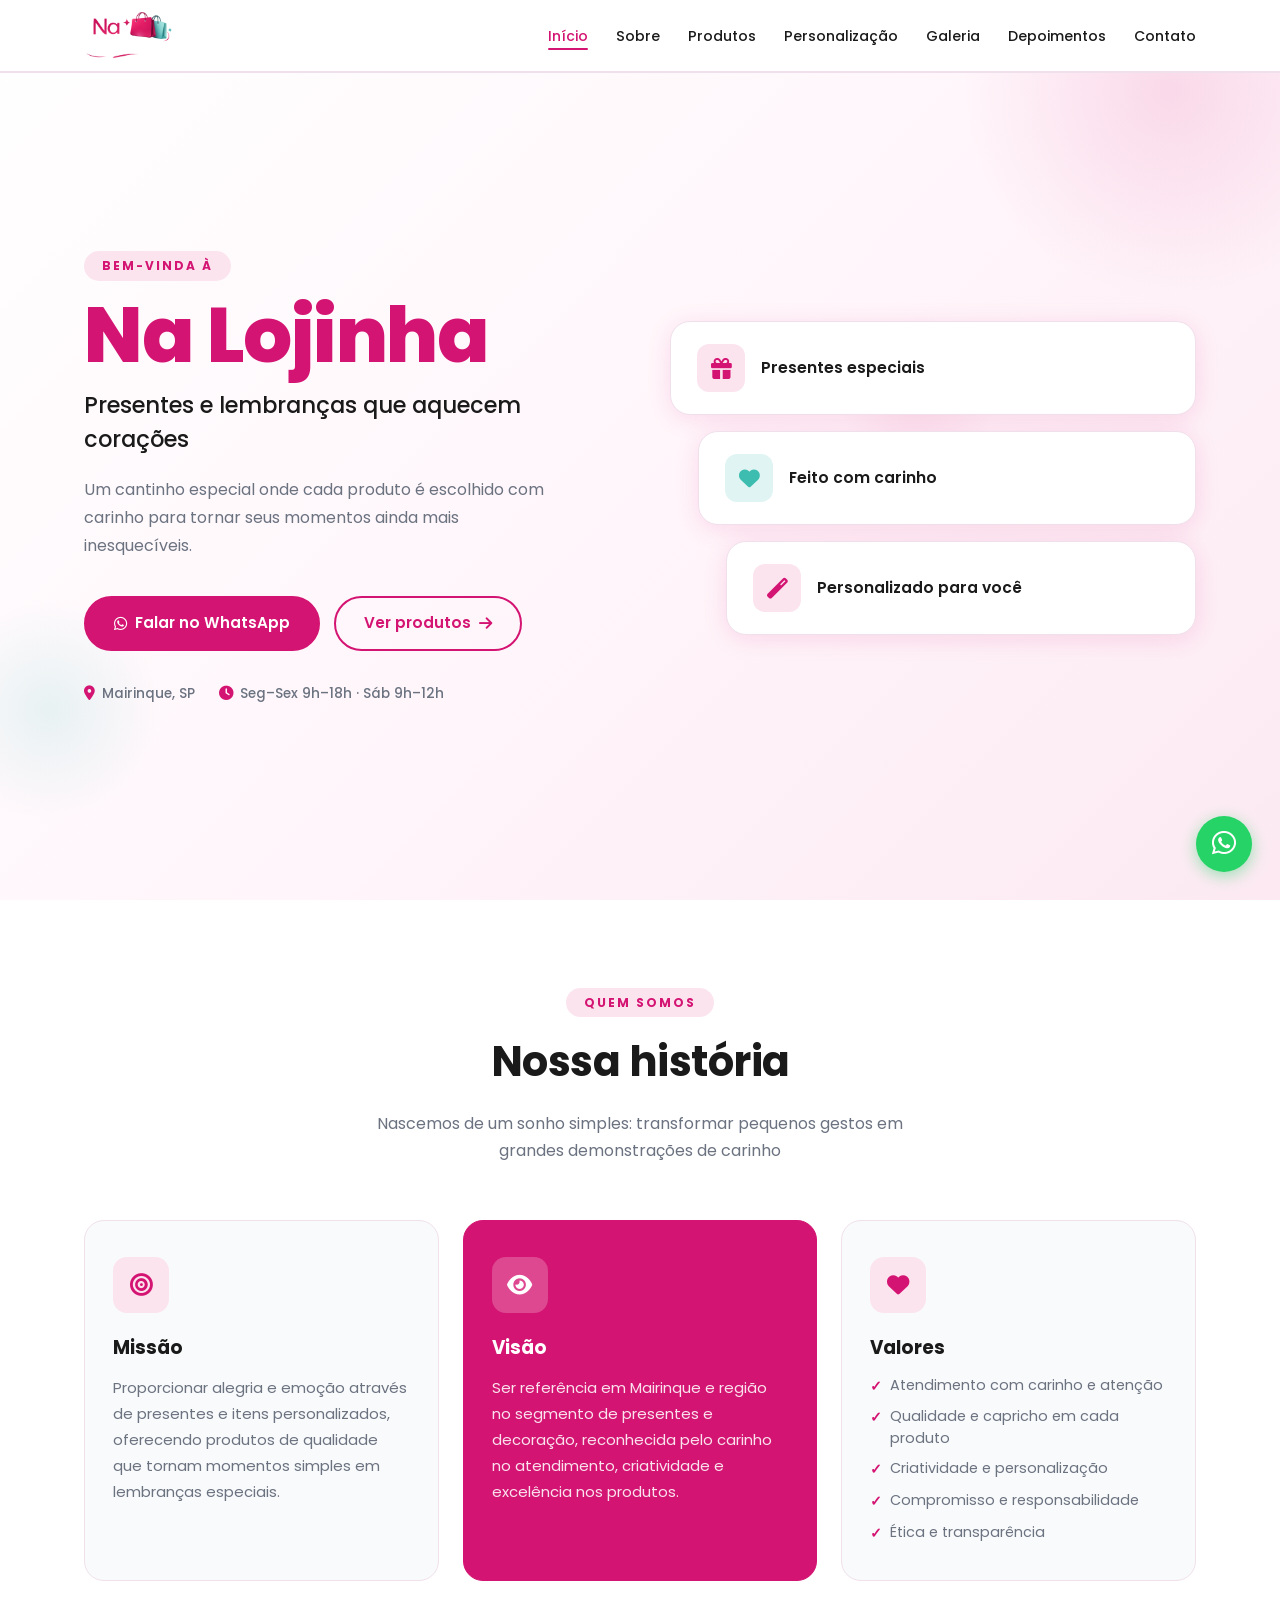
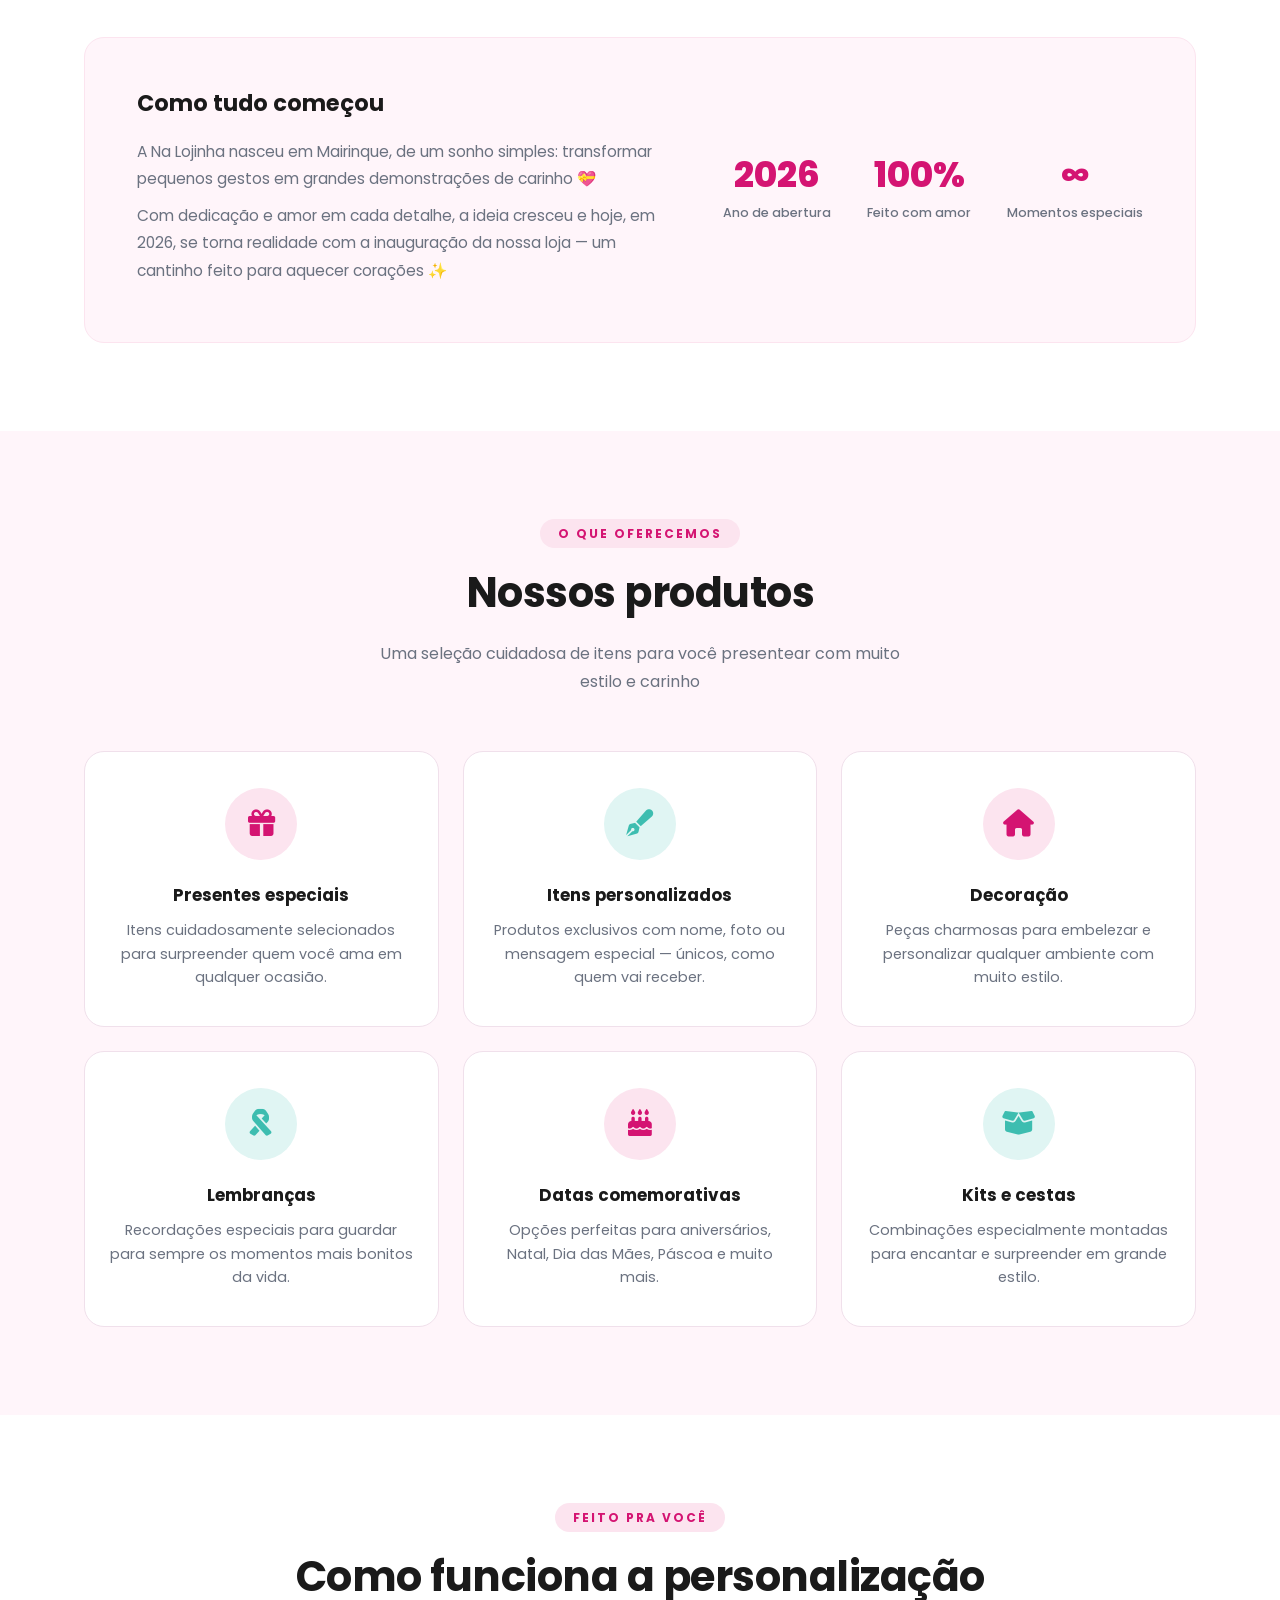
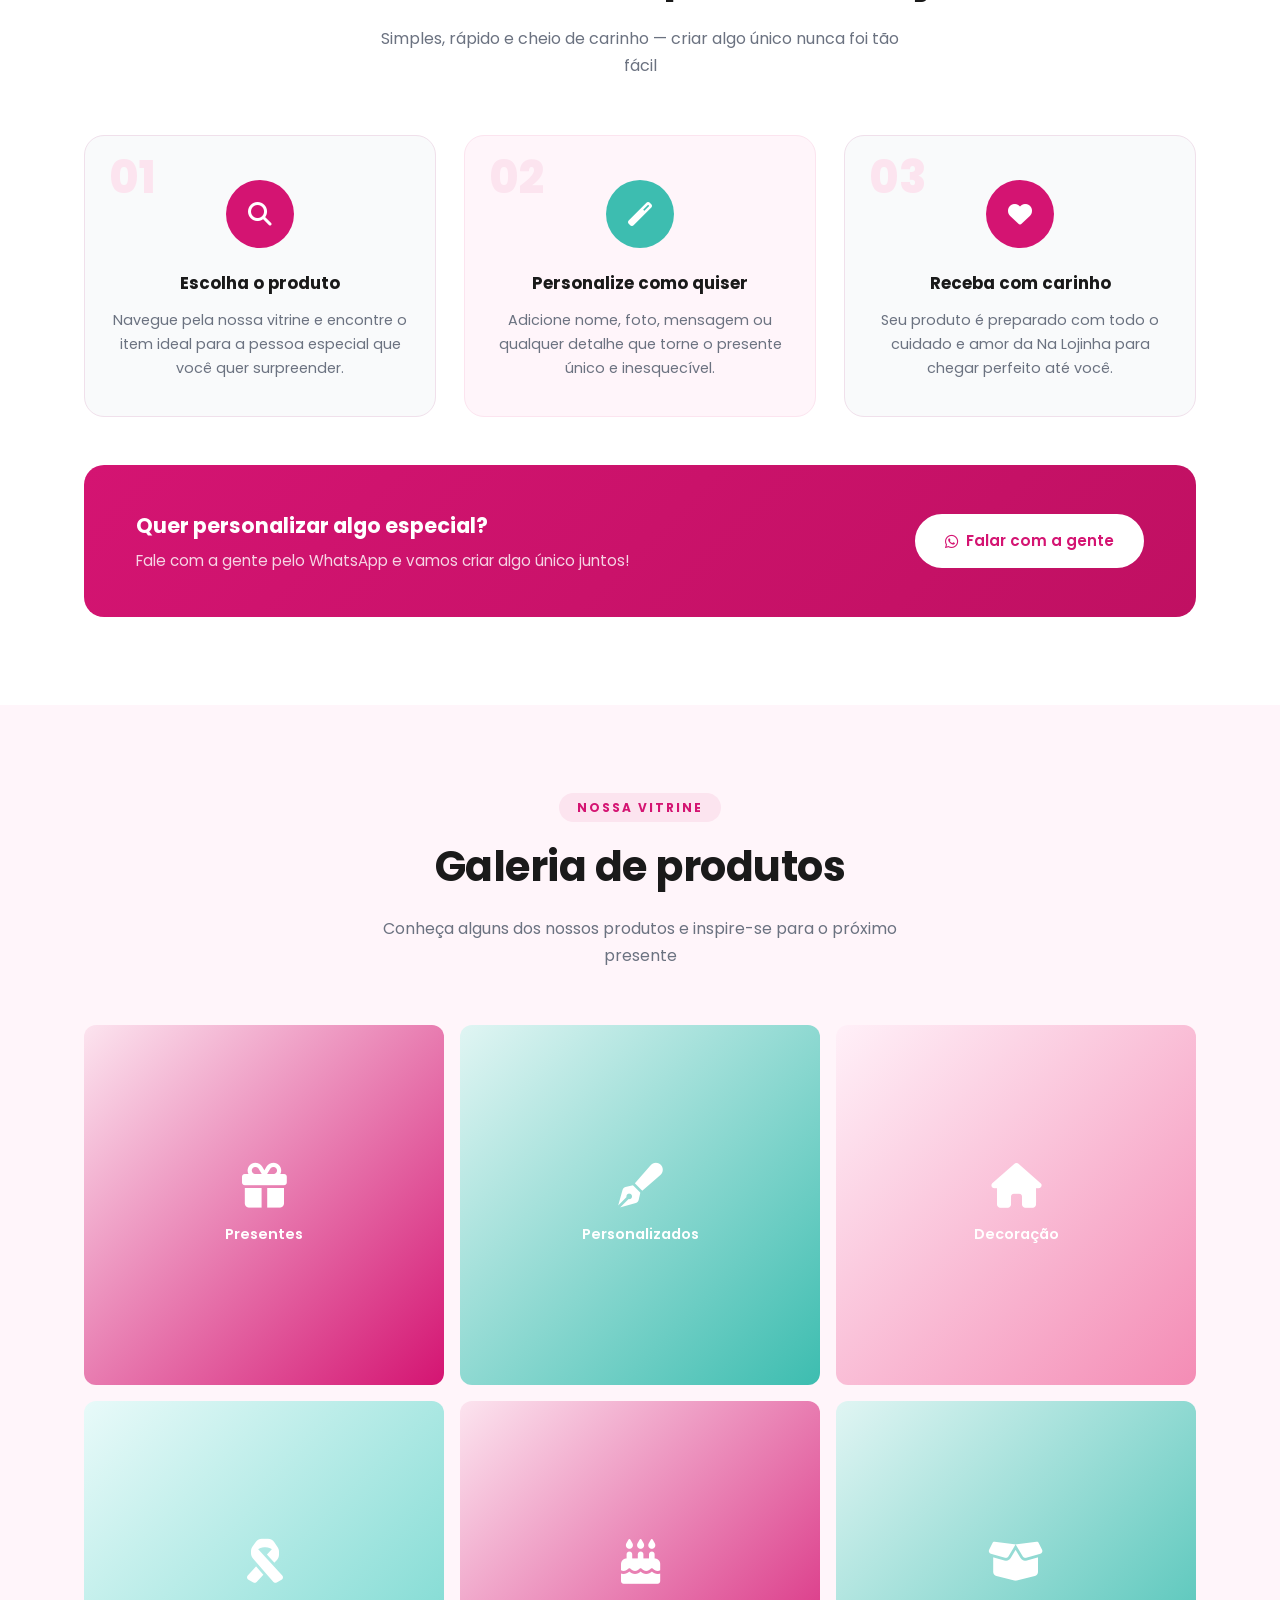
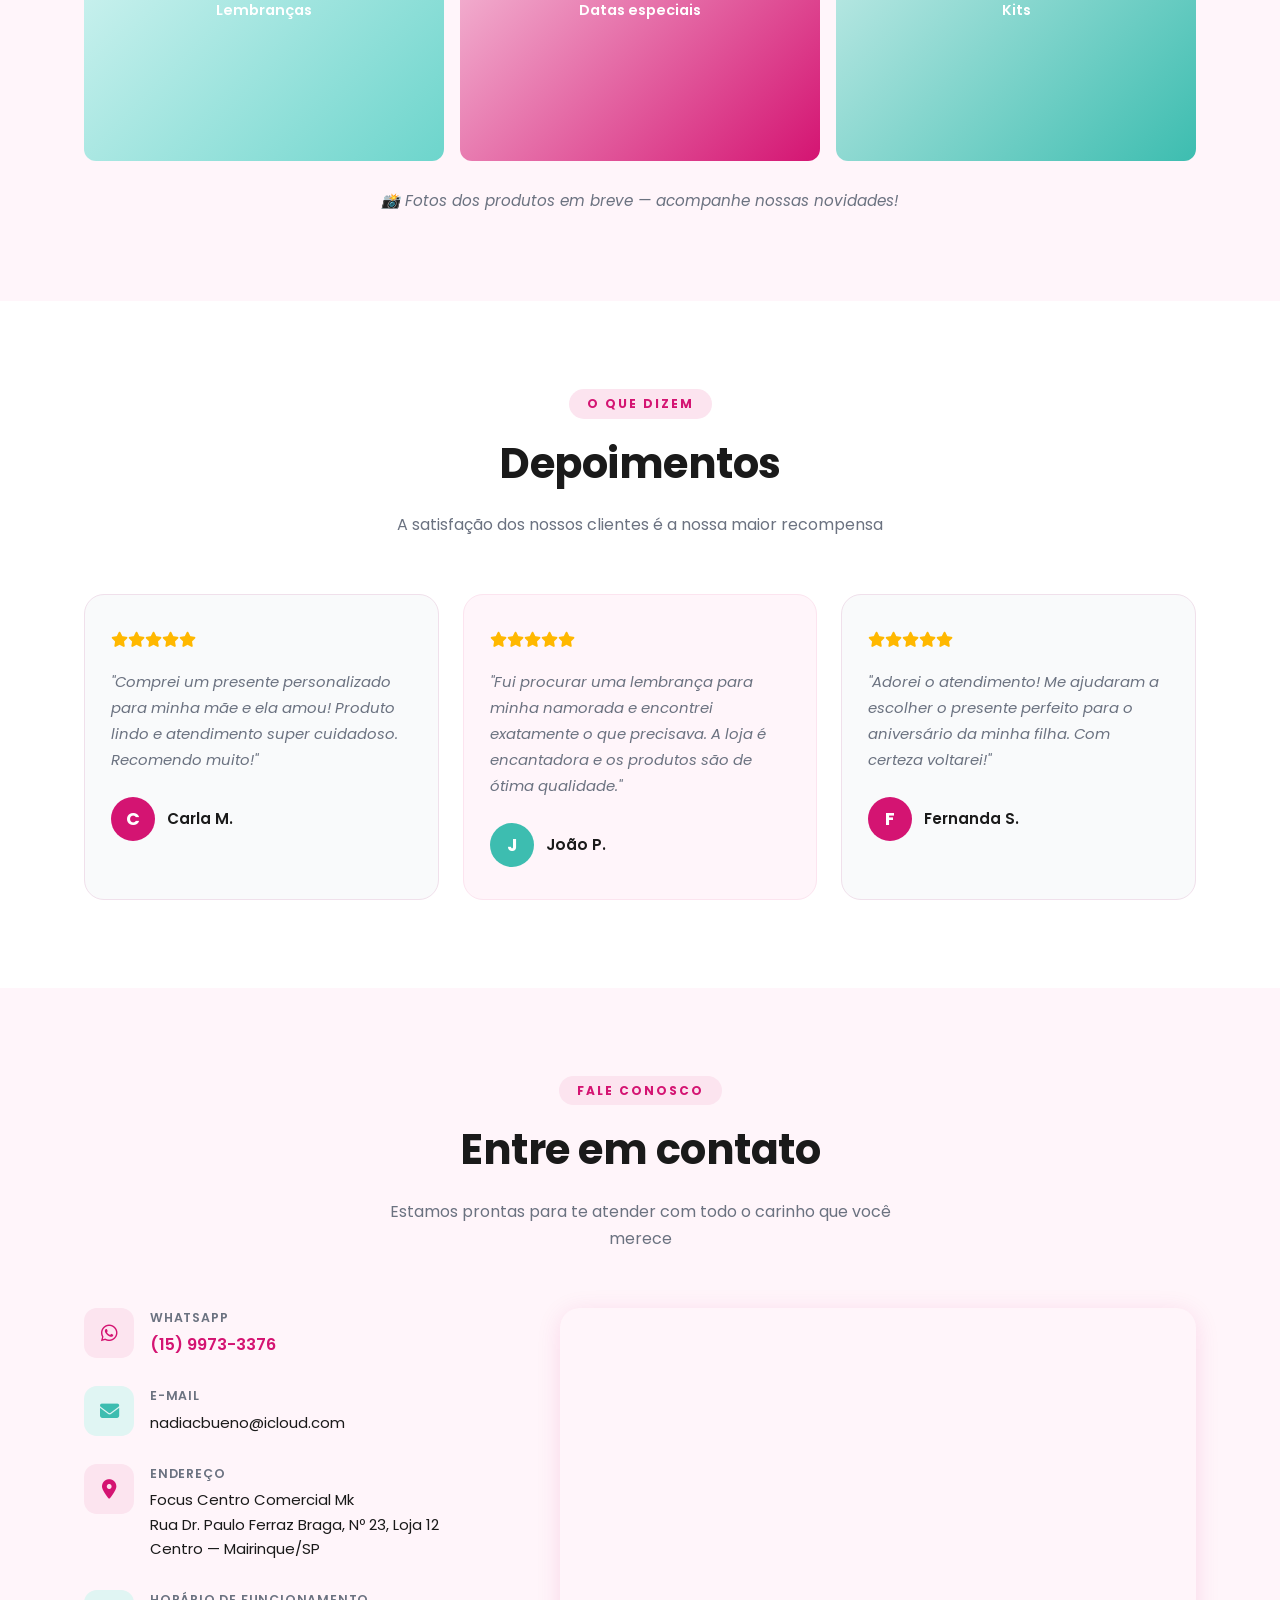
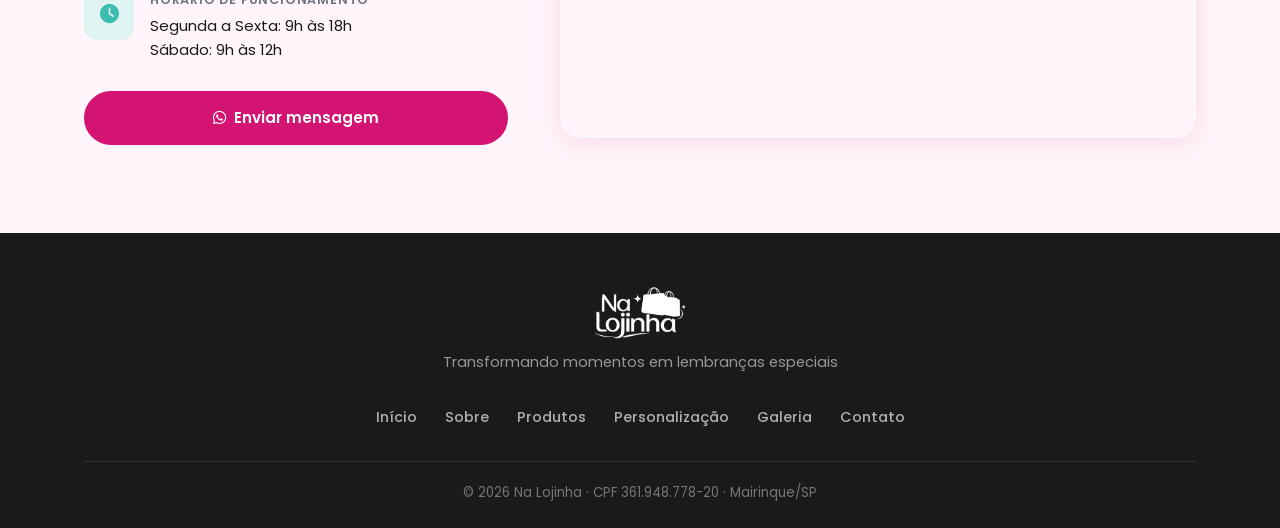
==== index.html @ 04437aa8 "feat: site Na Lojinha — presentes e itens personalizados, Mairinque/SP" ====
<!DOCTYPE html>
<html lang="pt-BR">
<head>
  <meta charset="UTF-8">
  <meta name="viewport" content="width=device-width, initial-scale=1.0">
  <meta name="description" content="Na Lojinha — presentes e itens personalizados em Mairinque/SP. Transformamos pequenos gestos em grandes lembranças com carinho e qualidade.">
  <meta name="keywords" content="presentes personalizados, lembranças, decoração, Na Lojinha, Mairinque, SP">
  <meta name="author" content="Na Lojinha">
  <meta name="robots" content="index, follow">
  <meta name="language" content="pt-BR">
  <meta name="theme-color" content="#D41472">

  <!-- Open Graph -->
  <meta property="og:title" content="Na Lojinha — Presentes e Itens Personalizados">
  <meta property="og:description" content="Transformamos pequenos gestos em grandes lembranças. Presentes e itens personalizados em Mairinque/SP.">
  <meta property="og:type" content="website">
  <meta property="og:url" content="https://nalojinha.com.br/">
  <meta property="og:image" content="https://nalojinha.com.br/images/og-image.png">
  <meta property="og:locale" content="pt_BR">

  <!-- Twitter Card -->
  <meta name="twitter:card" content="summary_large_image">
  <meta name="twitter:title" content="Na Lojinha — Presentes e Itens Personalizados">
  <meta name="twitter:description" content="Transformamos pequenos gestos em grandes lembranças. Presentes e itens personalizados em Mairinque/SP.">
  <meta name="twitter:image" content="https://nalojinha.com.br/images/og-image.png">

  <!-- Favicon -->
  <link rel="icon" type="image/png" href="images/logo.png">
  <link rel="apple-touch-icon" href="images/logo.png">

  <!-- Google Fonts -->
  <link rel="preconnect" href="https://fonts.googleapis.com">
  <link rel="preconnect" href="https://fonts.gstatic.com" crossorigin>
  <link href="https://fonts.googleapis.com/css2?family=Poppins:wght@300;400;500;600;700;800&display=swap" rel="stylesheet">

  <!-- Font Awesome -->
  <link rel="stylesheet" href="https://cdnjs.cloudflare.com/ajax/libs/font-awesome/6.5.0/css/all.min.css">

  <link rel="stylesheet" href="style.css?v=1">
  <title>Na Lojinha</title>
</head>
<body>

  <!-- ===== HEADER ===== -->
  <header id="header">
    <div class="container header-inner">
      <a href="#inicio" class="logo-link" aria-label="Na Lojinha — Página inicial">
        <img src="images/logo.png" alt="Na Lojinha" class="logo"
          onerror="this.style.display='none';document.getElementById('logoTexto').style.display='block'">
        <span class="logo-texto" id="logoTexto" style="display:none">Na Lojinha</span>
      </a>

      <nav class="desktop-nav" aria-label="Navegação principal">
        <ul>
          <li><a href="#inicio">Início</a></li>
          <li><a href="#sobre">Sobre</a></li>
          <li><a href="#produtos">Produtos</a></li>
          <li><a href="#personalizacao">Personalização</a></li>
          <li><a href="#galeria">Galeria</a></li>
          <li><a href="#depoimentos">Depoimentos</a></li>
          <li><a href="#contato">Contato</a></li>
        </ul>
      </nav>

      <button class="hamburger" id="hamburger" aria-label="Abrir menu" aria-expanded="false">
        <span></span>
        <span></span>
        <span></span>
      </button>
    </div>
  </header>

  <!-- ===== MENU MOBILE (irmão do header) ===== -->
  <nav class="mobile-nav" id="mobileNav" aria-label="Menu mobile" aria-hidden="true">
    <ul>
      <li><a href="#inicio" class="nav-link">Início</a></li>
      <li><a href="#sobre" class="nav-link">Sobre</a></li>
      <li><a href="#produtos" class="nav-link">Produtos</a></li>
      <li><a href="#personalizacao" class="nav-link">Personalização</a></li>
      <li><a href="#galeria" class="nav-link">Galeria</a></li>
      <li><a href="#depoimentos" class="nav-link">Depoimentos</a></li>
      <li><a href="#contato" class="nav-link">Contato</a></li>
    </ul>
  </nav>

  <!-- ===== HERO ===== -->
  <section id="inicio" class="hero">
    <div class="hero-shapes" aria-hidden="true">
      <div class="shape shape-1"></div>
      <div class="shape shape-2"></div>
      <div class="shape shape-3"></div>
    </div>
    <div class="container hero-inner">
      <div class="hero-content">
        <span class="section-tag hero-tag">Bem-vinda à</span>
        <h1>Na Lojinha</h1>
        <h2>Presentes e lembranças que aquecem corações</h2>
        <p class="hero-desc">Um cantinho especial onde cada produto é escolhido com carinho para tornar seus momentos ainda mais inesquecíveis.</p>
        <div class="hero-btns">
          <a href="https://wa.me/5515997333376" class="btn btn-rosa" aria-label="Falar no WhatsApp">
            <i class="fab fa-whatsapp"></i> Falar no WhatsApp
          </a>
          <a href="#produtos" class="btn btn-outline">
            Ver produtos <i class="fas fa-arrow-right"></i>
          </a>
        </div>
        <div class="hero-info">
          <span><i class="fas fa-map-marker-alt"></i> Mairinque, SP</span>
          <span><i class="fas fa-clock"></i> Seg–Sex 9h–18h · Sáb 9h–12h</span>
        </div>
      </div>
      <div class="hero-visual" aria-hidden="true">
        <div class="hero-card">
          <div class="hero-card-icon"><i class="fas fa-gift"></i></div>
          <span>Presentes especiais</span>
        </div>
        <div class="hero-card hero-card-2">
          <div class="hero-card-icon hero-card-icon-teal"><i class="fas fa-heart"></i></div>
          <span>Feito com carinho</span>
        </div>
        <div class="hero-card hero-card-3">
          <div class="hero-card-icon"><i class="fas fa-magic"></i></div>
          <span>Personalizado para você</span>
        </div>
      </div>
    </div>
  </section>

  <!-- ===== SOBRE ===== -->
  <section id="sobre" class="section sobre-section">
    <div class="container">
      <div class="section-header">
        <span class="section-tag">Quem somos</span>
        <h2>Nossa história</h2>
        <p>Nascemos de um sonho simples: transformar pequenos gestos em grandes demonstrações de carinho</p>
      </div>

      <div class="mvv-grid">
        <div class="mvv-card">
          <div class="mvv-icon"><i class="fas fa-bullseye"></i></div>
          <h3>Missão</h3>
          <p>Proporcionar alegria e emoção através de presentes e itens personalizados, oferecendo produtos de qualidade que tornam momentos simples em lembranças especiais.</p>
        </div>
        <div class="mvv-card mvv-destaque">
          <div class="mvv-icon"><i class="fas fa-eye"></i></div>
          <h3>Visão</h3>
          <p>Ser referência em Mairinque e região no segmento de presentes e decoração, reconhecida pelo carinho no atendimento, criatividade e excelência nos produtos.</p>
        </div>
        <div class="mvv-card">
          <div class="mvv-icon"><i class="fas fa-heart"></i></div>
          <h3>Valores</h3>
          <ul class="valores-list">
            <li>Atendimento com carinho e atenção</li>
            <li>Qualidade e capricho em cada produto</li>
            <li>Criatividade e personalização</li>
            <li>Compromisso e responsabilidade</li>
            <li>Ética e transparência</li>
          </ul>
        </div>
      </div>

      <div class="historia-block">
        <div class="historia-texto">
          <h3>Como tudo começou</h3>
          <p>A Na Lojinha nasceu em Mairinque, de um sonho simples: transformar pequenos gestos em grandes demonstrações de carinho 💝</p>
          <p>Com dedicação e amor em cada detalhe, a ideia cresceu e hoje, em 2026, se torna realidade com a inauguração da nossa loja — um cantinho feito para aquecer corações ✨</p>
        </div>
        <div class="historia-numeros">
          <div class="numero-card">
            <span class="numero">2026</span>
            <span class="numero-label">Ano de abertura</span>
          </div>
          <div class="numero-card">
            <span class="numero">100%</span>
            <span class="numero-label">Feito com amor</span>
          </div>
          <div class="numero-card">
            <span class="numero">∞</span>
            <span class="numero-label">Momentos especiais</span>
          </div>
        </div>
      </div>
    </div>
  </section>

  <!-- ===== PRODUTOS ===== -->
  <section id="produtos" class="section produtos-section">
    <div class="container">
      <div class="section-header">
        <span class="section-tag">O que oferecemos</span>
        <h2>Nossos produtos</h2>
        <p>Uma seleção cuidadosa de itens para você presentear com muito estilo e carinho</p>
      </div>

      <div class="produtos-grid">
        <div class="produto-card">
          <div class="produto-icon"><i class="fas fa-gift"></i></div>
          <h3>Presentes especiais</h3>
          <p>Itens cuidadosamente selecionados para surpreender quem você ama em qualquer ocasião.</p>
        </div>
        <div class="produto-card">
          <div class="produto-icon produto-icon-teal"><i class="fas fa-pen-fancy"></i></div>
          <h3>Itens personalizados</h3>
          <p>Produtos exclusivos com nome, foto ou mensagem especial — únicos, como quem vai receber.</p>
        </div>
        <div class="produto-card">
          <div class="produto-icon"><i class="fas fa-home"></i></div>
          <h3>Decoração</h3>
          <p>Peças charmosas para embelezar e personalizar qualquer ambiente com muito estilo.</p>
        </div>
        <div class="produto-card">
          <div class="produto-icon produto-icon-teal"><i class="fas fa-ribbon"></i></div>
          <h3>Lembranças</h3>
          <p>Recordações especiais para guardar para sempre os momentos mais bonitos da vida.</p>
        </div>
        <div class="produto-card">
          <div class="produto-icon"><i class="fas fa-birthday-cake"></i></div>
          <h3>Datas comemorativas</h3>
          <p>Opções perfeitas para aniversários, Natal, Dia das Mães, Páscoa e muito mais.</p>
        </div>
        <div class="produto-card">
          <div class="produto-icon produto-icon-teal"><i class="fas fa-box-open"></i></div>
          <h3>Kits e cestas</h3>
          <p>Combinações especialmente montadas para encantar e surpreender em grande estilo.</p>
        </div>
      </div>
    </div>
  </section>

  <!-- ===== PERSONALIZAÇÃO ===== -->
  <section id="personalizacao" class="section personalizacao-section">
    <div class="container">
      <div class="section-header">
        <span class="section-tag">Feito pra você</span>
        <h2>Como funciona a personalização</h2>
        <p>Simples, rápido e cheio de carinho — criar algo único nunca foi tão fácil</p>
      </div>

      <div class="steps-grid">
        <div class="step-card">
          <div class="step-numero">01</div>
          <div class="step-icon"><i class="fas fa-search"></i></div>
          <h3>Escolha o produto</h3>
          <p>Navegue pela nossa vitrine e encontre o item ideal para a pessoa especial que você quer surpreender.</p>
        </div>
        <div class="step-card step-card-destaque">
          <div class="step-numero">02</div>
          <div class="step-icon step-icon-teal"><i class="fas fa-magic"></i></div>
          <h3>Personalize como quiser</h3>
          <p>Adicione nome, foto, mensagem ou qualquer detalhe que torne o presente único e inesquecível.</p>
        </div>
        <div class="step-card">
          <div class="step-numero">03</div>
          <div class="step-icon"><i class="fas fa-heart"></i></div>
          <h3>Receba com carinho</h3>
          <p>Seu produto é preparado com todo o cuidado e amor da Na Lojinha para chegar perfeito até você.</p>
        </div>
      </div>

      <div class="personalizacao-cta">
        <div class="personalizacao-cta-inner">
          <div>
            <h3>Quer personalizar algo especial?</h3>
            <p>Fale com a gente pelo WhatsApp e vamos criar algo único juntos!</p>
          </div>
          <a href="https://wa.me/5515997333376?text=Olá!%20Quero%20personalizar%20um%20produto%20da%20Na%20Lojinha%20🎁" class="btn btn-rosa">
            <i class="fab fa-whatsapp"></i> Falar com a gente
          </a>
        </div>
      </div>
    </div>
  </section>

  <!-- ===== GALERIA ===== -->
  <section id="galeria" class="section galeria-section">
    <div class="container">
      <div class="section-header">
        <span class="section-tag">Nossa vitrine</span>
        <h2>Galeria de produtos</h2>
        <p>Conheça alguns dos nossos produtos e inspire-se para o próximo presente</p>
      </div>

      <div class="galeria-grid">
        <div class="galeria-item gi-rosa">
          <i class="fas fa-gift"></i>
          <span>Presentes</span>
        </div>
        <div class="galeria-item gi-teal">
          <i class="fas fa-pen-fancy"></i>
          <span>Personalizados</span>
        </div>
        <div class="galeria-item gi-rosa-claro">
          <i class="fas fa-home"></i>
          <span>Decoração</span>
        </div>
        <div class="galeria-item gi-teal-claro">
          <i class="fas fa-ribbon"></i>
          <span>Lembranças</span>
        </div>
        <div class="galeria-item gi-rosa">
          <i class="fas fa-birthday-cake"></i>
          <span>Datas especiais</span>
        </div>
        <div class="galeria-item gi-teal">
          <i class="fas fa-box-open"></i>
          <span>Kits</span>
        </div>
      </div>

      <p class="galeria-nota">📸 Fotos dos produtos em breve — acompanhe nossas novidades!</p>
    </div>
  </section>

  <!-- ===== DEPOIMENTOS ===== -->
  <section id="depoimentos" class="section depoimentos-section">
    <div class="container">
      <div class="section-header">
        <span class="section-tag">O que dizem</span>
        <h2>Depoimentos</h2>
        <p>A satisfação dos nossos clientes é a nossa maior recompensa</p>
      </div>

      <div class="depoimentos-grid">
        <div class="depoimento-card">
          <div class="depoimento-stars">
            <i class="fas fa-star"></i><i class="fas fa-star"></i><i class="fas fa-star"></i><i class="fas fa-star"></i><i class="fas fa-star"></i>
          </div>
          <p>"Comprei um presente personalizado para minha mãe e ela amou! Produto lindo e atendimento super cuidadoso. Recomendo muito!"</p>
          <div class="depoimento-autor">
            <div class="autor-avatar">C</div>
            <span>Carla M.</span>
          </div>
        </div>
        <div class="depoimento-card depoimento-destaque">
          <div class="depoimento-stars">
            <i class="fas fa-star"></i><i class="fas fa-star"></i><i class="fas fa-star"></i><i class="fas fa-star"></i><i class="fas fa-star"></i>
          </div>
          <p>"Fui procurar uma lembrança para minha namorada e encontrei exatamente o que precisava. A loja é encantadora e os produtos são de ótima qualidade."</p>
          <div class="depoimento-autor">
            <div class="autor-avatar autor-teal">J</div>
            <span>João P.</span>
          </div>
        </div>
        <div class="depoimento-card">
          <div class="depoimento-stars">
            <i class="fas fa-star"></i><i class="fas fa-star"></i><i class="fas fa-star"></i><i class="fas fa-star"></i><i class="fas fa-star"></i>
          </div>
          <p>"Adorei o atendimento! Me ajudaram a escolher o presente perfeito para o aniversário da minha filha. Com certeza voltarei!"</p>
          <div class="depoimento-autor">
            <div class="autor-avatar">F</div>
            <span>Fernanda S.</span>
          </div>
        </div>
      </div>
    </div>
  </section>

  <!-- ===== CONTATO ===== -->
  <section id="contato" class="section contato-section">
    <div class="container">
      <div class="section-header">
        <span class="section-tag">Fale conosco</span>
        <h2>Entre em contato</h2>
        <p>Estamos prontas para te atender com todo o carinho que você merece</p>
      </div>

      <div class="contato-grid">
        <div class="contato-info">
          <div class="info-item">
            <div class="info-icon info-icon-rosa"><i class="fab fa-whatsapp"></i></div>
            <div>
              <h3>WhatsApp</h3>
              <a href="https://wa.me/5515997333376">(15) 9973-3376</a>
            </div>
          </div>
          <div class="info-item">
            <div class="info-icon info-icon-teal"><i class="fas fa-envelope"></i></div>
            <div>
              <h3>E-mail</h3>
              <span>nadiacbueno@icloud.com</span>
            </div>
          </div>
          <div class="info-item">
            <div class="info-icon info-icon-rosa"><i class="fas fa-map-marker-alt"></i></div>
            <div>
              <h3>Endereço</h3>
              <p>Focus Centro Comercial Mk<br>
              Rua Dr. Paulo Ferraz Braga, Nº 23, Loja 12<br>
              Centro — Mairinque/SP</p>
            </div>
          </div>
          <div class="info-item">
            <div class="info-icon info-icon-teal"><i class="fas fa-clock"></i></div>
            <div>
              <h3>Horário de funcionamento</h3>
              <p>Segunda a Sexta: 9h às 18h<br>Sábado: 9h às 12h</p>
            </div>
          </div>

          <a href="https://wa.me/5515997333376?text=Olá!%20Gostaria%20de%20saber%20mais%20sobre%20os%20produtos%20da%20Na%20Lojinha%20🎁" class="btn btn-rosa btn-full">
            <i class="fab fa-whatsapp"></i> Enviar mensagem
          </a>
        </div>

        <div class="contato-mapa">
          <iframe
            src="https://maps.google.com/maps?q=Rua+Dr+Paulo+Ferraz+Braga+23+Centro+Mairinque+SP&output=embed"
            width="100%"
            height="420"
            style="border:0;"
            allowfullscreen=""
            loading="lazy"
            referrerpolicy="no-referrer-when-downgrade"
            title="Localização Na Lojinha — Mairinque/SP">
          </iframe>
        </div>
      </div>
    </div>
  </section>

  <!-- ===== FOOTER ===== -->
  <footer class="footer">
    <div class="container footer-inner">
      <div class="footer-logo">
        <img src="images/logo.png" alt="Na Lojinha" class="footer-logo-img"
          onerror="this.style.display='none';document.getElementById('footerLogoTexto').style.display='block'">
        <span class="logo-texto footer-logo-texto" id="footerLogoTexto" style="display:none">Na Lojinha</span>
        <p>Transformando momentos em lembranças especiais</p>
      </div>
      <nav class="footer-links" aria-label="Links do rodapé">
        <a href="#inicio">Início</a>
        <a href="#sobre">Sobre</a>
        <a href="#produtos">Produtos</a>
        <a href="#personalizacao">Personalização</a>
        <a href="#galeria">Galeria</a>
        <a href="#contato">Contato</a>
      </nav>
      <div class="footer-bottom">
        <p>© 2026 Na Lojinha · CPF 361.948.778-20 · Mairinque/SP</p>
      </div>
    </div>
  </footer>

  <!-- ===== RODAPÉ MONTESITE ===== -->
  <div id="montesite-footer-badge"></div>
  <script src="https://vaabpicspdbolvutnscp.supabase.co/functions/v1/get-footer-iframe"></script>

  <!-- ===== WHATSAPP FLUTUANTE ===== -->
  <a href="https://wa.me/5515997333376"
     class="whatsapp-float"
     aria-label="Falar no WhatsApp"
     target="_blank"
     rel="noopener noreferrer">
    <i class="fab fa-whatsapp"></i>
  </a>

  <script src="script.js?v=1"></script>
</body>
</html>
---- style.css ----
/* ============================================================
   NA LOJINHA — STYLE.CSS
   Paleta: Rosa #D41472 + Teal #3DBDB0 + Branco
   Font: Poppins
   ============================================================ */

/* ===== RESET & VARIÁVEIS ===== */
*, *::before, *::after {
  margin: 0;
  padding: 0;
  box-sizing: border-box;
}

:root {
  --rosa:        #D41472;
  --rosa-escuro: #AA0E5B;
  --rosa-claro:  #FCE4EF;
  --rosa-fundo:  #FFF5FA;
  --teal:        #3DBDB0;
  --teal-escuro: #2E9C91;
  --teal-claro:  #E0F5F3;
  --branco:      #FFFFFF;
  --texto:       #1A1A1A;
  --texto-sec:   #6B7280;
  --cinza-claro: #F9FAFB;
  --borda:       #F0E0EB;
  --sombra:      0 4px 24px rgba(212, 20, 114, 0.12);
  --sombra-hover:0 8px 40px rgba(212, 20, 114, 0.25);
  --sombra-teal: 0 4px 24px rgba(61, 189, 176, 0.2);
  --radius:      12px;
  --radius-lg:   20px;
  --transicao:   0.3s ease;
  --font:        'Poppins', sans-serif;
  --header-height: 72px;
  --container:   1200px;
}

html {
  scroll-behavior: smooth;
  overflow-x: hidden;
}

body {
  font-family: var(--font);
  color: var(--texto);
  background: var(--branco);
  line-height: 1.6;
  overflow-x: hidden;
}

img { max-width: 100%; display: block; }
ul  { list-style: none; }
a   { text-decoration: none; }

/* ===== CONTAINER ===== */
.container {
  max-width: var(--container);
  margin: 0 auto;
  padding: 0 24px;
}

/* ===== SECTION ===== */
.section { padding: 88px 0; }

/* ===== SECTION TAG ===== */
.section-tag {
  display: block;
  width: fit-content;
  margin: 0 auto 12px;
  background: var(--rosa-claro);
  color: var(--rosa);
  font-size: 0.75rem;
  font-weight: 700;
  text-transform: uppercase;
  letter-spacing: 2px;
  padding: 5px 18px;
  border-radius: 50px;
}

/* ===== SECTION HEADER ===== */
.section-header {
  text-align: center;
  margin-bottom: 56px;
}

.section-header h2 {
  font-size: clamp(1.8rem, 3.5vw, 2.6rem);
  font-weight: 700;
  color: var(--texto);
  margin-bottom: 14px;
  letter-spacing: -0.5px;
}

.section-header p {
  font-size: 1rem;
  color: var(--texto-sec);
  max-width: 540px;
  margin: 0 auto;
  line-height: 1.7;
}

/* ===== BOTÕES ===== */
.btn {
  display: inline-flex;
  align-items: center;
  gap: 8px;
  padding: 13px 28px;
  border-radius: 50px;
  font-family: var(--font);
  font-size: 0.95rem;
  font-weight: 600;
  cursor: pointer;
  transition: all var(--transicao);
  border: 2px solid transparent;
  white-space: nowrap;
}

.btn-rosa {
  background: var(--rosa);
  color: var(--branco);
  border-color: var(--rosa);
}

.btn-rosa:hover {
  background: var(--rosa-escuro);
  border-color: var(--rosa-escuro);
  transform: translateY(-2px);
  box-shadow: var(--sombra-hover);
}

.btn-outline {
  background: transparent;
  color: var(--rosa);
  border-color: var(--rosa);
}

.btn-outline:hover {
  background: var(--rosa);
  color: var(--branco);
  transform: translateY(-2px);
}

.btn-full {
  width: 100%;
  justify-content: center;
}

/* ===== HEADER ===== */
header {
  position: fixed;
  top: 0;
  left: 0;
  right: 0;
  height: var(--header-height);
  background: var(--branco);
  z-index: 1000;
  border-bottom: 1px solid var(--borda);
  transition: box-shadow var(--transicao);
}

header.scrolled {
  box-shadow: 0 4px 20px rgba(212, 20, 114, 0.1);
}

.header-inner {
  display: flex;
  align-items: center;
  justify-content: space-between;
  height: 100%;
  gap: 24px;
}

.logo-link {
  display: flex;
  align-items: center;
  flex-shrink: 0;
}

.logo {
  height: 52px;
  width: auto;
  object-fit: contain;
}

.logo-texto {
  font-size: 1.5rem;
  font-weight: 800;
  color: var(--rosa);
  letter-spacing: -0.5px;
}

/* ===== DESKTOP NAV ===== */
.desktop-nav ul {
  display: flex;
  gap: 28px;
}

.desktop-nav a {
  font-size: 0.88rem;
  font-weight: 500;
  color: var(--texto);
  transition: color var(--transicao);
  position: relative;
  padding-bottom: 2px;
}

.desktop-nav a::after {
  content: '';
  position: absolute;
  bottom: -2px;
  left: 0;
  width: 0;
  height: 2px;
  background: var(--rosa);
  border-radius: 2px;
  transition: width var(--transicao);
}

.desktop-nav a:hover,
.desktop-nav a.ativo {
  color: var(--rosa);
}

.desktop-nav a:hover::after,
.desktop-nav a.ativo::after {
  width: 100%;
}

/* ===== HAMBURGER ===== */
.hamburger {
  display: none;
  flex-direction: column;
  justify-content: center;
  align-items: center;
  gap: 5px;
  width: 40px;
  height: 40px;
  background: none;
  border: none;
  cursor: pointer;
  flex-shrink: 0;
}

.hamburger span {
  display: block;
  width: 24px;
  height: 2px;
  background: var(--texto);
  border-radius: 2px;
  transition: all var(--transicao);
}

.hamburger.active span:nth-child(1) { transform: translateY(7px) rotate(45deg); }
.hamburger.active span:nth-child(2) { opacity: 0; }
.hamburger.active span:nth-child(3) { transform: translateY(-7px) rotate(-45deg); }

/* ===== MOBILE NAV ===== */
.mobile-nav {
  position: fixed;
  top: var(--header-height);
  left: 0;
  right: 0;
  background: var(--branco);
  border-bottom: 1px solid var(--borda);
  max-height: 0;
  overflow: hidden;
  transition: max-height 0.4s ease, padding 0.3s ease;
  z-index: 999;
}

.mobile-nav.active {
  max-height: 520px;
  padding: 8px 0 20px;
}

.mobile-nav ul { padding: 0 24px; }

.mobile-nav li { border-bottom: 1px solid var(--borda); }

.mobile-nav a {
  display: block;
  padding: 14px 0;
  font-size: 1rem;
  font-weight: 500;
  color: var(--texto);
  transition: color var(--transicao);
}

.mobile-nav a:hover { color: var(--rosa); }

/* ===== HERO ===== */
.hero {
  padding-top: calc(var(--header-height) + 72px);
  padding-bottom: 88px;
  background: linear-gradient(135deg, var(--branco) 0%, var(--rosa-fundo) 55%, #FCE9F2 100%);
  min-height: 100vh;
  display: flex;
  align-items: center;
  position: relative;
}

.hero-shapes {
  position: absolute;
  inset: 0;
  pointer-events: none;
}

.shape {
  position: absolute;
  border-radius: 50%;
}

.shape-1 {
  width: 420px;
  height: 420px;
  top: -120px;
  right: -100px;
  background: radial-gradient(circle, rgba(212,20,114,0.12) 0%, transparent 70%);
}

.shape-2 {
  width: 220px;
  height: 220px;
  bottom: 80px;
  left: -60px;
  background: radial-gradient(circle, rgba(61,189,176,0.12) 0%, transparent 70%);
}

.shape-3 {
  width: 160px;
  height: 160px;
  top: 35%;
  right: 22%;
  background: radial-gradient(circle, rgba(212,20,114,0.07) 0%, transparent 70%);
}

.hero-inner {
  display: grid;
  grid-template-columns: 1fr 1fr;
  gap: 60px;
  align-items: center;
  position: relative;
  z-index: 1;
}

.hero-tag {
  margin: 0 0 14px;
}

.hero h1 {
  font-size: clamp(3rem, 6vw, 4.8rem);
  font-weight: 800;
  color: var(--rosa);
  line-height: 1.05;
  margin-bottom: 14px;
  letter-spacing: -1.5px;
}

.hero h2 {
  font-size: clamp(1.1rem, 2.2vw, 1.4rem);
  font-weight: 500;
  color: var(--texto);
  margin-bottom: 20px;
  line-height: 1.5;
}

.hero-desc {
  font-size: 1rem;
  color: var(--texto-sec);
  margin-bottom: 36px;
  max-width: 460px;
  line-height: 1.75;
}

.hero-btns {
  display: flex;
  gap: 14px;
  flex-wrap: wrap;
  margin-bottom: 32px;
}

.hero-info {
  display: flex;
  gap: 24px;
  flex-wrap: wrap;
}

.hero-info span {
  display: flex;
  align-items: center;
  gap: 7px;
  font-size: 0.85rem;
  color: var(--texto-sec);
  font-weight: 500;
}

.hero-info i { color: var(--rosa); font-size: 0.9rem; }

/* Hero visual */
.hero-visual {
  display: flex;
  flex-direction: column;
  gap: 16px;
}

.hero-card {
  background: var(--branco);
  border: 1px solid var(--borda);
  border-radius: var(--radius-lg);
  padding: 22px 26px;
  display: flex;
  align-items: center;
  gap: 16px;
  box-shadow: var(--sombra);
  transition: transform var(--transicao), box-shadow var(--transicao);
}

.hero-card:hover {
  transform: translateX(8px);
  box-shadow: var(--sombra-hover);
}

.hero-card-2 { margin-left: 28px; }
.hero-card-3 { margin-left: 56px; }

.hero-card-icon {
  width: 48px;
  height: 48px;
  min-width: 48px;
  background: var(--rosa-claro);
  border-radius: 12px;
  display: flex;
  align-items: center;
  justify-content: center;
}

.hero-card-icon i {
  font-size: 1.3rem;
  color: var(--rosa);
}

.hero-card-icon-teal {
  background: var(--teal-claro);
}

.hero-card-icon-teal i { color: var(--teal); }

.hero-card span {
  font-weight: 600;
  color: var(--texto);
  font-size: 0.97rem;
}

/* ===== SOBRE ===== */
.sobre-section { background: var(--branco); }

.mvv-grid {
  display: grid;
  grid-template-columns: repeat(3, 1fr);
  gap: 24px;
  margin-bottom: 56px;
}

.mvv-card {
  background: var(--cinza-claro);
  border-radius: var(--radius-lg);
  padding: 36px 28px;
  border: 1px solid var(--borda);
  transition: transform var(--transicao), box-shadow var(--transicao);
}

.mvv-card:hover {
  transform: translateY(-4px);
  box-shadow: var(--sombra);
}

.mvv-destaque {
  background: var(--rosa);
  border-color: var(--rosa);
}

.mvv-icon {
  width: 56px;
  height: 56px;
  background: var(--rosa-claro);
  border-radius: 14px;
  display: flex;
  align-items: center;
  justify-content: center;
  margin-bottom: 20px;
}

.mvv-icon i { font-size: 1.4rem; color: var(--rosa); }

.mvv-destaque .mvv-icon {
  background: rgba(255,255,255,0.22);
}

.mvv-destaque .mvv-icon i { color: var(--branco); }

.mvv-card h3 {
  font-size: 1.15rem;
  font-weight: 700;
  color: var(--texto);
  margin-bottom: 12px;
}

.mvv-destaque h3 { color: var(--branco); }

.mvv-card p {
  font-size: 0.93rem;
  color: var(--texto-sec);
  line-height: 1.75;
}

.mvv-destaque p { color: rgba(255,255,255,0.88); }

.valores-list {
  display: flex;
  flex-direction: column;
  gap: 9px;
}

.valores-list li {
  font-size: 0.9rem;
  color: var(--texto-sec);
  display: flex;
  align-items: flex-start;
  gap: 8px;
  line-height: 1.5;
}

.valores-list li::before {
  content: '✓';
  color: var(--rosa);
  font-weight: 700;
  flex-shrink: 0;
  margin-top: 1px;
}

.mvv-destaque .valores-list li { color: rgba(255,255,255,0.88); }
.mvv-destaque .valores-list li::before { color: var(--branco); }

/* Historia block */
.historia-block {
  display: grid;
  grid-template-columns: 1fr auto;
  gap: 56px;
  align-items: center;
  background: var(--rosa-fundo);
  border-radius: var(--radius-lg);
  padding: 48px 52px;
  border: 1px solid var(--rosa-claro);
}

.historia-texto h3 {
  font-size: 1.4rem;
  font-weight: 700;
  color: var(--texto);
  margin-bottom: 16px;
}

.historia-texto p {
  color: var(--texto-sec);
  line-height: 1.75;
  margin-bottom: 10px;
  font-size: 0.97rem;
}

.historia-numeros {
  display: flex;
  gap: 36px;
  flex-shrink: 0;
}

.numero-card { text-align: center; }

.numero {
  display: block;
  font-size: 2.2rem;
  font-weight: 800;
  color: var(--rosa);
  line-height: 1.1;
  margin-bottom: 4px;
}

.numero-label {
  font-size: 0.78rem;
  color: var(--texto-sec);
  font-weight: 500;
  white-space: nowrap;
}

/* ===== PRODUTOS ===== */
.produtos-section { background: var(--rosa-fundo); }

.produtos-grid {
  display: grid;
  grid-template-columns: repeat(3, 1fr);
  gap: 24px;
}

.produto-card {
  background: var(--branco);
  border-radius: var(--radius-lg);
  padding: 36px 24px;
  text-align: center;
  border: 1px solid var(--borda);
  transition: transform var(--transicao), box-shadow var(--transicao);
}

.produto-card:hover {
  transform: translateY(-6px);
  box-shadow: var(--sombra-hover);
}

.produto-icon {
  width: 72px;
  height: 72px;
  background: var(--rosa-claro);
  border-radius: 50%;
  display: flex;
  align-items: center;
  justify-content: center;
  margin: 0 auto 22px;
  transition: background var(--transicao);
}

.produto-icon i {
  font-size: 1.7rem;
  color: var(--rosa);
  transition: color var(--transicao);
}

.produto-card:hover .produto-icon {
  background: var(--rosa);
}

.produto-card:hover .produto-icon i { color: var(--branco); }

.produto-icon-teal {
  background: var(--teal-claro);
}

.produto-icon-teal i { color: var(--teal); }

.produto-card:hover .produto-icon-teal {
  background: var(--teal);
}

.produto-card h3 {
  font-size: 1.05rem;
  font-weight: 700;
  color: var(--texto);
  margin-bottom: 10px;
}

.produto-card p {
  font-size: 0.9rem;
  color: var(--texto-sec);
  line-height: 1.65;
}

/* ===== PERSONALIZAÇÃO ===== */
.personalizacao-section { background: var(--branco); }

.steps-grid {
  display: grid;
  grid-template-columns: repeat(3, 1fr);
  gap: 28px;
  margin-bottom: 48px;
}

.step-card {
  text-align: center;
  padding: 44px 24px 36px;
  background: var(--cinza-claro);
  border-radius: var(--radius-lg);
  border: 1px solid var(--borda);
  position: relative;
  transition: transform var(--transicao), box-shadow var(--transicao);
}

.step-card:hover {
  transform: translateY(-4px);
  box-shadow: var(--sombra);
}

.step-card-destaque {
  background: var(--rosa-fundo);
  border-color: var(--rosa-claro);
}

.step-numero {
  position: absolute;
  top: 20px;
  left: 24px;
  font-size: 2.8rem;
  font-weight: 800;
  color: var(--rosa-claro);
  line-height: 1;
  font-family: var(--font);
}

.step-icon {
  width: 68px;
  height: 68px;
  background: var(--rosa);
  border-radius: 50%;
  display: flex;
  align-items: center;
  justify-content: center;
  margin: 0 auto 22px;
}

.step-icon i { font-size: 1.5rem; color: var(--branco); }

.step-icon-teal { background: var(--teal); }

.step-card h3 {
  font-size: 1.05rem;
  font-weight: 700;
  color: var(--texto);
  margin-bottom: 12px;
}

.step-card p {
  font-size: 0.9rem;
  color: var(--texto-sec);
  line-height: 1.65;
}

.personalizacao-cta {
  background: linear-gradient(135deg, var(--rosa) 0%, #C01062 100%);
  border-radius: var(--radius-lg);
  padding: 44px 52px;
}

.personalizacao-cta-inner {
  display: flex;
  align-items: center;
  justify-content: space-between;
  gap: 32px;
}

.personalizacao-cta h3 {
  font-size: 1.3rem;
  font-weight: 700;
  color: var(--branco);
  margin-bottom: 6px;
}

.personalizacao-cta p {
  font-size: 0.95rem;
  color: rgba(255,255,255,0.82);
}

.personalizacao-cta .btn-rosa {
  background: var(--branco);
  color: var(--rosa);
  border-color: var(--branco);
  flex-shrink: 0;
}

.personalizacao-cta .btn-rosa:hover {
  background: var(--rosa-claro);
  border-color: var(--rosa-claro);
  transform: translateY(-2px);
  box-shadow: 0 8px 24px rgba(0,0,0,0.15);
}

/* ===== GALERIA ===== */
.galeria-section { background: var(--rosa-fundo); }

.galeria-grid {
  display: grid;
  grid-template-columns: repeat(3, 1fr);
  gap: 16px;
  margin-bottom: 28px;
}

.galeria-item {
  border-radius: var(--radius);
  aspect-ratio: 1;
  display: flex;
  flex-direction: column;
  align-items: center;
  justify-content: center;
  gap: 14px;
  color: var(--branco);
  cursor: pointer;
  transition: transform var(--transicao), opacity var(--transicao);
}

.galeria-item:hover { transform: scale(1.03); opacity: 0.92; }

.galeria-item i { font-size: 2.8rem; }

.galeria-item span {
  font-size: 0.9rem;
  font-weight: 600;
}

.gi-rosa         { background: linear-gradient(135deg, var(--rosa-claro) 0%, var(--rosa) 100%); }
.gi-teal         { background: linear-gradient(135deg, var(--teal-claro) 0%, var(--teal) 100%); }
.gi-rosa-claro   { background: linear-gradient(135deg, #FFF0F8 0%, #F48CB5 100%); }
.gi-teal-claro   { background: linear-gradient(135deg, #E8FAF9 0%, #6DD5CC 100%); }

.galeria-nota {
  text-align: center;
  font-size: 0.95rem;
  color: var(--texto-sec);
  font-style: italic;
}

/* ===== DEPOIMENTOS ===== */
.depoimentos-section { background: var(--branco); }

.depoimentos-grid {
  display: grid;
  grid-template-columns: repeat(3, 1fr);
  gap: 24px;
}

.depoimento-card {
  background: var(--cinza-claro);
  border: 1px solid var(--borda);
  border-radius: var(--radius-lg);
  padding: 32px 26px;
  transition: transform var(--transicao), box-shadow var(--transicao);
}

.depoimento-card:hover {
  transform: translateY(-4px);
  box-shadow: var(--sombra);
}

.depoimento-destaque {
  background: var(--rosa-fundo);
  border-color: var(--rosa-claro);
}

.depoimento-stars { margin-bottom: 16px; }

.depoimento-stars i { color: #FFB800; font-size: 0.95rem; }

.depoimento-card p {
  font-size: 0.93rem;
  color: var(--texto-sec);
  line-height: 1.75;
  font-style: italic;
  margin-bottom: 24px;
}

.depoimento-autor {
  display: flex;
  align-items: center;
  gap: 12px;
}

.autor-avatar {
  width: 44px;
  height: 44px;
  background: var(--rosa);
  color: var(--branco);
  border-radius: 50%;
  display: flex;
  align-items: center;
  justify-content: center;
  font-weight: 700;
  font-size: 1.1rem;
  flex-shrink: 0;
}

.autor-teal { background: var(--teal); }

.depoimento-autor span {
  font-weight: 600;
  color: var(--texto);
  font-size: 0.95rem;
}

/* ===== CONTATO ===== */
.contato-section { background: var(--rosa-fundo); }

.contato-grid {
  display: grid;
  grid-template-columns: 1fr 1.5fr;
  gap: 52px;
  align-items: start;
}

.contato-info {
  display: flex;
  flex-direction: column;
  gap: 28px;
}

.info-item {
  display: flex;
  gap: 16px;
  align-items: flex-start;
}

.info-icon {
  width: 50px;
  height: 50px;
  min-width: 50px;
  border-radius: 13px;
  display: flex;
  align-items: center;
  justify-content: center;
}

.info-icon i { font-size: 1.2rem; }

.info-icon-rosa { background: var(--rosa-claro); }
.info-icon-rosa i { color: var(--rosa); }
.info-icon-teal { background: var(--teal-claro); }
.info-icon-teal i { color: var(--teal); }

.info-item h3 {
  font-size: 0.78rem;
  font-weight: 600;
  color: var(--texto-sec);
  text-transform: uppercase;
  letter-spacing: 0.8px;
  margin-bottom: 4px;
}

.info-item a {
  font-size: 1rem;
  color: var(--rosa);
  font-weight: 600;
  transition: opacity var(--transicao);
}

.info-item a:hover { opacity: 0.75; }

.info-item p,
.info-item span {
  font-size: 0.93rem;
  color: var(--texto);
  line-height: 1.65;
}

.contato-mapa iframe {
  width: 100%;
  height: 430px;
  border: 0;
  border-radius: var(--radius-lg);
  box-shadow: var(--sombra);
  display: block;
}

/* ===== FOOTER ===== */
.footer {
  background: var(--texto);
  color: var(--branco);
  padding: 52px 0 24px;
}

.footer-inner {
  display: flex;
  flex-direction: column;
  align-items: center;
  gap: 32px;
  text-align: center;
}

.footer-logo-img {
  height: 56px;
  width: auto;
  margin: 0 auto 10px;
  filter: brightness(0) invert(1);
}

.footer-logo-texto {
  font-size: 1.8rem;
  font-weight: 800;
  color: var(--rosa);
  display: block;
  margin-bottom: 10px;
}

.footer-logo p {
  color: rgba(255,255,255,0.55);
  font-size: 0.9rem;
}

.footer-links {
  display: flex;
  gap: 28px;
  flex-wrap: wrap;
  justify-content: center;
}

.footer-links a {
  color: rgba(255,255,255,0.65);
  font-size: 0.9rem;
  font-weight: 500;
  transition: color var(--transicao);
}

.footer-links a:hover { color: var(--rosa); }

.footer-bottom {
  border-top: 1px solid rgba(255,255,255,0.1);
  padding-top: 20px;
  width: 100%;
  text-align: center;
}

.footer-bottom p {
  color: rgba(255,255,255,0.4);
  font-size: 0.83rem;
}

/* ===== WHATSAPP FLUTUANTE ===== */
.whatsapp-float {
  position: fixed;
  bottom: 28px;
  right: 28px;
  width: 56px;
  height: 56px;
  background: #25D366;
  color: var(--branco);
  border-radius: 50%;
  display: flex;
  align-items: center;
  justify-content: center;
  font-size: 1.7rem;
  z-index: 900;
  box-shadow: 0 4px 16px rgba(37, 211, 102, 0.45);
  transition: background var(--transicao), transform var(--transicao);
}

.whatsapp-float:hover {
  background: #1EBF5A;
  transform: scale(1.08);
}

/* ===== FADE IN ===== */
.fade-in {
  opacity: 0;
  transform: translateY(22px);
  transition: opacity 0.6s ease, transform 0.6s ease;
}

.fade-in.visible {
  opacity: 1;
  transform: translateY(0);
}

/* ============================================================
   RESPONSIVIDADE — 320px → 4K
   ============================================================ */

/* ===== 4K / Widescreen ===== */
@media (min-width: 2560px) {
  :root { --container: 1600px; }
  .section-header h2 { font-size: 3.2rem; }
  .hero h1 { font-size: 5.5rem; }
}

/* ===== Full HD ===== */
@media (min-width: 1920px) and (max-width: 2559px) {
  :root { --container: 1440px; }
}

/* ===== HD / Laptop grande ===== */
@media (min-width: 1280px) and (max-width: 1919px) {
  :root { --container: 1160px; }
}

/* ===== Laptop / Tablet paisagem ===== */
@media (min-width: 1024px) and (max-width: 1279px) {
  :root { --container: 960px; }

  .mvv-grid { gap: 16px; }

  .historia-block {
    padding: 36px 40px;
    gap: 40px;
  }

  .desktop-nav ul { gap: 20px; }

  .personalizacao-cta { padding: 36px 40px; }
}

/* ===== Tablet ===== */
@media (min-width: 768px) and (max-width: 1023px) {
  .hamburger { display: flex; }
  .desktop-nav { display: none; }

  .section { padding: 68px 0; }

  .hero-inner {
    grid-template-columns: 1fr;
    text-align: center;
    gap: 40px;
  }

  .hero-desc { margin: 0 auto 36px; }
  .hero-btns { justify-content: center; }
  .hero-info { justify-content: center; }
  .hero-tag { margin: 0 auto 14px; }

  .hero-card-2, .hero-card-3 { margin-left: 0; }

  .hero-visual {
    flex-direction: row;
    flex-wrap: wrap;
    justify-content: center;
  }

  .hero-card {
    flex: 1;
    min-width: 160px;
    max-width: 220px;
    flex-direction: column;
    text-align: center;
    padding: 20px 16px;
  }

  .mvv-grid { grid-template-columns: 1fr; gap: 16px; }

  .historia-block {
    grid-template-columns: 1fr;
    padding: 36px;
    gap: 28px;
  }

  .historia-numeros { justify-content: center; }

  .produtos-grid { grid-template-columns: repeat(2, 1fr); gap: 16px; }

  .steps-grid { grid-template-columns: 1fr; gap: 16px; }

  .personalizacao-cta { padding: 32px 28px; }
  .personalizacao-cta-inner {
    flex-direction: column;
    text-align: center;
    gap: 24px;
  }

  .galeria-grid { grid-template-columns: repeat(2, 1fr); }

  .depoimentos-grid { grid-template-columns: 1fr; gap: 16px; }

  .contato-grid { grid-template-columns: 1fr; gap: 36px; }

  .contato-mapa iframe { height: 320px; }
}

/* ===== Phablet ===== */
@media (min-width: 600px) and (max-width: 767px) {
  .hamburger { display: flex; }
  .desktop-nav { display: none; }

  .section { padding: 60px 0; }

  .hero-inner {
    grid-template-columns: 1fr;
    text-align: center;
    gap: 36px;
  }

  .hero-desc { margin: 0 auto 32px; }
  .hero-btns { justify-content: center; }
  .hero-info { justify-content: center; }
  .hero-tag { margin: 0 auto 14px; }
  .hero-card-2, .hero-card-3 { margin-left: 0; }

  .mvv-grid { grid-template-columns: 1fr; gap: 16px; }

  .historia-block {
    grid-template-columns: 1fr;
    padding: 28px;
    gap: 24px;
  }

  .historia-numeros { justify-content: center; }

  .produtos-grid { grid-template-columns: repeat(2, 1fr); gap: 14px; }

  .steps-grid { grid-template-columns: 1fr; gap: 16px; }

  .personalizacao-cta { padding: 28px 24px; }
  .personalizacao-cta-inner {
    flex-direction: column;
    text-align: center;
    gap: 20px;
  }

  .galeria-grid { grid-template-columns: repeat(2, 1fr); }

  .depoimentos-grid { grid-template-columns: 1fr; }

  .contato-grid { grid-template-columns: 1fr; gap: 32px; }

  .contato-mapa iframe { height: 280px; }
}

/* ===== Mobile ===== */
@media (max-width: 599px) {
  .hamburger { display: flex; }
  .desktop-nav { display: none; }

  :root { --header-height: 64px; }

  .section { padding: 52px 0; }
  .container { padding: 0 16px; }
  .section-header { margin-bottom: 36px; }

  .logo { height: 44px; }

  .hero {
    padding-top: calc(var(--header-height) + 40px);
    padding-bottom: 60px;
    min-height: auto;
  }

  .hero-inner {
    grid-template-columns: 1fr;
    gap: 28px;
    text-align: center;
  }

  .hero h1 { font-size: 2.6rem; }
  .hero h2 { font-size: 1rem; }
  .hero-desc { margin: 0 auto 28px; font-size: 0.93rem; }

  .hero-btns {
    justify-content: center;
    flex-direction: column;
  }

  .hero-btns .btn {
    width: 100%;
    justify-content: center;
  }

  .hero-info {
    justify-content: center;
    flex-direction: column;
    gap: 8px;
    align-items: center;
  }

  .hero-tag { margin: 0 auto 14px; }
  .hero-visual { display: none; }

  .mvv-grid { grid-template-columns: 1fr; gap: 14px; }

  .historia-block {
    grid-template-columns: 1fr;
    padding: 24px 20px;
    gap: 24px;
  }

  .historia-numeros {
    justify-content: space-around;
    gap: 16px;
  }

  .numero { font-size: 1.8rem; }

  .produtos-grid { grid-template-columns: 1fr; gap: 14px; }

  .steps-grid { grid-template-columns: 1fr; gap: 14px; }

  .personalizacao-cta { padding: 28px 20px; }
  .personalizacao-cta-inner {
    flex-direction: column;
    text-align: center;
    gap: 20px;
  }
  .personalizacao-cta h3 { font-size: 1.1rem; }

  .galeria-grid {
    grid-template-columns: repeat(2, 1fr);
    gap: 10px;
  }

  .depoimentos-grid { grid-template-columns: 1fr; gap: 14px; }

  .contato-grid { grid-template-columns: 1fr; gap: 32px; }

  .contato-mapa iframe { height: 260px; }

  .footer-links { gap: 16px; }

  .whatsapp-float {
    bottom: 20px;
    right: 20px;
    width: 50px;
    height: 50px;
    font-size: 1.5rem;
  }
}

/* ===== Mobile muito pequeno ===== */
@media (max-width: 380px) {
  .hero h1 { font-size: 2.2rem; }
  .historia-numeros { flex-direction: column; align-items: center; }
  .galeria-grid { grid-template-columns: 1fr; }
}
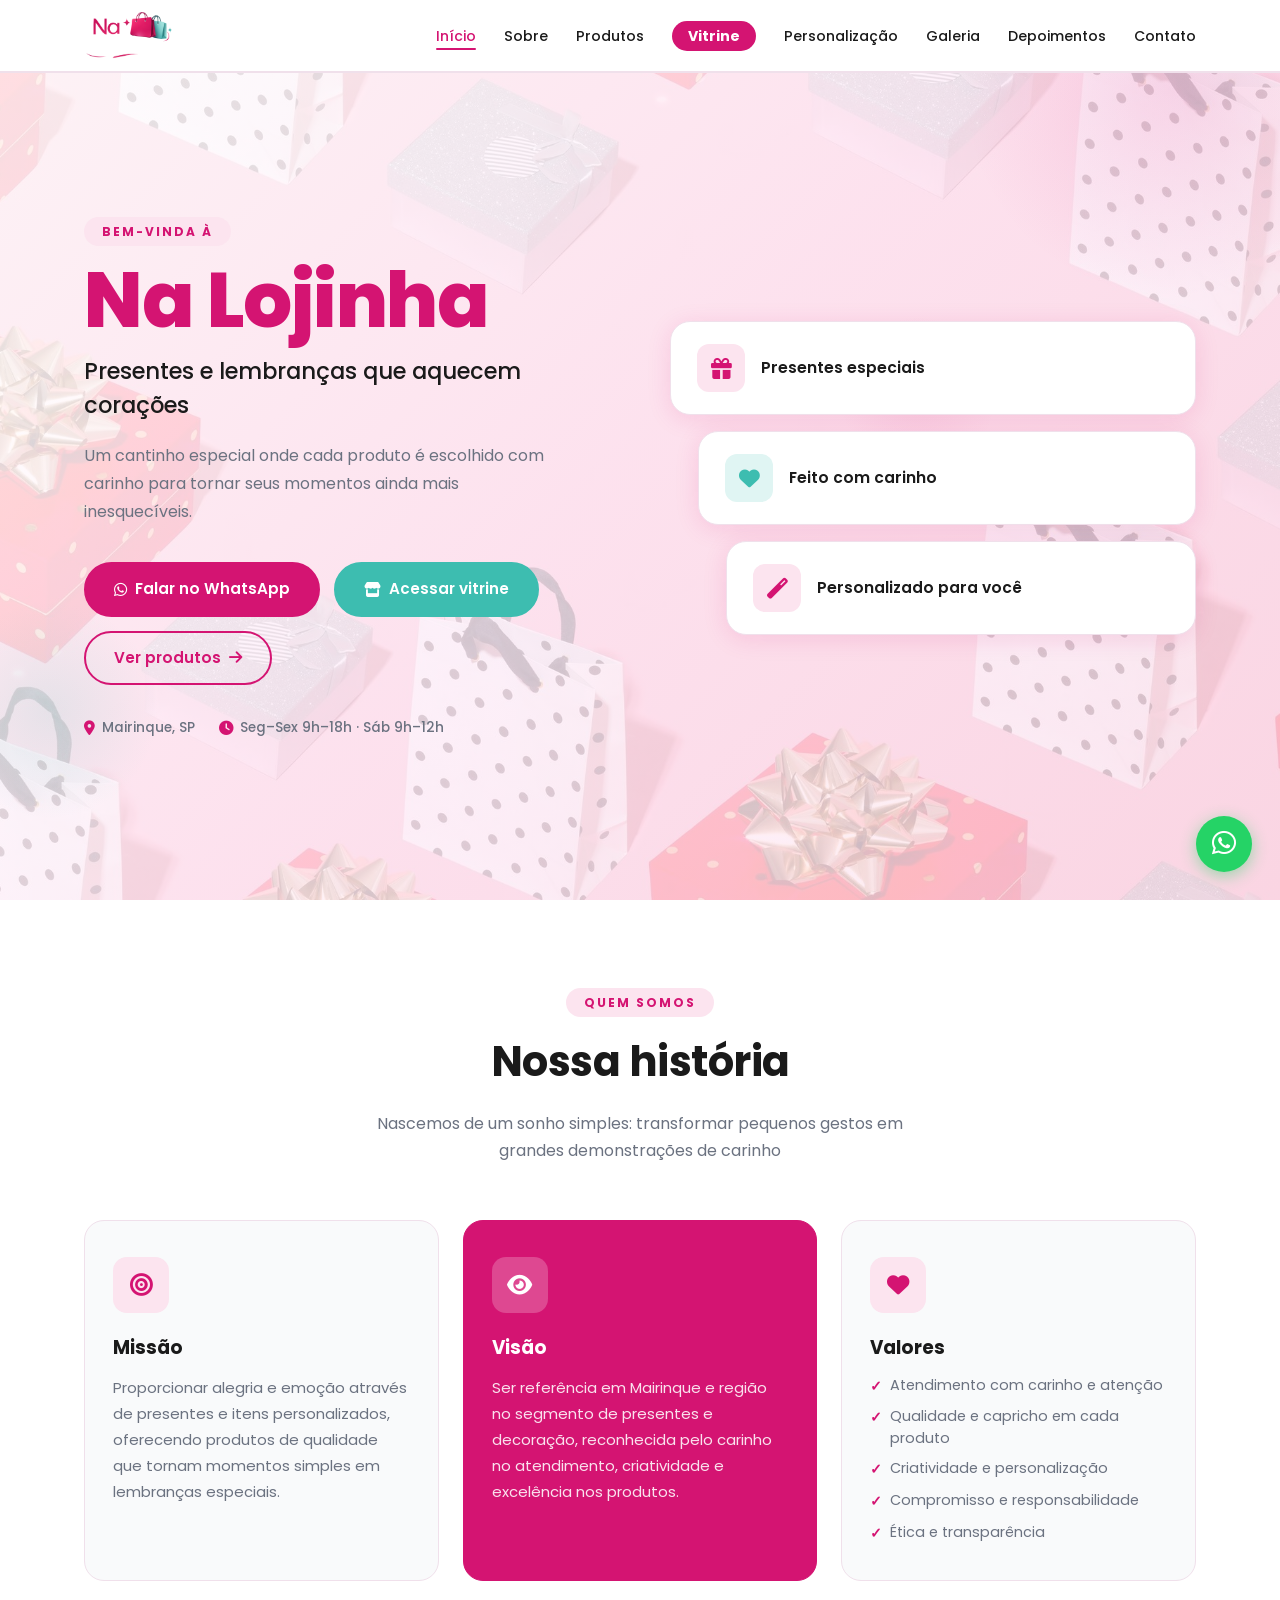
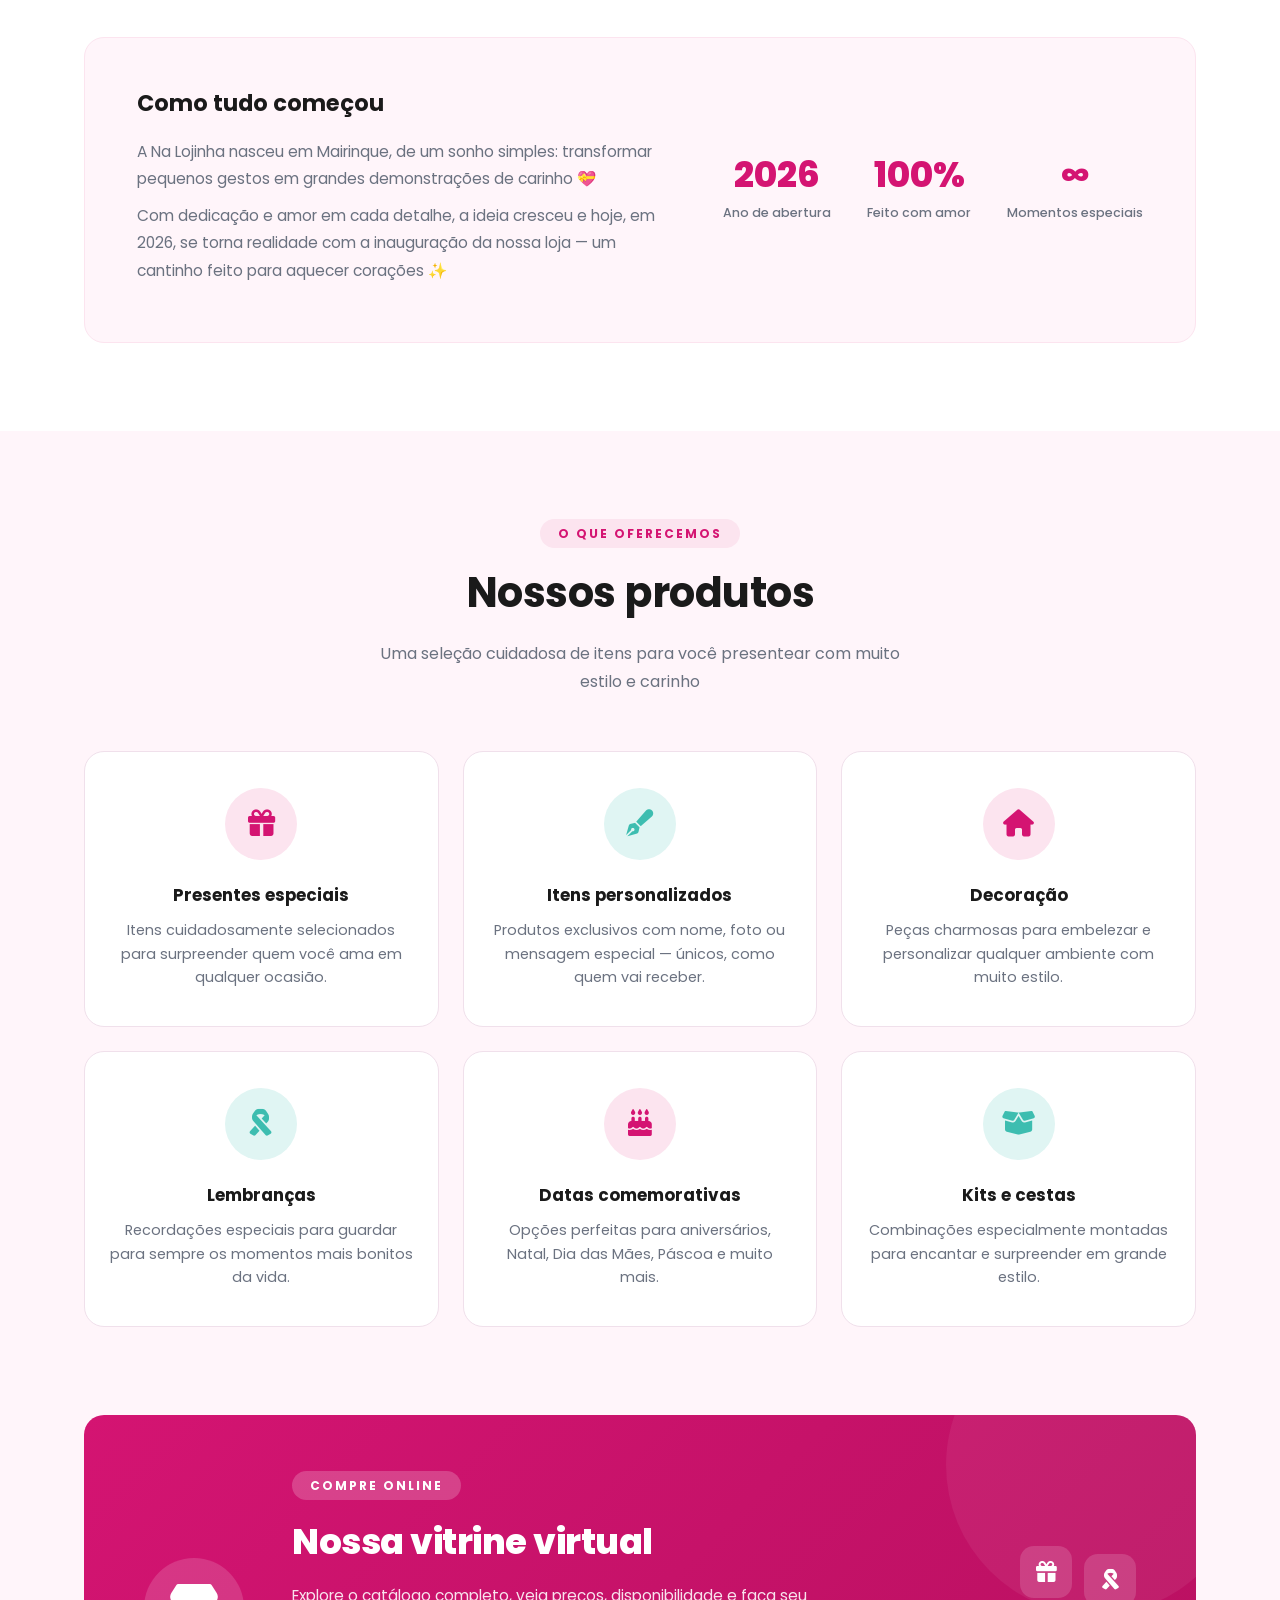
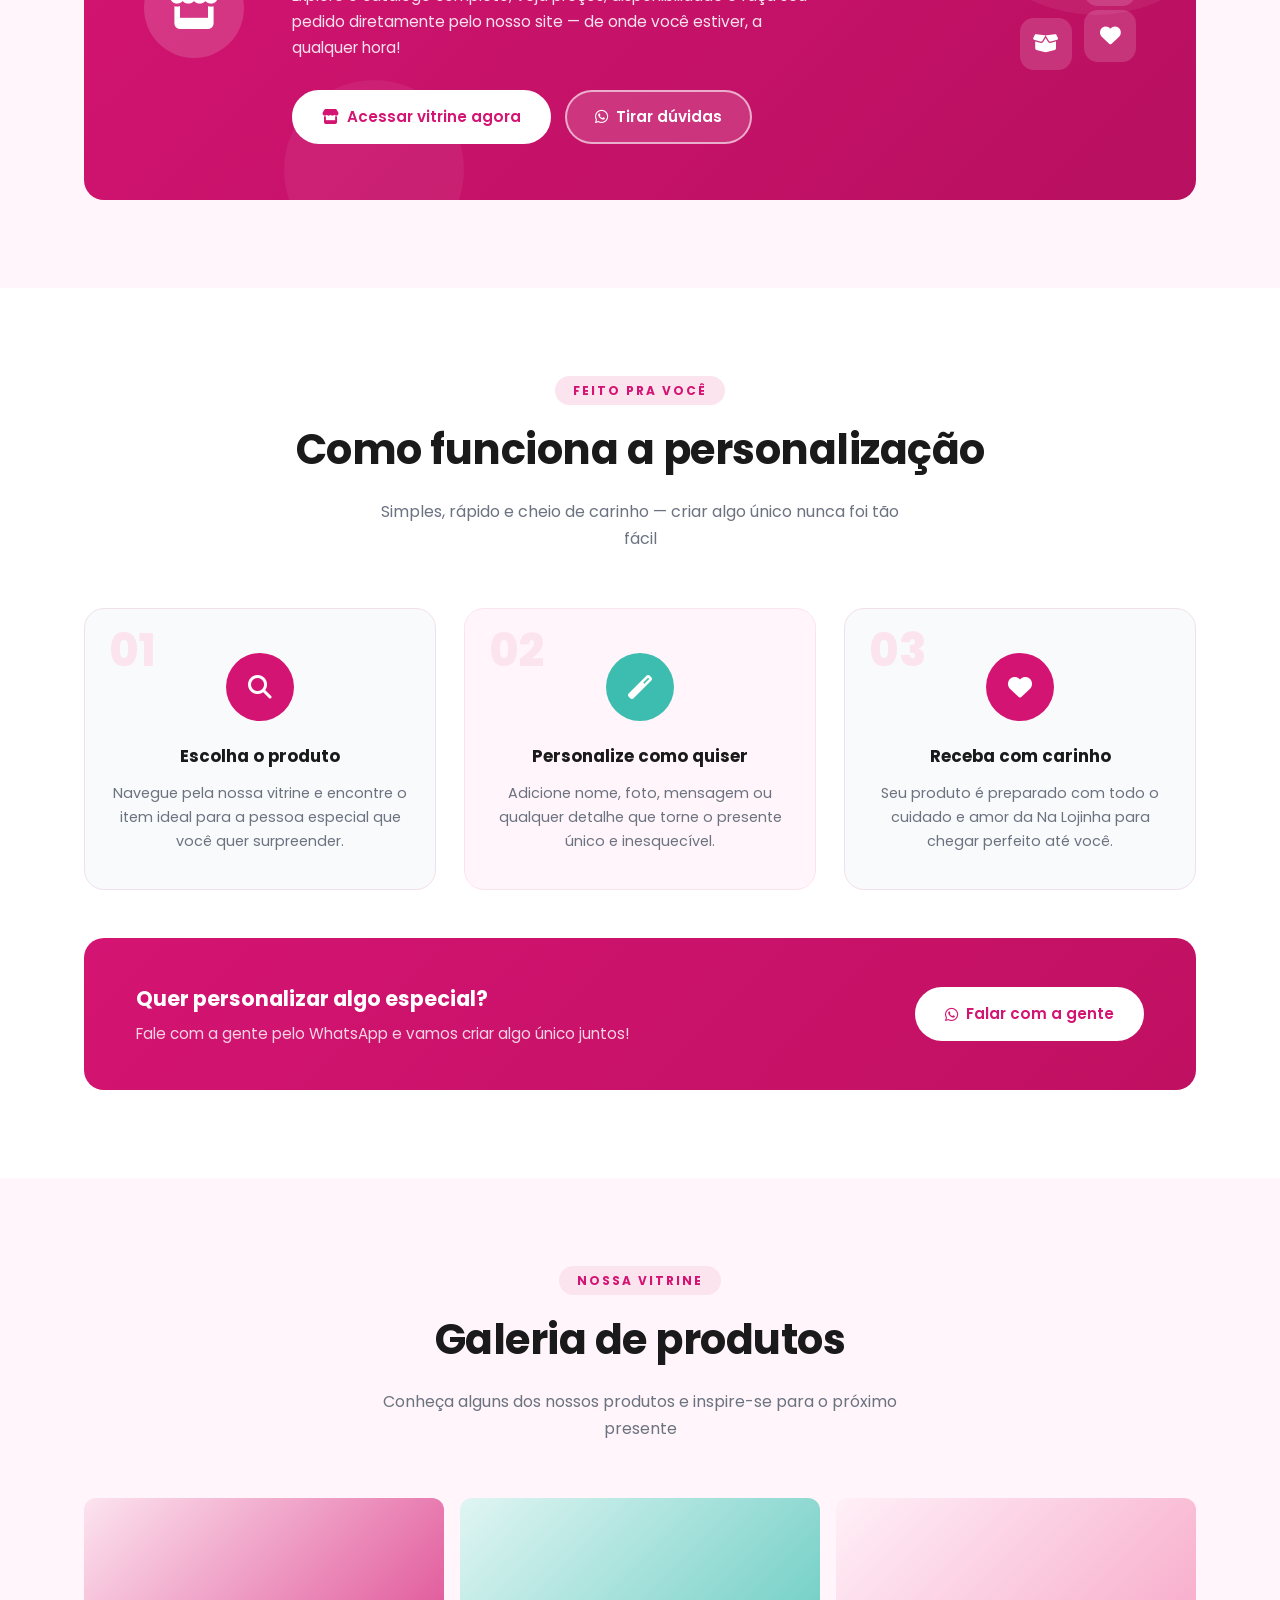
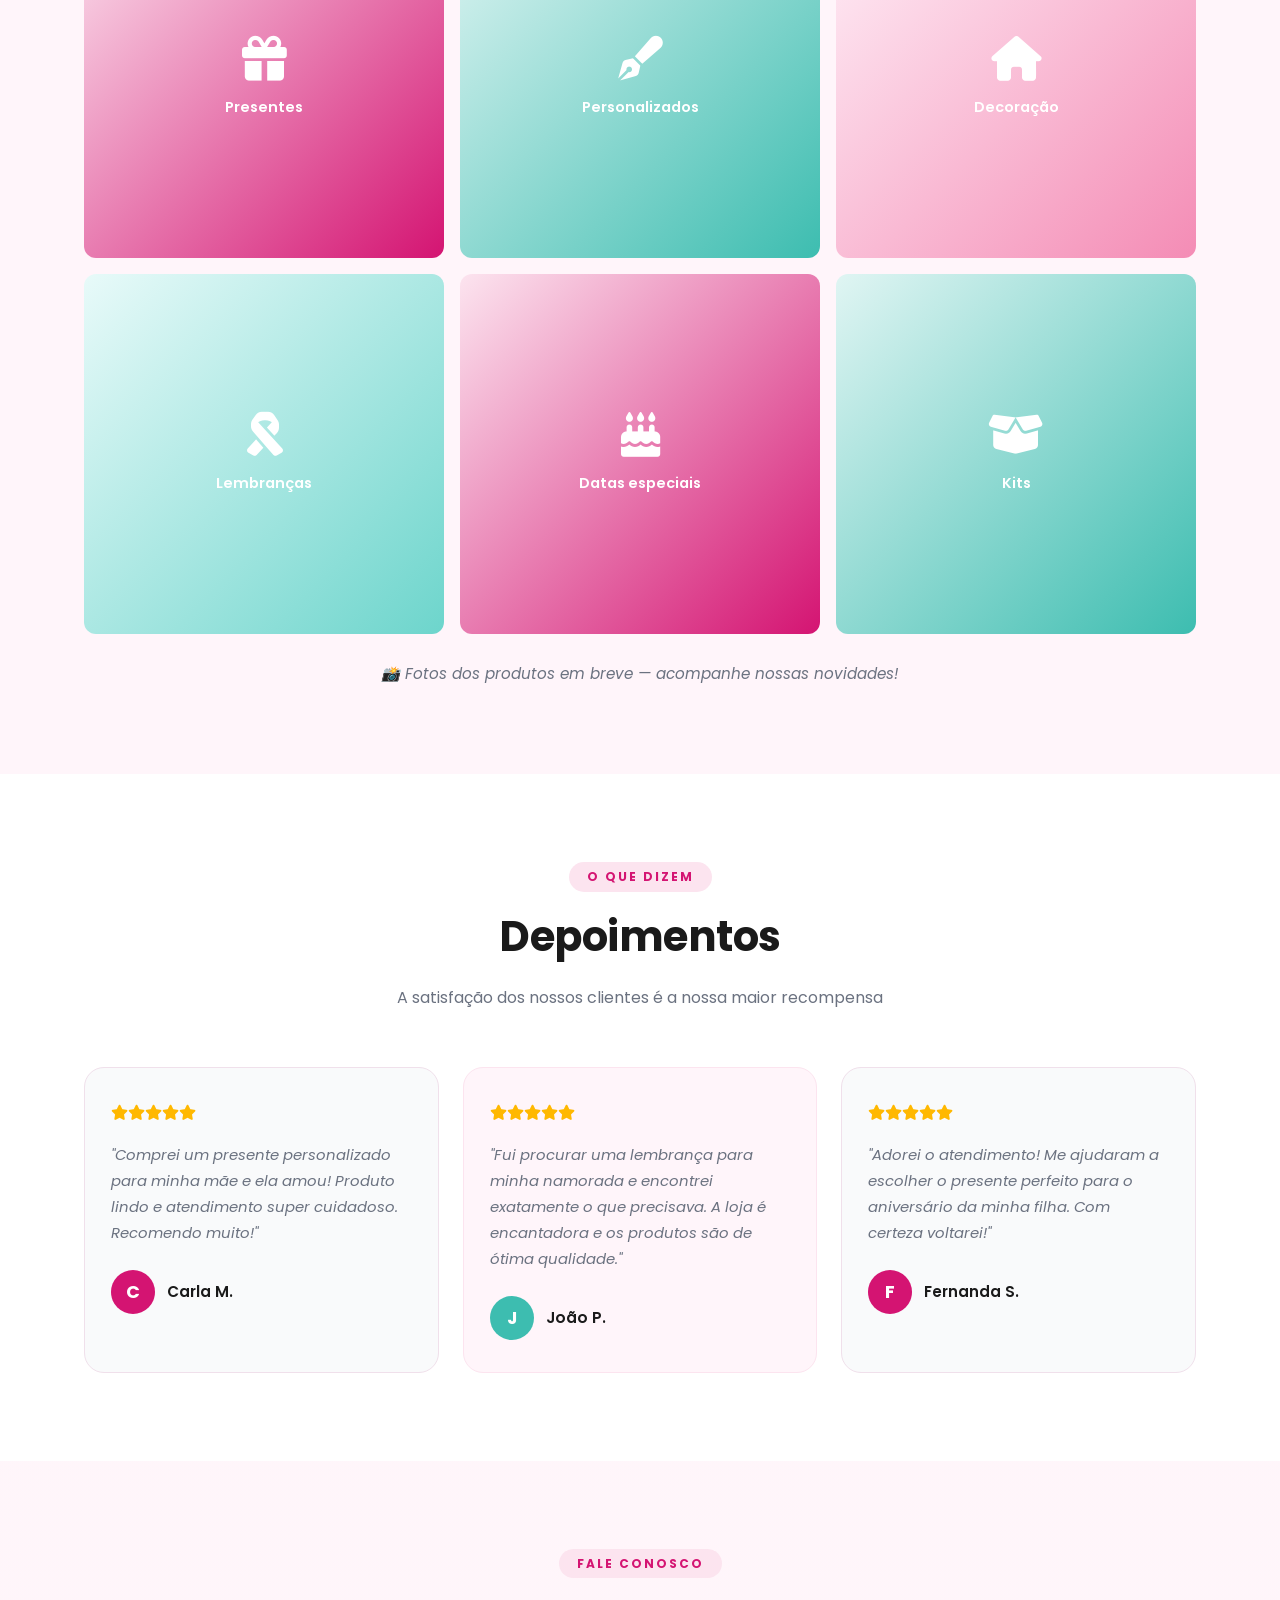
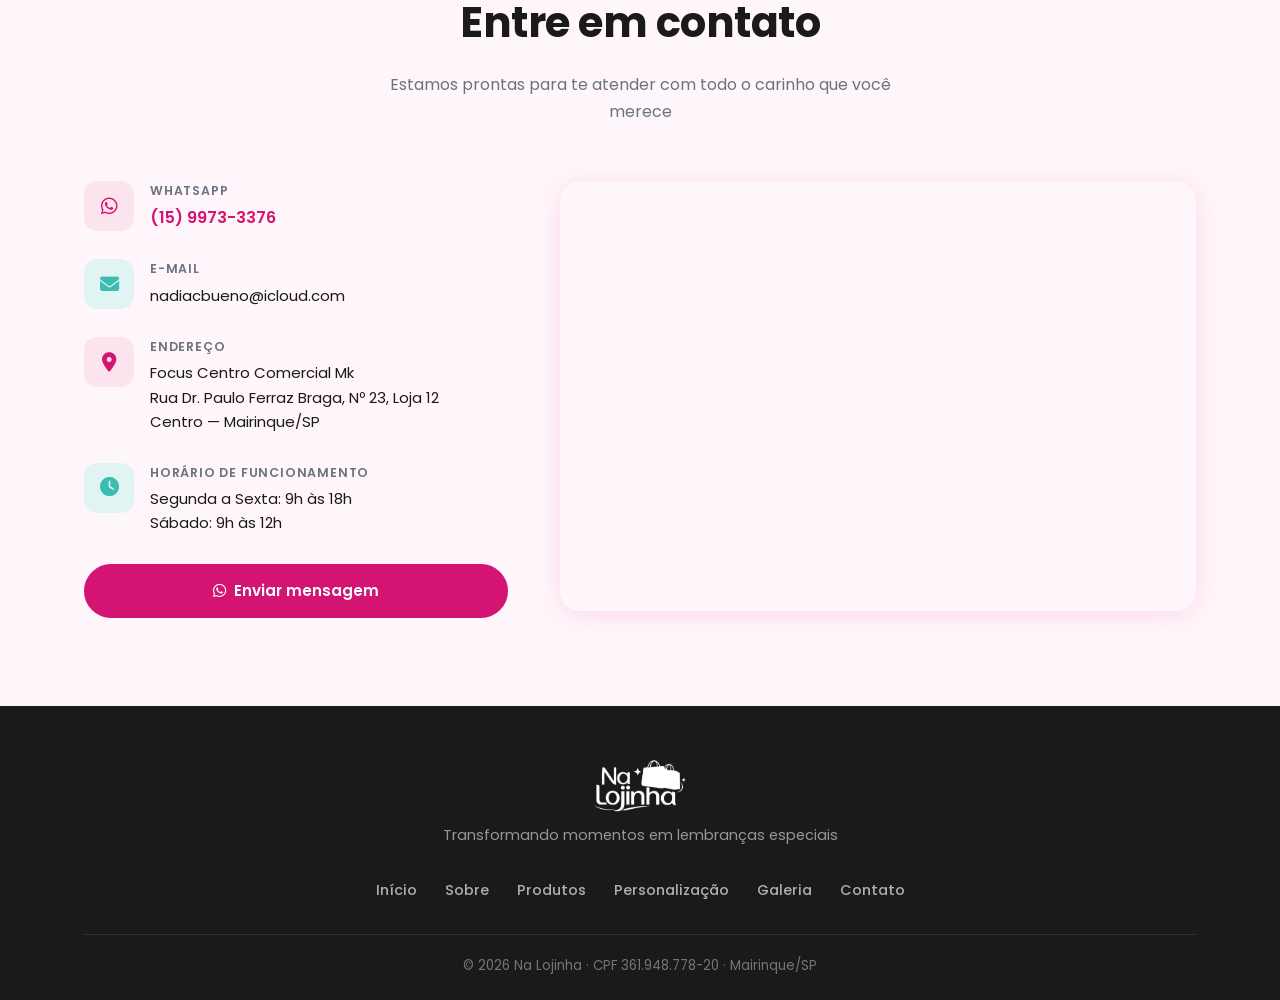
==== commit f80133bb: "feat: vitrine.html com iframe egestor, botão no header/hero, banner vitrine na seção produtos" ====
--- a/index.html
+++ b/index.html
@@ -55,6 +55,7 @@
           <li><a href="#inicio">Início</a></li>
           <li><a href="#sobre">Sobre</a></li>
           <li><a href="#produtos">Produtos</a></li>
+          <li><a href="vitrine.html" class="nav-vitrine-btn">Vitrine</a></li>
           <li><a href="#personalizacao">Personalização</a></li>
           <li><a href="#galeria">Galeria</a></li>
           <li><a href="#depoimentos">Depoimentos</a></li>
@@ -76,6 +77,7 @@
       <li><a href="#inicio" class="nav-link">Início</a></li>
       <li><a href="#sobre" class="nav-link">Sobre</a></li>
       <li><a href="#produtos" class="nav-link">Produtos</a></li>
+      <li><a href="vitrine.html" class="nav-link nav-vitrine-mobile">🛍️ Vitrine online</a></li>
       <li><a href="#personalizacao" class="nav-link">Personalização</a></li>
       <li><a href="#galeria" class="nav-link">Galeria</a></li>
       <li><a href="#depoimentos" class="nav-link">Depoimentos</a></li>
@@ -100,6 +102,9 @@
           <a href="https://wa.me/5515997333376" class="btn btn-rosa" aria-label="Falar no WhatsApp">
             <i class="fab fa-whatsapp"></i> Falar no WhatsApp
           </a>
+          <a href="vitrine.html" class="btn btn-teal">
+            <i class="fas fa-store"></i> Acessar vitrine
+          </a>
           <a href="#produtos" class="btn btn-outline">
             Ver produtos <i class="fas fa-arrow-right"></i>
           </a>
@@ -222,6 +227,36 @@
           <div class="produto-icon produto-icon-teal"><i class="fas fa-box-open"></i></div>
           <h3>Kits e cestas</h3>
           <p>Combinações especialmente montadas para encantar e surpreender em grande estilo.</p>
+        </div>
+      </div>
+    </div>
+  </section>
+
+  <!-- ===== BANNER VITRINE (dentro de produtos) ===== -->
+  <section class="section vitrine-banner-section">
+    <div class="container">
+      <div class="vitrine-banner">
+        <div class="vitrine-banner-deco" aria-hidden="true">
+          <i class="fas fa-store"></i>
+        </div>
+        <div class="vitrine-banner-content">
+          <span class="section-tag vitrine-banner-tag">Compre online</span>
+          <h2>Nossa vitrine virtual</h2>
+          <p>Explore o catálogo completo, veja preços, disponibilidade e faça seu pedido diretamente pelo nosso site — de onde você estiver, a qualquer hora!</p>
+          <div class="vitrine-banner-btns">
+            <a href="vitrine.html" class="btn btn-branco">
+              <i class="fas fa-store"></i> Acessar vitrine agora
+            </a>
+            <a href="https://wa.me/5515997333376?text=Olá!%20Quero%20saber%20mais%20sobre%20os%20produtos%20disponíveis%20na%20vitrine%20🎁" class="btn btn-branco-outline">
+              <i class="fab fa-whatsapp"></i> Tirar dúvidas
+            </a>
+          </div>
+        </div>
+        <div class="vitrine-banner-icons" aria-hidden="true">
+          <div class="vb-icon"><i class="fas fa-gift"></i></div>
+          <div class="vb-icon vb-icon-2"><i class="fas fa-ribbon"></i></div>
+          <div class="vb-icon vb-icon-3"><i class="fas fa-box-open"></i></div>
+          <div class="vb-icon vb-icon-4"><i class="fas fa-heart"></i></div>
         </div>
       </div>
     </div>
--- a/style.css
+++ b/style.css
@@ -145,6 +145,66 @@
   justify-content: center;
 }
 
+.btn-teal {
+  background: var(--teal);
+  color: var(--branco);
+  border-color: var(--teal);
+}
+
+.btn-teal:hover {
+  background: var(--teal-escuro);
+  border-color: var(--teal-escuro);
+  transform: translateY(-2px);
+  box-shadow: var(--sombra-teal);
+}
+
+.btn-branco {
+  background: var(--branco);
+  color: var(--rosa);
+  border-color: var(--branco);
+}
+
+.btn-branco:hover {
+  background: var(--rosa-claro);
+  border-color: var(--rosa-claro);
+  transform: translateY(-2px);
+}
+
+.btn-branco-outline {
+  background: rgba(255,255,255,0.15);
+  color: var(--branco);
+  border-color: rgba(255,255,255,0.6);
+}
+
+.btn-branco-outline:hover {
+  background: rgba(255,255,255,0.25);
+  border-color: var(--branco);
+  transform: translateY(-2px);
+}
+
+/* ===== NAV VITRINE BADGE ===== */
+.nav-vitrine-btn {
+  background: var(--rosa) !important;
+  color: var(--branco) !important;
+  padding: 5px 16px !important;
+  border-radius: 50px !important;
+  font-weight: 700 !important;
+}
+
+.nav-vitrine-btn::after { display: none !important; }
+
+.nav-vitrine-btn:hover {
+  background: var(--rosa-escuro) !important;
+  color: var(--branco) !important;
+  opacity: 1;
+}
+
+/* Mobile nav vitrine */
+.nav-vitrine-mobile {
+  color: var(--rosa) !important;
+  font-weight: 700 !important;
+}
+
 /* ===== HEADER ===== */
 header {
   position: fixed;
@@ -292,7 +352,10 @@
 .hero {
   padding-top: calc(var(--header-height) + 72px);
   padding-bottom: 88px;
-  background: linear-gradient(135deg, var(--branco) 0%, var(--rosa-fundo) 55%, #FCE9F2 100%);
+  background:
+    linear-gradient(135deg, rgba(255,255,255,0.88) 0%, rgba(255,240,250,0.82) 50%, rgba(252,228,239,0.78) 100%),
+    url('images/bg-hero.jpg') center / cover no-repeat;
+  background-attachment: fixed, fixed;
   min-height: 100vh;
   display: flex;
   align-items: center;
@@ -452,7 +515,12 @@
 }
 
 /* ===== SOBRE ===== */
-.sobre-section { background: var(--branco); }
+.sobre-section {
+  background:
+    linear-gradient(rgba(255,255,255,0.93), rgba(255,255,255,0.93)),
+    url('images/bg-sobre.jpg') center / cover no-repeat;
+  background-attachment: scroll, fixed;
+}
 
 .mvv-grid {
   display: grid;
@@ -662,7 +730,12 @@
 }
 
 /* ===== PERSONALIZAÇÃO ===== */
-.personalizacao-section { background: var(--branco); }
+.personalizacao-section {
+  background:
+    linear-gradient(rgba(255,255,255,0.92), rgba(255,255,255,0.92)),
+    url('images/bg-personalizacao.jpg') center / cover no-repeat;
+  background-attachment: scroll, fixed;
+}
 
 .steps-grid {
   display: grid;
@@ -814,7 +887,12 @@
 }
 
 /* ===== DEPOIMENTOS ===== */
-.depoimentos-section { background: var(--branco); }
+.depoimentos-section {
+  background:
+    linear-gradient(rgba(255,255,255,0.91), rgba(255,255,255,0.91)),
+    url('images/bg-depoimentos.jpg') center / cover no-repeat;
+  background-attachment: scroll, fixed;
+}
 
 .depoimentos-grid {
   display: grid;
@@ -881,7 +959,12 @@
 }
 
 /* ===== CONTATO ===== */
-.contato-section { background: var(--rosa-fundo); }
+.contato-section {
+  background:
+    linear-gradient(rgba(255,245,250,0.93), rgba(255,245,250,0.93)),
+    url('images/bg-contato.jpg') center / cover no-repeat;
+  background-attachment: scroll, fixed;
+}
 
 .contato-grid {
   display: grid;
@@ -1052,6 +1135,129 @@
   transform: translateY(0);
 }
 
+/* ===== VITRINE BANNER SECTION ===== */
+.vitrine-banner-section {
+  background: var(--rosa-fundo);
+  padding: 0 0 88px;
+}
+
+.vitrine-banner {
+  background: linear-gradient(135deg, var(--rosa) 0%, #B81060 100%);
+  border-radius: var(--radius-lg);
+  padding: 56px 60px;
+  display: grid;
+  grid-template-columns: auto 1fr auto;
+  gap: 48px;
+  align-items: center;
+  position: relative;
+  overflow: hidden;
+}
+
+/* Bolhas decorativas de fundo */
+.vitrine-banner::before,
+.vitrine-banner::after {
+  content: '';
+  position: absolute;
+  border-radius: 50%;
+  background: rgba(255,255,255,0.06);
+}
+
+.vitrine-banner::before {
+  width: 300px;
+  height: 300px;
+  top: -100px;
+  right: -50px;
+}
+
+.vitrine-banner::after {
+  width: 180px;
+  height: 180px;
+  bottom: -60px;
+  left: 200px;
+}
+
+.vitrine-banner-deco {
+  width: 100px;
+  height: 100px;
+  background: rgba(255,255,255,0.15);
+  border-radius: 50%;
+  display: flex;
+  align-items: center;
+  justify-content: center;
+  flex-shrink: 0;
+  position: relative;
+  z-index: 1;
+}
+
+.vitrine-banner-deco i {
+  font-size: 2.8rem;
+  color: var(--branco);
+}
+
+.vitrine-banner-content {
+  position: relative;
+  z-index: 1;
+}
+
+.vitrine-banner-tag {
+  background: rgba(255,255,255,0.2);
+  color: var(--branco);
+  margin: 0 0 14px;
+}
+
+.vitrine-banner-content h2 {
+  font-size: clamp(1.6rem, 3vw, 2.2rem);
+  font-weight: 800;
+  color: var(--branco);
+  margin-bottom: 12px;
+  letter-spacing: -0.5px;
+}
+
+.vitrine-banner-content p {
+  color: rgba(255,255,255,0.88);
+  font-size: 0.97rem;
+  line-height: 1.7;
+  margin-bottom: 28px;
+  max-width: 520px;
+}
+
+.vitrine-banner-btns {
+  display: flex;
+  gap: 14px;
+  flex-wrap: wrap;
+}
+
+/* Ícones flutuantes do lado direito */
+.vitrine-banner-icons {
+  display: grid;
+  grid-template-columns: repeat(2, 1fr);
+  gap: 12px;
+  flex-shrink: 0;
+  position: relative;
+  z-index: 1;
+}
+
+.vb-icon {
+  width: 52px;
+  height: 52px;
+  background: rgba(255,255,255,0.15);
+  border-radius: 14px;
+  display: flex;
+  align-items: center;
+  justify-content: center;
+  transition: background var(--transicao), transform var(--transicao);
+}
+
+.vb-icon:hover {
+  background: rgba(255,255,255,0.28);
+  transform: scale(1.1);
+}
+
+.vb-icon i { font-size: 1.3rem; color: var(--branco); }
+
+.vb-icon-2 { margin-top: 8px; }
+.vb-icon-4 { margin-top: -8px; }
+
 /* ============================================================
    RESPONSIVIDADE — 320px → 4K
    ============================================================ */
@@ -1093,6 +1299,15 @@
 @media (min-width: 768px) and (max-width: 1023px) {
   .hamburger { display: flex; }
   .desktop-nav { display: none; }
+
+  /* Desativar parallax em tablet/mobile — bug iOS/Android */
+  .hero,
+  .sobre-section,
+  .personalizacao-section,
+  .depoimentos-section,
+  .contato-section {
+    background-attachment: scroll, scroll;
+  }
 
   .section { padding: 68px 0; }
 
@@ -1136,6 +1351,19 @@
 
   .produtos-grid { grid-template-columns: repeat(2, 1fr); gap: 16px; }
 
+  .vitrine-banner {
+    grid-template-columns: 1fr;
+    padding: 40px 32px;
+    gap: 24px;
+    text-align: center;
+  }
+
+  .vitrine-banner-deco { margin: 0 auto; }
+  .vitrine-banner-tag { margin: 0 auto 14px; }
+  .vitrine-banner-content p { max-width: 100%; }
+  .vitrine-banner-btns { justify-content: center; }
+  .vitrine-banner-icons { display: none; }
+
   .steps-grid { grid-template-columns: 1fr; gap: 16px; }
 
   .personalizacao-cta { padding: 32px 28px; }
@@ -1159,6 +1387,14 @@
   .hamburger { display: flex; }
   .desktop-nav { display: none; }
 
+  .hero,
+  .sobre-section,
+  .personalizacao-section,
+  .depoimentos-section,
+  .contato-section {
+    background-attachment: scroll, scroll;
+  }
+
   .section { padding: 60px 0; }
 
   .hero-inner {
@@ -1185,6 +1421,18 @@
 
   .produtos-grid { grid-template-columns: repeat(2, 1fr); gap: 14px; }
 
+  .vitrine-banner {
+    grid-template-columns: 1fr;
+    padding: 36px 24px;
+    gap: 20px;
+    text-align: center;
+  }
+
+  .vitrine-banner-deco { margin: 0 auto; }
+  .vitrine-banner-tag { margin: 0 auto 14px; }
+  .vitrine-banner-btns { justify-content: center; }
+  .vitrine-banner-icons { display: none; }
+
   .steps-grid { grid-template-columns: 1fr; gap: 16px; }
 
   .personalizacao-cta { padding: 28px 24px; }
@@ -1208,6 +1456,14 @@
   .hamburger { display: flex; }
   .desktop-nav { display: none; }
 
+  .hero,
+  .sobre-section,
+  .personalizacao-section,
+  .depoimentos-section,
+  .contato-section {
+    background-attachment: scroll, scroll;
+  }
+
   :root { --header-height: 64px; }
 
   .section { padding: 52px 0; }
@@ -1268,6 +1524,24 @@
   .numero { font-size: 1.8rem; }
 
   .produtos-grid { grid-template-columns: 1fr; gap: 14px; }
+
+  .vitrine-banner {
+    grid-template-columns: 1fr;
+    padding: 32px 20px;
+    gap: 20px;
+    text-align: center;
+  }
+
+  .vitrine-banner-deco { margin: 0 auto; width: 80px; height: 80px; }
+  .vitrine-banner-deco i { font-size: 2.2rem; }
+  .vitrine-banner-tag { margin: 0 auto 12px; }
+  .vitrine-banner-btns {
+    flex-direction: column;
+    align-items: stretch;
+    gap: 12px;
+  }
+  .vitrine-banner-btns .btn { justify-content: center; }
+  .vitrine-banner-icons { display: none; }
 
   .steps-grid { grid-template-columns: 1fr; gap: 14px; }
 
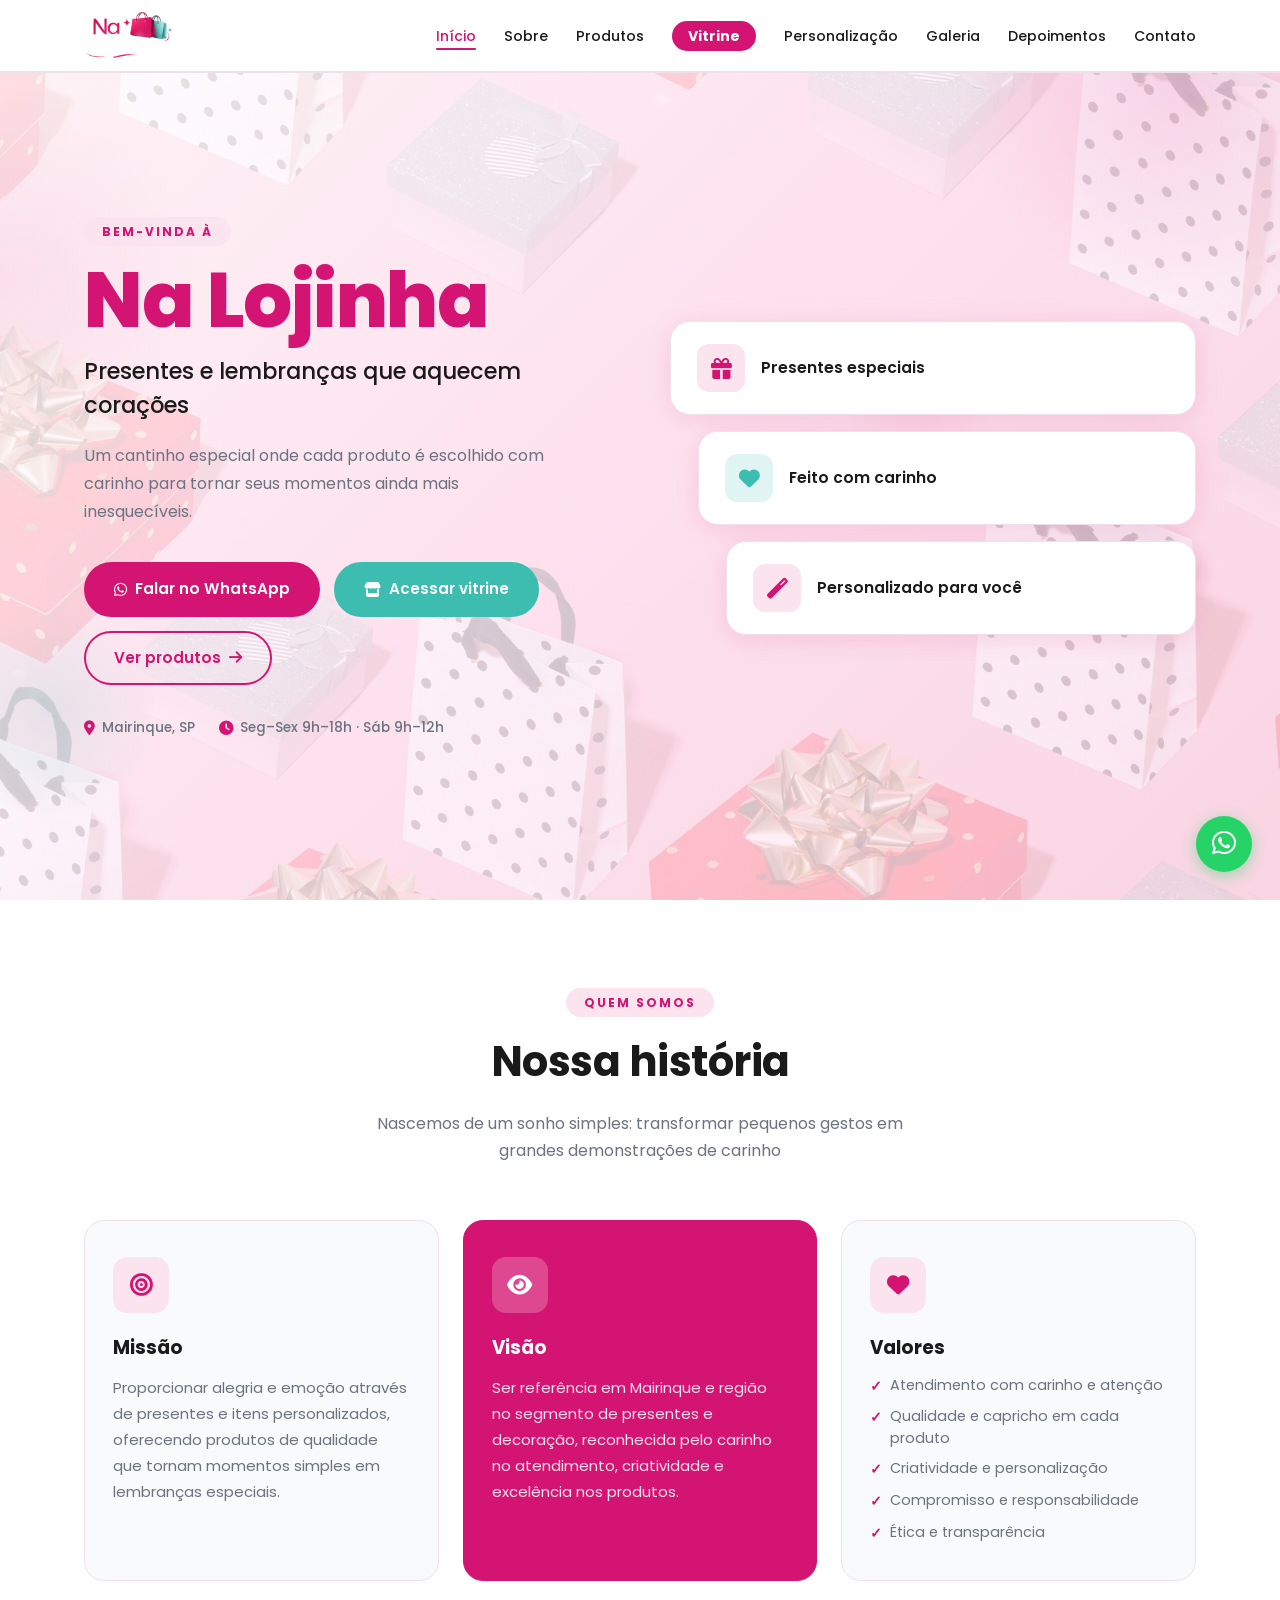
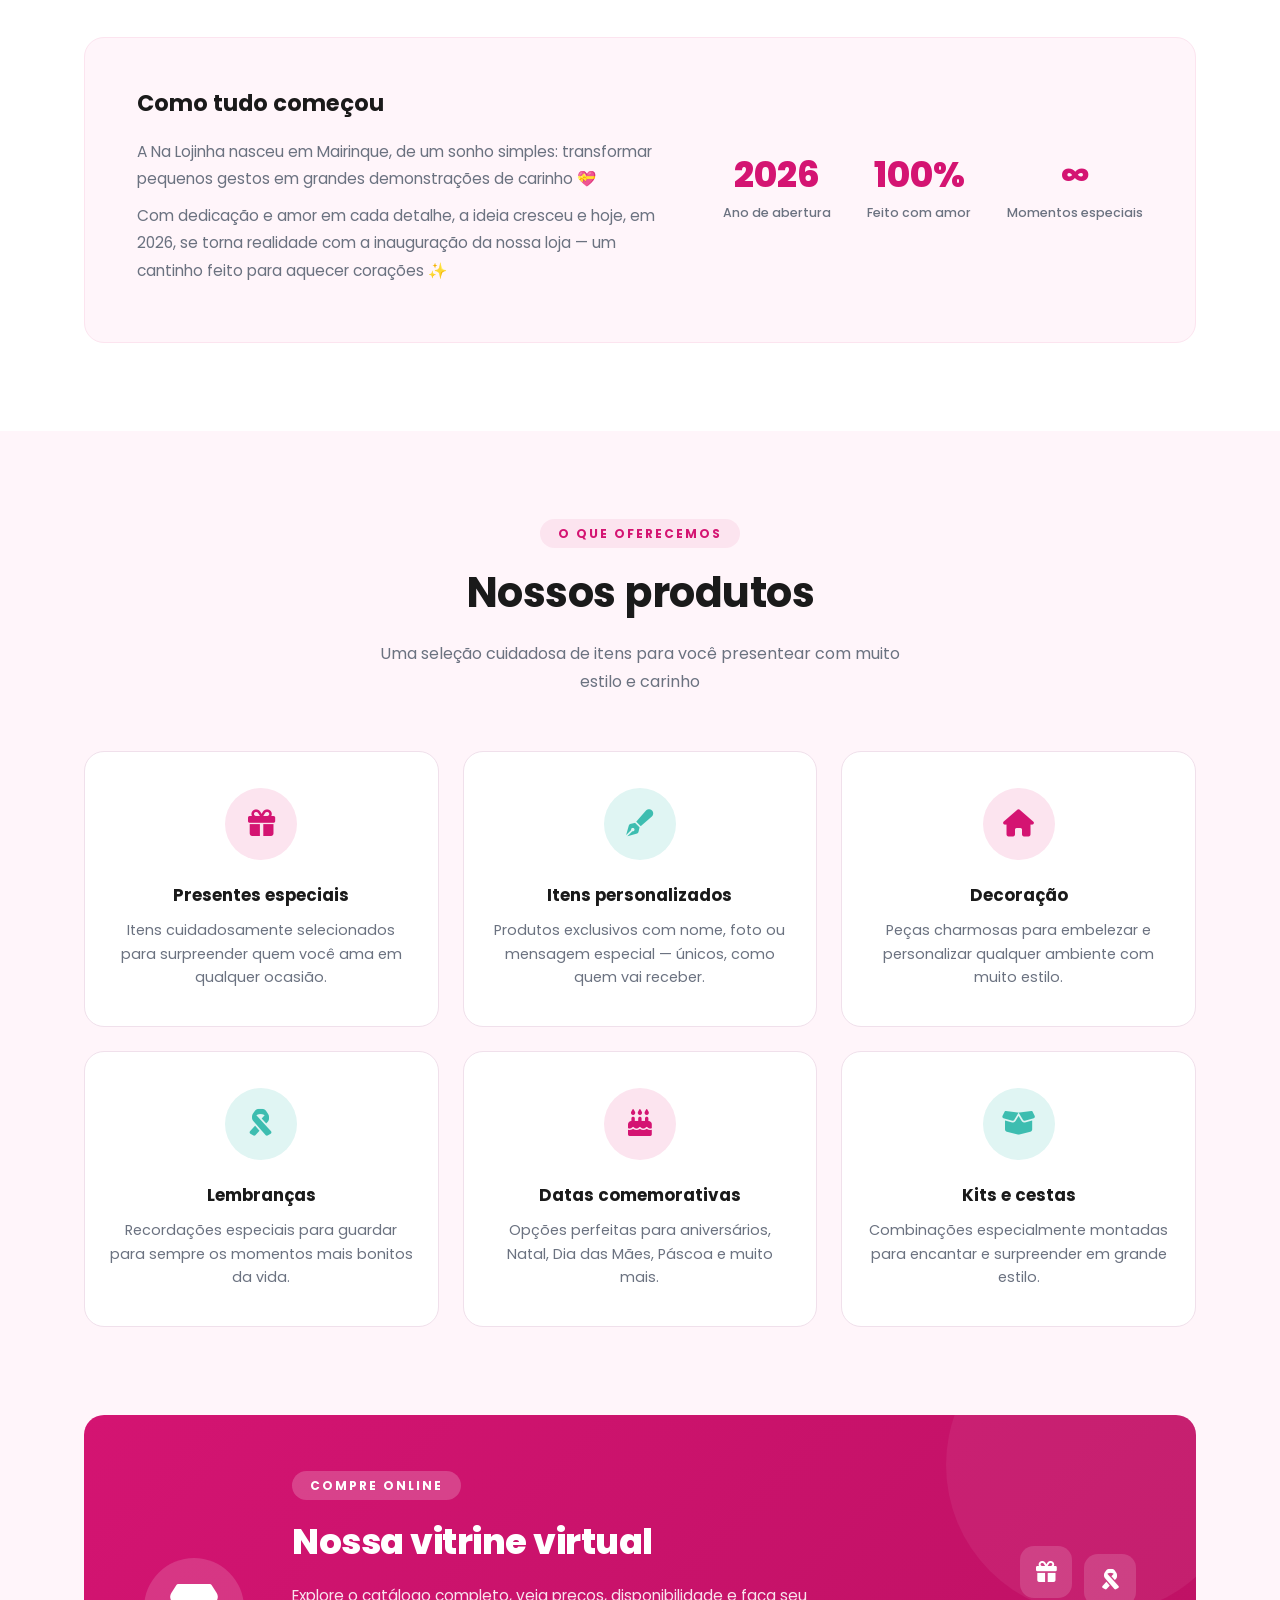
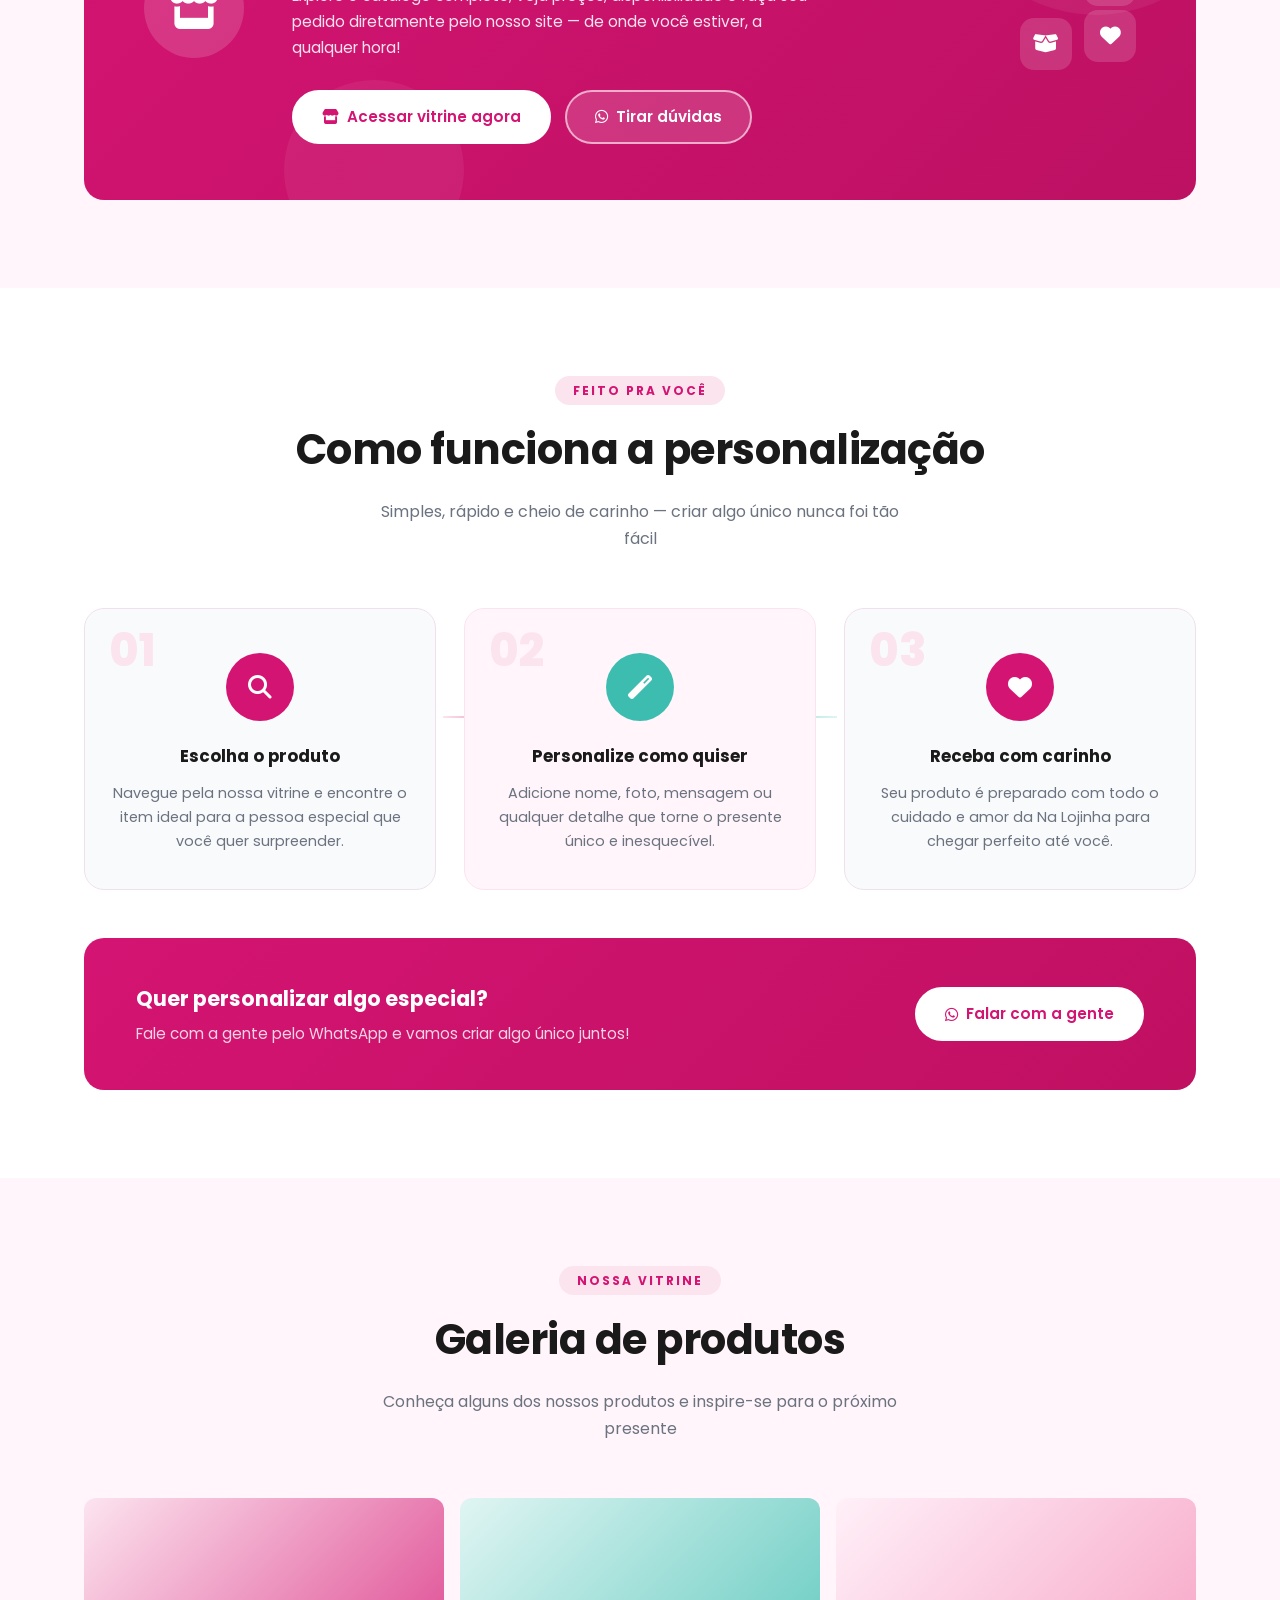
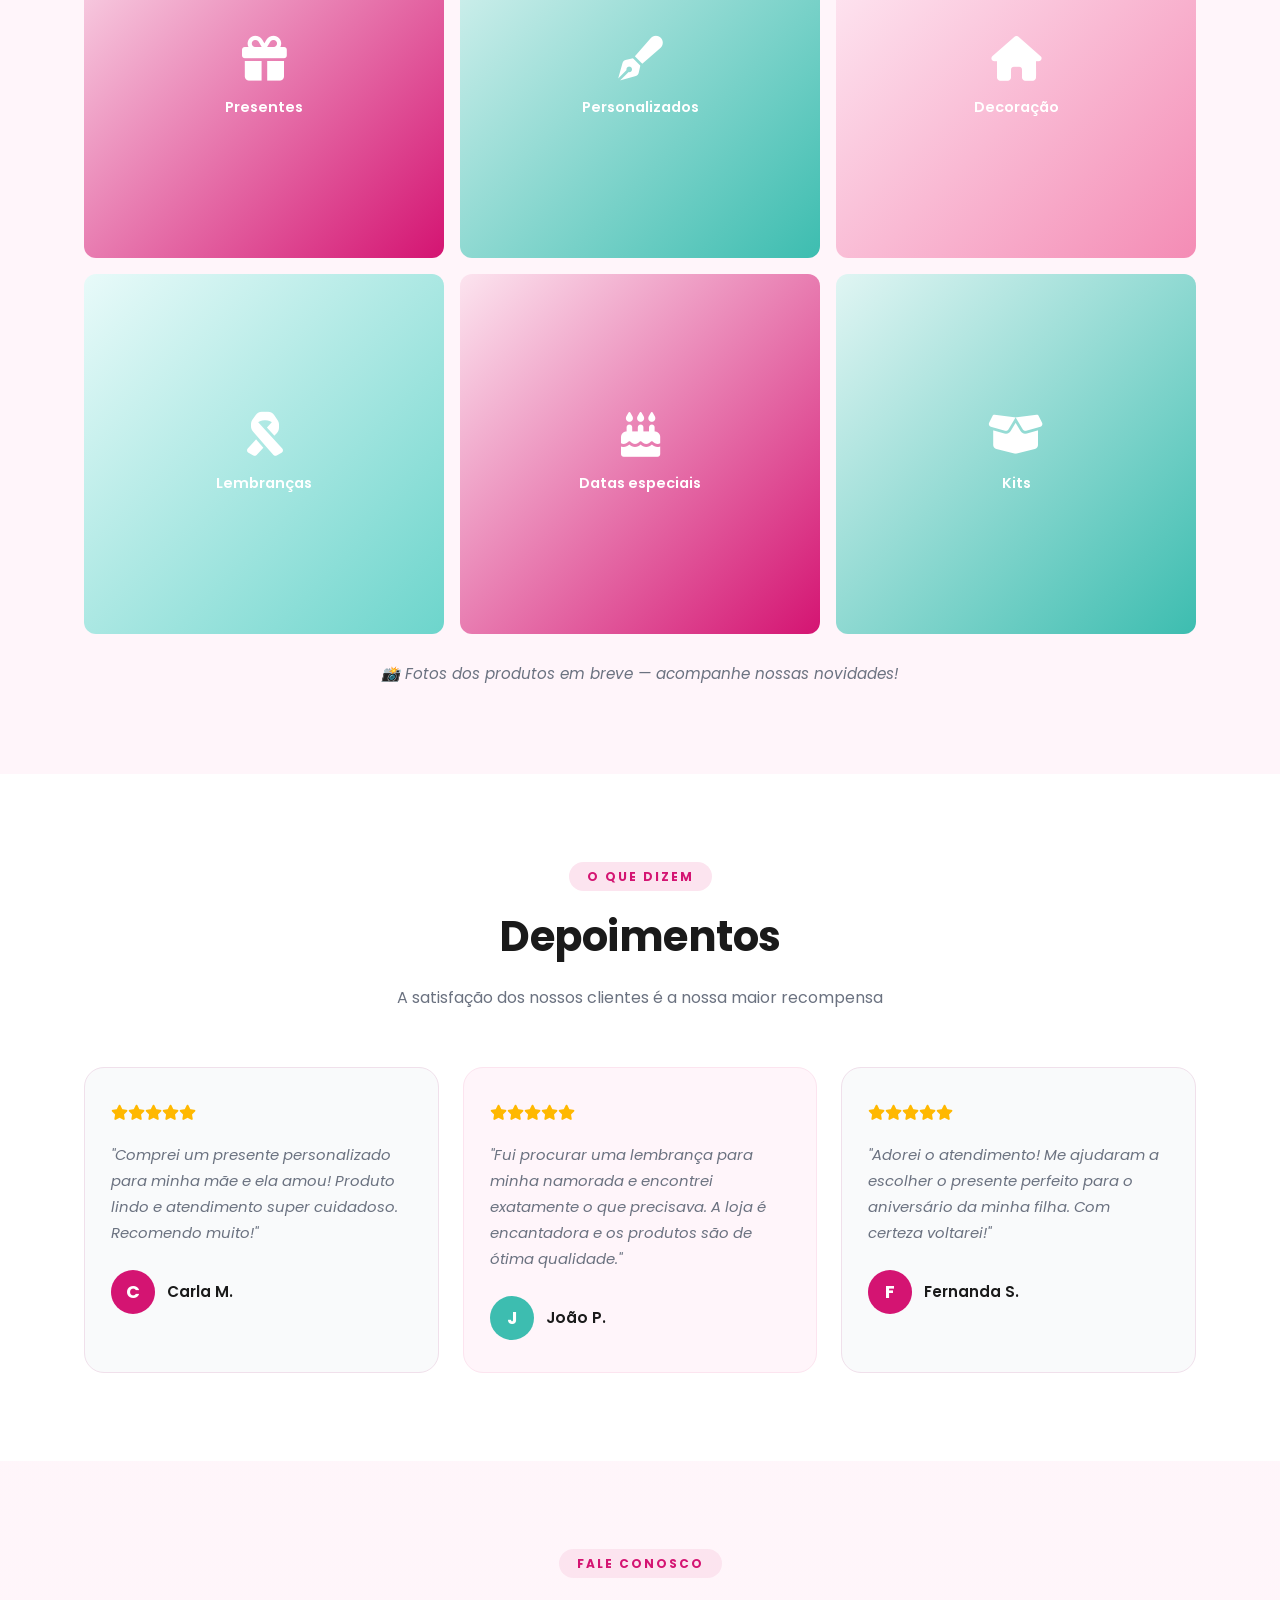
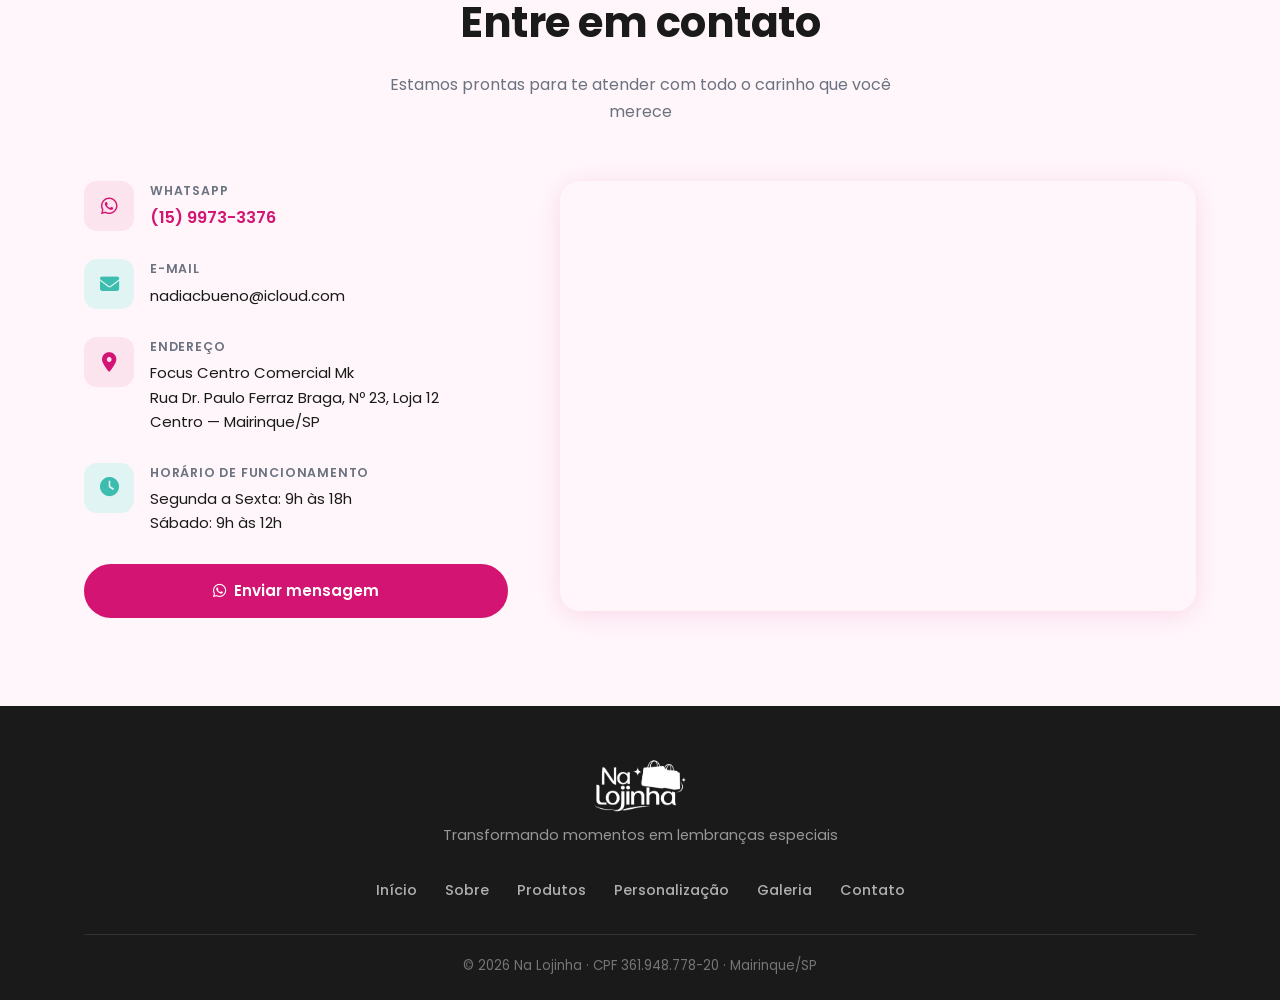
==== commit 80b86ee3: "feat: adicionar efeitos — scroll progress, sparkles, reveal stagger, counter, shimmer, float, cursor" ====
--- a/index.html
+++ b/index.html
@@ -36,7 +36,7 @@
   <!-- Font Awesome -->
   <link rel="stylesheet" href="https://cdnjs.cloudflare.com/ajax/libs/font-awesome/6.5.0/css/all.min.css">
 
-  <link rel="stylesheet" href="style.css?v=1">
+  <link rel="stylesheet" href="style.css?v=3">
   <title>Na Lojinha</title>
 </head>
 <body>
@@ -489,6 +489,6 @@
     <i class="fab fa-whatsapp"></i>
   </a>
 
-  <script src="script.js?v=1"></script>
+  <script src="script.js?v=3"></script>
 </body>
 </html>
--- a/style.css
+++ b/style.css
@@ -1123,7 +1123,7 @@
   transform: scale(1.08);
 }
 
-/* ===== FADE IN ===== */
+/* ===== FADE IN (legado) ===== */
 .fade-in {
   opacity: 0;
   transform: translateY(22px);
@@ -1133,6 +1133,267 @@
 .fade-in.visible {
   opacity: 1;
   transform: translateY(0);
+}
+
+/* ============================================================
+   EFEITOS & ANIMAÇÕES
+   ============================================================ */
+
+/* ===== KEYFRAMES ===== */
+@keyframes fadeSlideUp {
+  from { opacity: 0; transform: translateY(32px); }
+  to   { opacity: 1; transform: translateY(0); }
+}
+
+@keyframes floatGroup {
+  0%, 100% { transform: translateY(0px); }
+  50%       { transform: translateY(-12px); }
+}
+
+@keyframes sparkleAnim {
+  0%        { opacity: 0; transform: scale(0) rotate(0deg); }
+  25%       { opacity: 1; transform: scale(1.1) rotate(60deg); }
+  75%       { opacity: 0.7; transform: scale(0.9) rotate(150deg); }
+  100%      { opacity: 0; transform: scale(0) rotate(220deg); }
+}
+
+@keyframes shimmer {
+  from { transform: translateX(-100%) skewX(-15deg); }
+  to   { transform: translateX(260%) skewX(-15deg); }
+}
+
+@keyframes gradientShift {
+  0%   { background-position: 0% 50%; }
+  50%  { background-position: 100% 50%; }
+  100% { background-position: 0% 50%; }
+}
+
+@keyframes pulseRing {
+  0%   { box-shadow: 0 4px 16px rgba(37,211,102,0.45), 0 0 0 0 rgba(37,211,102,0.5); }
+  70%  { box-shadow: 0 4px 16px rgba(37,211,102,0.45), 0 0 0 14px rgba(37,211,102,0); }
+  100% { box-shadow: 0 4px 16px rgba(37,211,102,0.45), 0 0 0 0 rgba(37,211,102,0); }
+}
+
+@keyframes revealUp {
+  from { opacity: 0; transform: translateY(36px); }
+  to   { opacity: 1; transform: translateY(0); }
+}
+
+@keyframes revealLeft {
+  from { opacity: 0; transform: translateX(-36px); }
+  to   { opacity: 1; transform: translateX(0); }
+}
+
+@keyframes revealRight {
+  from { opacity: 0; transform: translateX(36px); }
+  to   { opacity: 1; transform: translateX(0); }
+}
+
+@keyframes tagPop {
+  0%   { opacity: 0; transform: translateY(-8px) scale(0.9); }
+  60%  { transform: translateY(2px) scale(1.03); }
+  100% { opacity: 1; transform: translateY(0) scale(1); }
+}
+
+@keyframes borderGlow {
+  0%, 100% { box-shadow: 0 0 0 0 rgba(212,20,114,0); }
+  50%       { box-shadow: 0 0 16px 2px rgba(212,20,114,0.2); }
+}
+
+/* ===== BARRA DE PROGRESSO DE SCROLL ===== */
+#scroll-progress {
+  position: fixed;
+  top: 0;
+  left: 0;
+  height: 3px;
+  width: 0%;
+  background: linear-gradient(90deg, var(--rosa) 0%, var(--teal) 100%);
+  z-index: 2001;
+  transition: width 0.12s linear;
+  pointer-events: none;
+}
+
+/* ===== HERO — ANIMAÇÕES DE ENTRADA ===== */
+.hero-tag         { animation: tagPop     0.6s ease 0.1s both; }
+.hero h1          { animation: fadeSlideUp 0.7s ease 0.15s both; }
+.hero h2          { animation: fadeSlideUp 0.7s ease 0.3s  both; }
+.hero-desc        { animation: fadeSlideUp 0.7s ease 0.45s both; }
+.hero-btns        { animation: fadeSlideUp 0.7s ease 0.6s  both; }
+.hero-info        { animation: fadeSlideUp 0.7s ease 0.75s both; }
+
+/* Hero visual flutuando como grupo */
+.hero-visual {
+  animation: floatGroup 5s ease-in-out infinite;
+}
+
+/* Cada card entra com delay diferente */
+.hero-card:nth-child(1) { animation: revealRight 0.7s ease 0.5s both; }
+.hero-card:nth-child(2) { animation: revealRight 0.7s ease 0.65s both; }
+.hero-card:nth-child(3) { animation: revealRight 0.7s ease 0.8s both; }
+
+/* Após entrar, reaplicar float no grupo (JS remove a classe hero-entering) */
+
+/* ===== SPARKLES ===== */
+.sparkle {
+  position: absolute;
+  pointer-events: none;
+  user-select: none;
+  z-index: 0;
+  animation: sparkleAnim var(--dur, 3s) ease-in-out var(--delay, 0s) infinite;
+  color: var(--rosa);
+  font-size: var(--size, 1rem);
+  opacity: 0;
+}
+
+.sparkle-teal { color: var(--teal); }
+
+/* ===== REVEAL AO SCROLL ===== */
+[data-reveal] {
+  opacity: 0;
+  transition: opacity 0.65s ease, transform 0.65s ease;
+}
+
+[data-reveal="up"]    { transform: translateY(36px); }
+[data-reveal="left"]  { transform: translateX(-36px); }
+[data-reveal="right"] { transform: translateX(36px); }
+[data-reveal="scale"] { transform: scale(0.92); }
+
+[data-reveal].revealed {
+  opacity: 1;
+  transform: none;
+}
+
+/* ===== CARD SHINE (brilho no hover) ===== */
+.produto-card,
+.mvv-card,
+.depoimento-card,
+.step-card,
+.hero-card {
+  overflow: hidden;
+}
+
+.produto-card::before,
+.mvv-card::before,
+.depoimento-card::before,
+.step-card::before,
+.hero-card::before {
+  content: '';
+  position: absolute;
+  top: 0;
+  left: -80%;
+  width: 50%;
+  height: 100%;
+  background: linear-gradient(
+    120deg,
+    transparent 0%,
+    rgba(255,255,255,0.3) 50%,
+    transparent 100%
+  );
+  transform: skewX(-15deg);
+  pointer-events: none;
+  z-index: 2;
+}
+
+.produto-card:hover::before,
+.mvv-card:hover::before,
+.depoimento-card:hover::before,
+.step-card:hover::before,
+.hero-card:hover::before {
+  animation: shimmer 0.6s ease forwards;
+}
+
+/* ===== VITRINE BANNER — GRADIENTE ANIMADO ===== */
+.vitrine-banner {
+  background: linear-gradient(135deg, var(--rosa) 0%, #B81060 40%, #9B0E56 70%, var(--rosa) 100%) !important;
+  background-size: 300% 300% !important;
+  animation: gradientShift 6s ease infinite;
+}
+
+/* ===== WHATSAPP FLOAT — PULSO ===== */
+.whatsapp-float {
+  animation: pulseRing 3s ease-in-out infinite;
+}
+
+.whatsapp-float:hover {
+  animation: none;
+  transform: scale(1.1);
+}
+
+/* ===== SECTION HEADER — ENTRADA ===== */
+.section-header .section-tag { transition: none; }
+
+/* ===== NÚMERO CARD HOVER ===== */
+.numero-card {
+  transition: transform var(--transicao);
+}
+
+.numero-card:hover {
+  transform: translateY(-4px);
+}
+
+.numero-card:hover .numero {
+  animation: borderGlow 1s ease;
+}
+
+/* ===== INFO ITEM SLIDE ===== */
+.info-item {
+  transition: transform var(--transicao);
+}
+
+.info-item:hover {
+  transform: translateX(6px);
+}
+
+/* ===== STEP CONNECTOR ===== */
+.steps-grid {
+  position: relative;
+}
+
+.steps-grid::before {
+  content: '';
+  position: absolute;
+  top: 108px;
+  left: calc(33.33% - 12px);
+  right: calc(33.33% - 12px);
+  height: 2px;
+  background: linear-gradient(90deg, var(--rosa-claro), var(--rosa), var(--teal), var(--teal-claro));
+  z-index: 0;
+  pointer-events: none;
+}
+
+/* ===== GALERIA OVERLAY ===== */
+.galeria-item {
+  transition: transform var(--transicao), filter var(--transicao);
+}
+
+.galeria-item:hover {
+  filter: brightness(1.08) saturate(1.1);
+}
+
+/* ===== PRODUTO CARD — ÍCONE ROTAÇÃO ===== */
+.produto-card:hover .produto-icon i {
+  transform: rotate(-10deg) scale(1.15);
+  transition: transform 0.3s ease;
+}
+
+/* ===== @prefers-reduced-motion ===== */
+@media (prefers-reduced-motion: reduce) {
+  *,
+  *::before,
+  *::after {
+    animation-duration: 0.01ms !important;
+    animation-iteration-count: 1 !important;
+    transition-duration: 0.01ms !important;
+  }
+
+  #scroll-progress { transition: none; }
+}
+
+/* Desativar float e sparkles em mobile */
+@media (max-width: 1023px) {
+  .hero-visual { animation: none; }
+  .steps-grid::before { display: none; }
+  .sparkle { display: none; }
 }
 
 /* ===== VITRINE BANNER SECTION ===== */
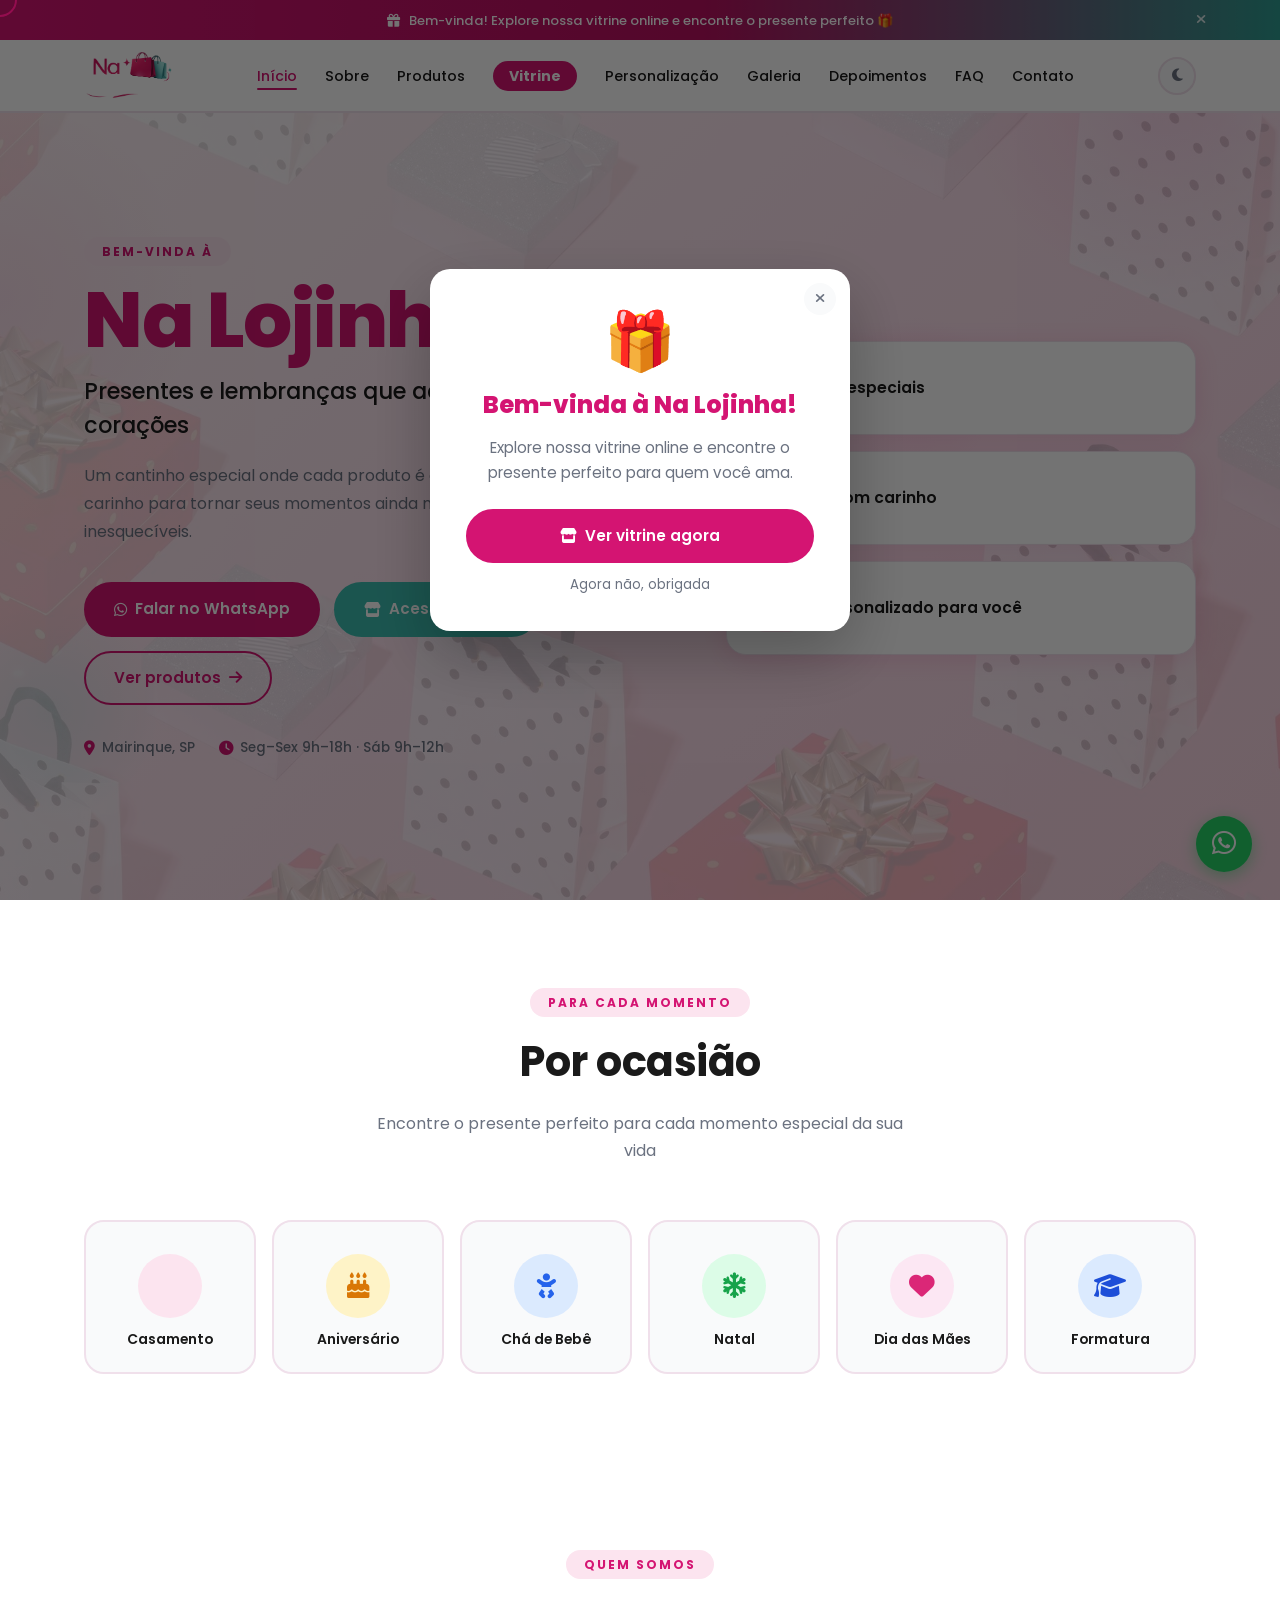
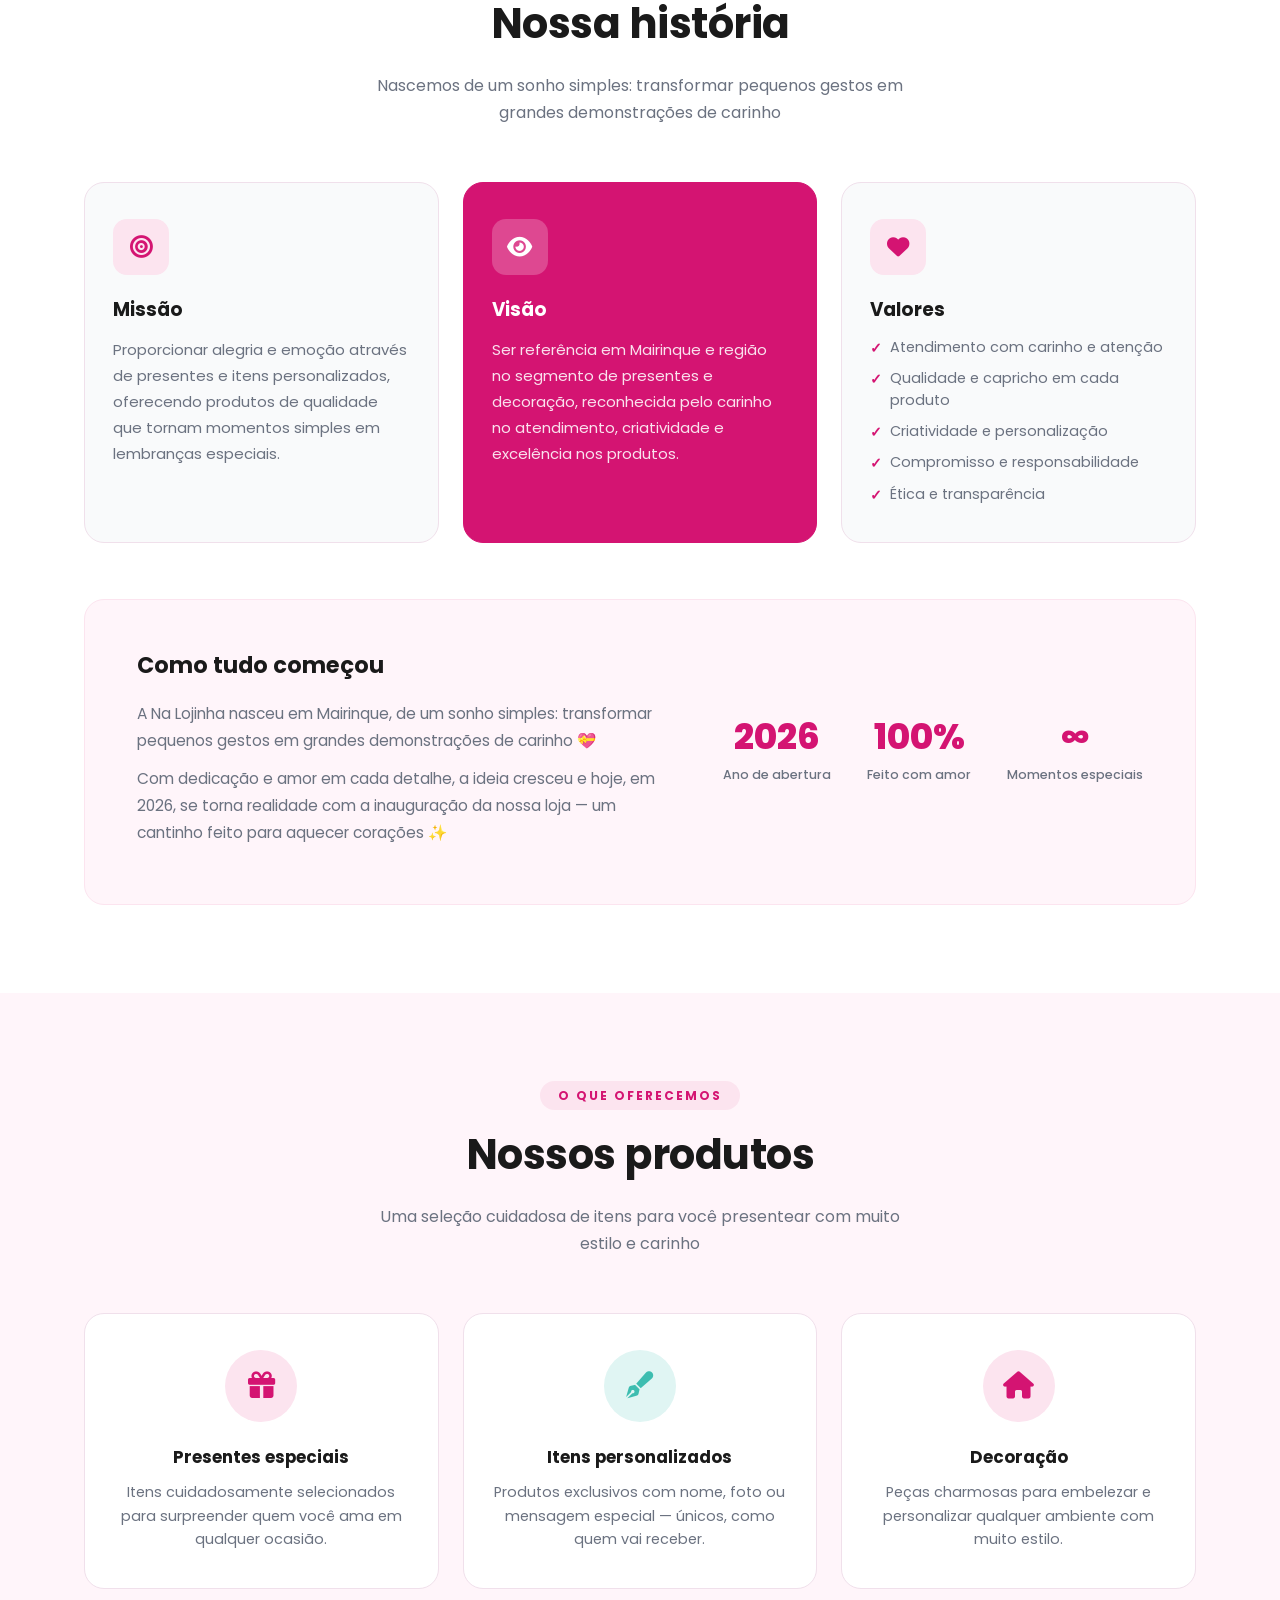
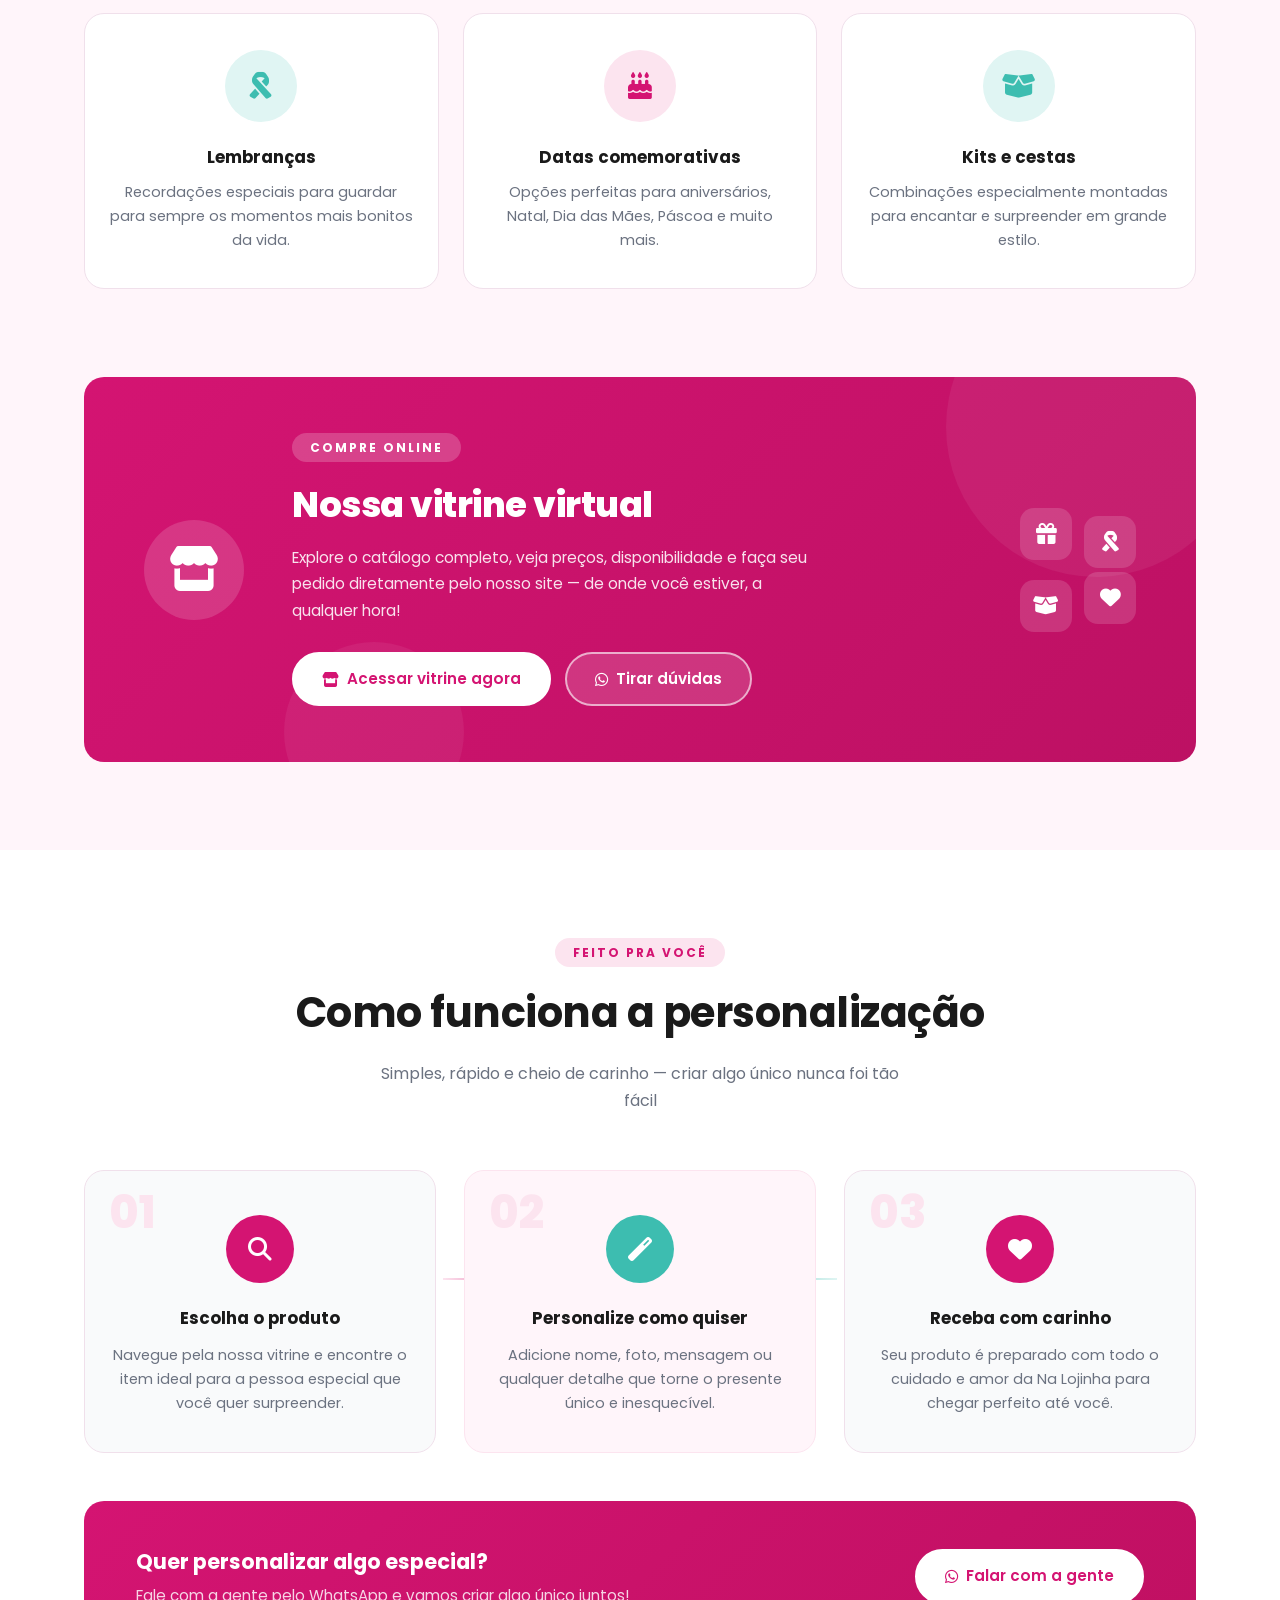
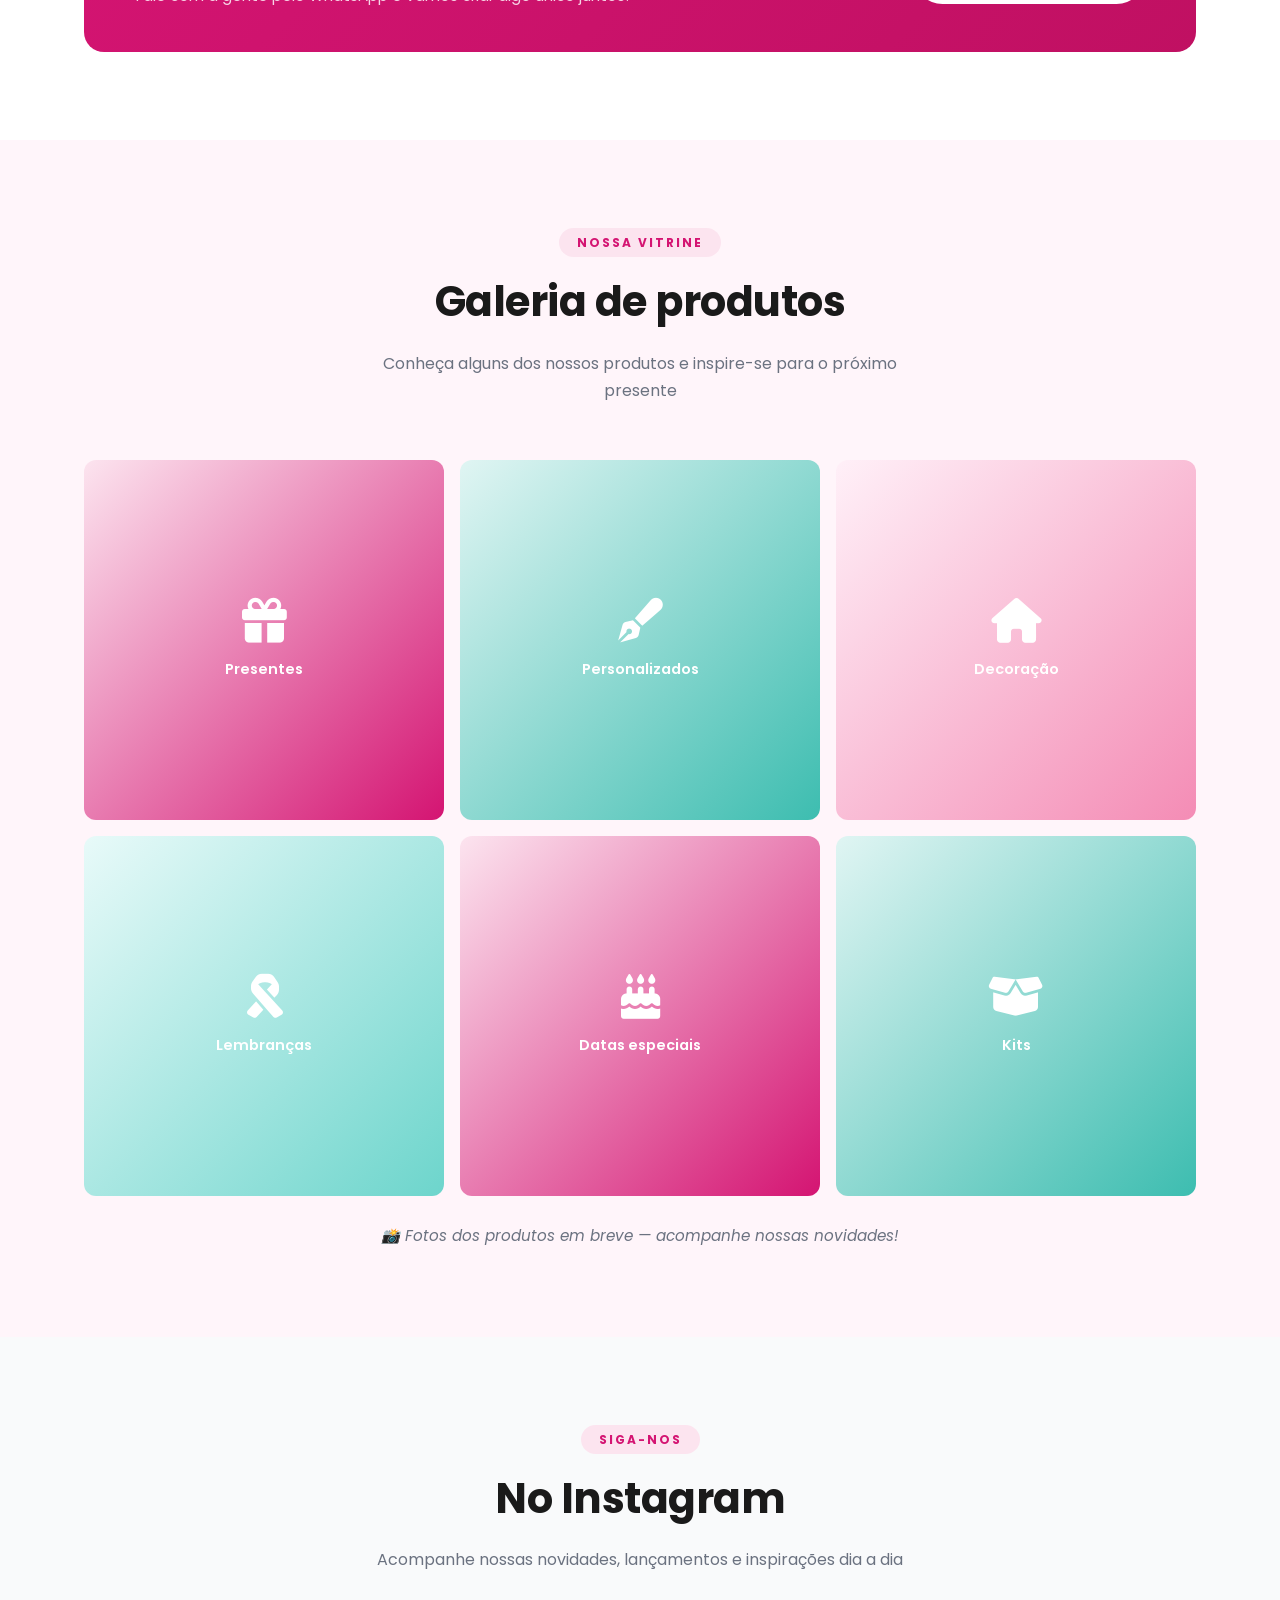
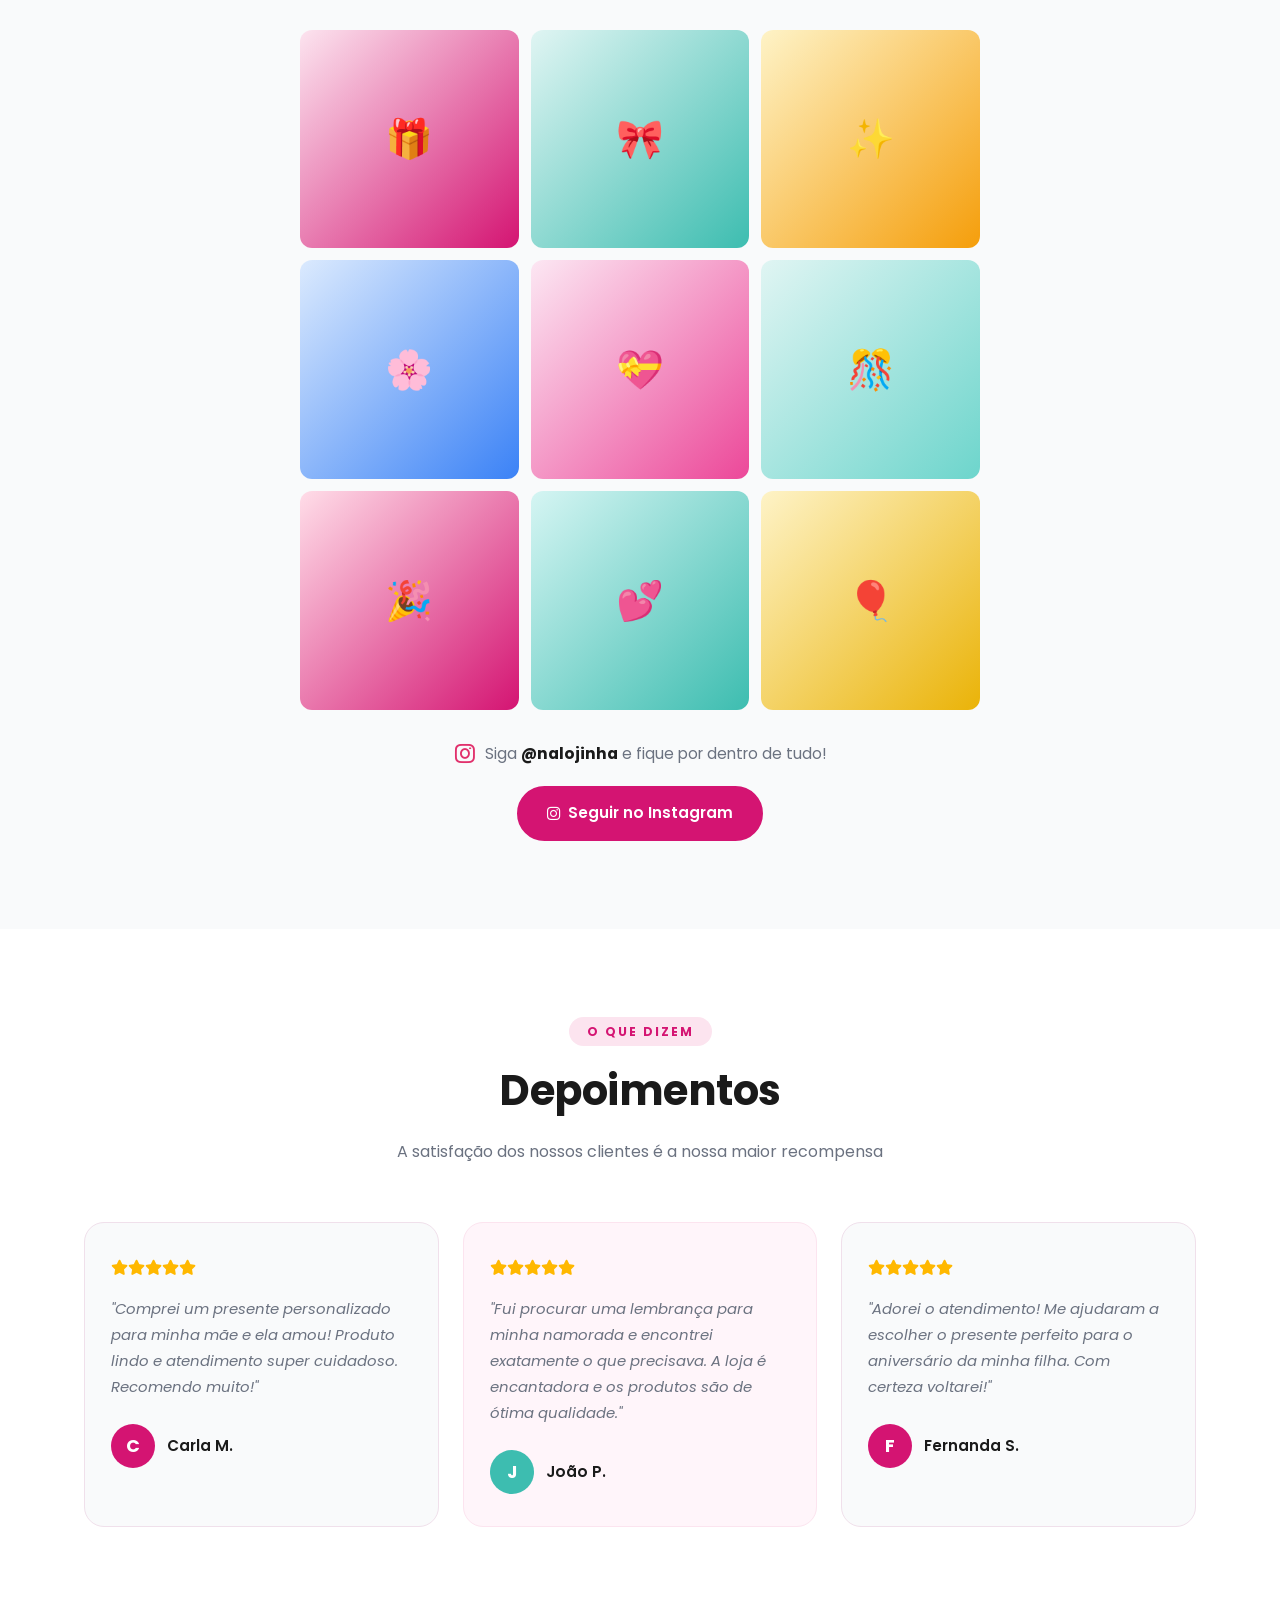
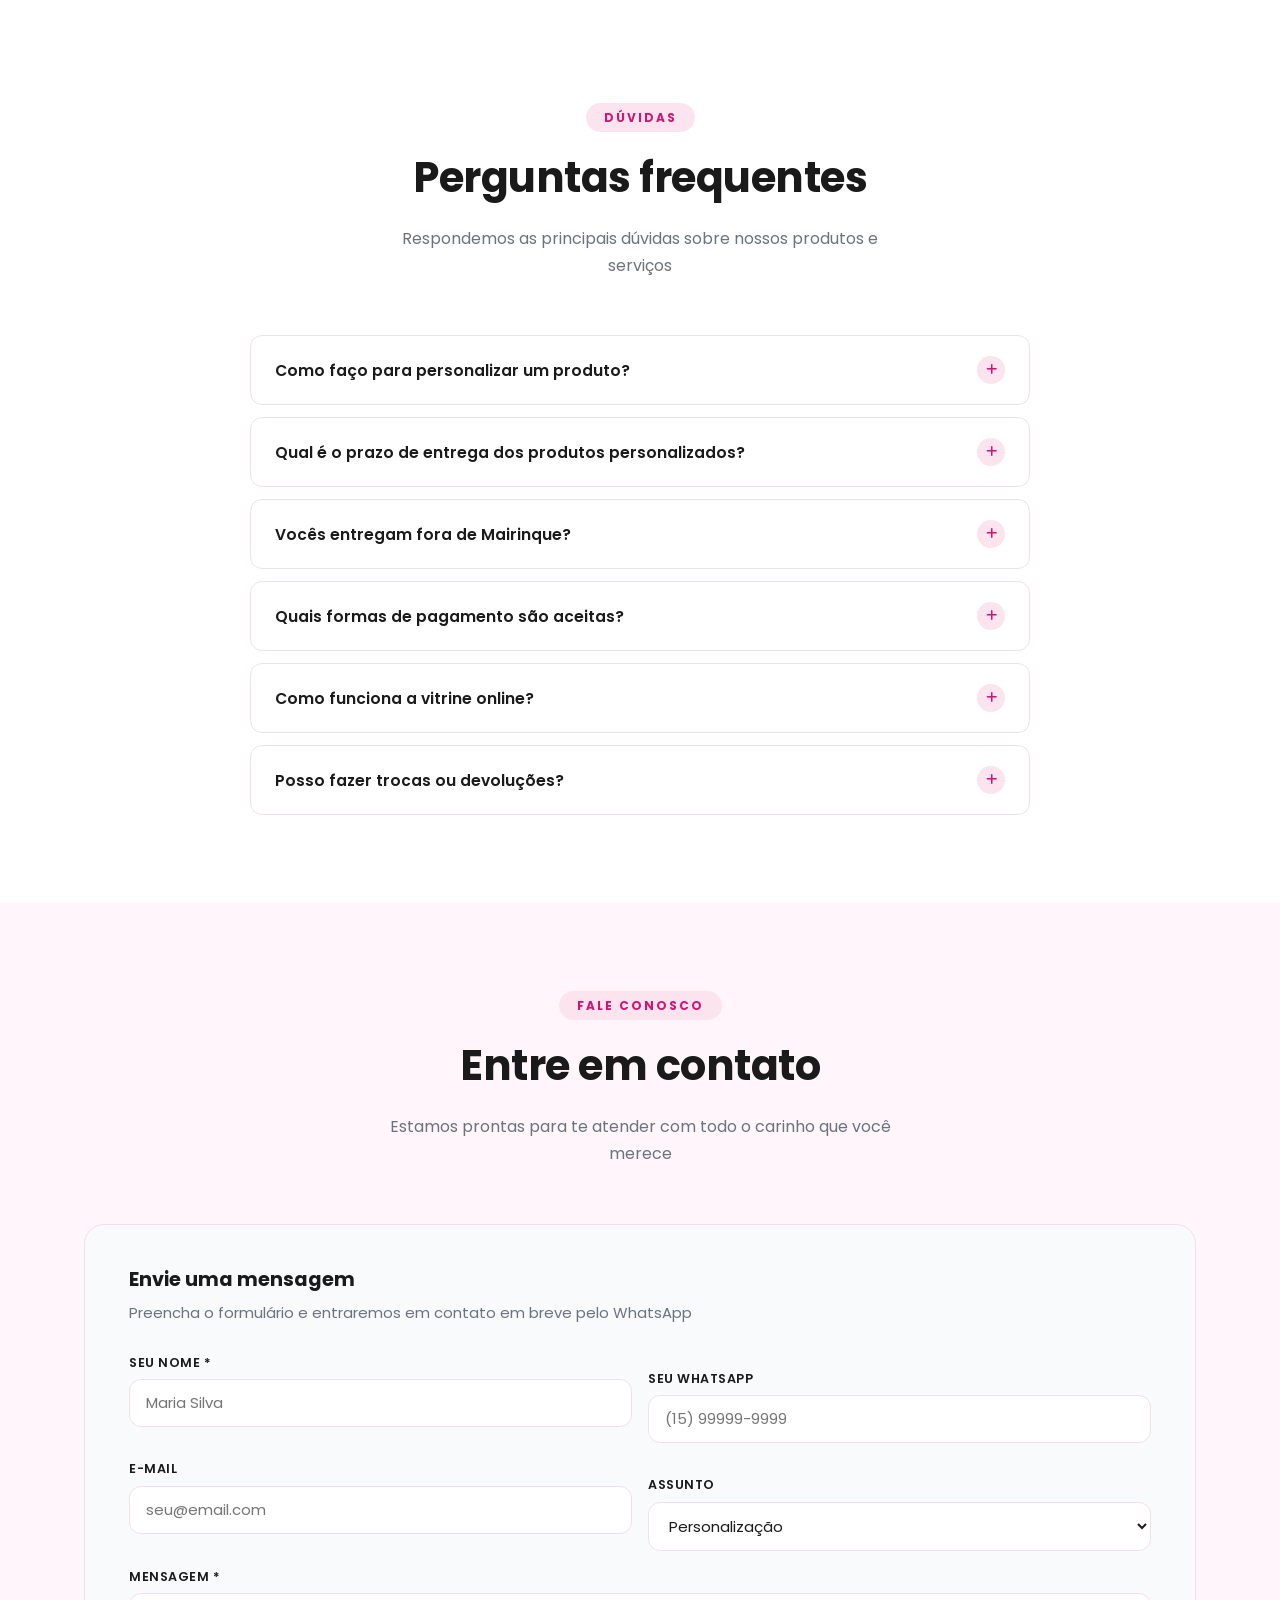
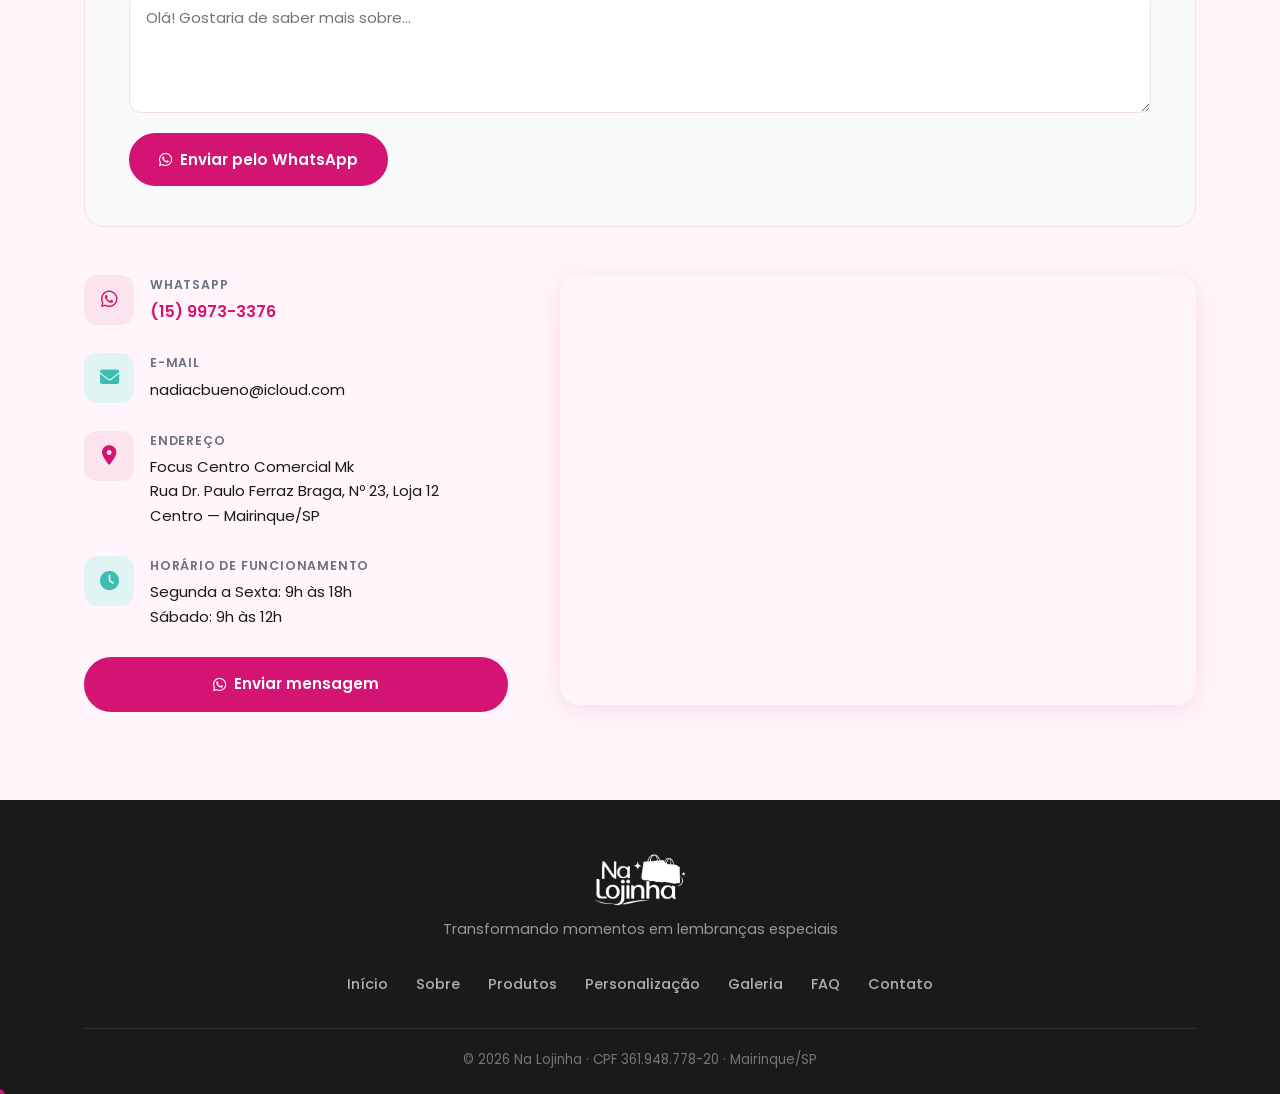
==== commit d2926a87: "feat: loading screen, barra de aviso, dark mode, cursor, categorias, instagram, FAQ, formulário What" ====
--- a/index.html
+++ b/index.html
@@ -36,10 +36,30 @@
   <!-- Font Awesome -->
   <link rel="stylesheet" href="https://cdnjs.cloudflare.com/ajax/libs/font-awesome/6.5.0/css/all.min.css">
 
-  <link rel="stylesheet" href="style.css?v=3">
-  <title>Na Lojinha</title>
+  <link rel="stylesheet" href="style.css?v=5">
+  <title>Na Lojinha — Presentes e Itens Personalizados · Mairinque/SP</title>
 </head>
-<body>
+<body class="has-bar">
+
+  <!-- ===== LOADING SCREEN ===== -->
+  <div id="loadingScreen">
+    <div class="loading-content">
+      <img src="images/logo.png" alt="Na Lojinha" class="loading-logo"
+        onerror="this.style.display='none';document.getElementById('loadingTexto').style.display='block'">
+      <span id="loadingTexto" style="display:none;font-size:1.8rem;font-weight:800;color:#D41472;font-family:'Poppins',sans-serif">Na Lojinha</span>
+      <div class="loading-bar"><div class="loading-fill"></div></div>
+    </div>
+  </div>
+
+  <!-- ===== ANNOUNCEMENT BAR ===== -->
+  <div class="announcement-bar" id="announcementBar">
+    <div class="container announcement-inner">
+      <span><i class="fas fa-gift"></i> Bem-vinda! Explore nossa vitrine online e encontre o presente perfeito 🎁</span>
+      <button class="announcement-close" id="announcementClose" aria-label="Fechar aviso">
+        <i class="fas fa-times"></i>
+      </button>
+    </div>
+  </div>
 
   <!-- ===== HEADER ===== -->
   <header id="header">
@@ -59,28 +79,36 @@
           <li><a href="#personalizacao">Personalização</a></li>
           <li><a href="#galeria">Galeria</a></li>
           <li><a href="#depoimentos">Depoimentos</a></li>
+          <li><a href="#faq">FAQ</a></li>
           <li><a href="#contato">Contato</a></li>
         </ul>
       </nav>
 
-      <button class="hamburger" id="hamburger" aria-label="Abrir menu" aria-expanded="false">
-        <span></span>
-        <span></span>
-        <span></span>
-      </button>
+      <div class="header-actions">
+        <button class="dark-toggle" id="darkToggle" aria-label="Alternar modo escuro">
+          <i class="fas fa-moon" id="darkIcon"></i>
+        </button>
+        <button class="hamburger" id="hamburger" aria-label="Abrir menu" aria-expanded="false">
+          <span></span>
+          <span></span>
+          <span></span>
+        </button>
+      </div>
     </div>
   </header>
 
-  <!-- ===== MENU MOBILE (irmão do header) ===== -->
+  <!-- ===== MENU MOBILE ===== -->
   <nav class="mobile-nav" id="mobileNav" aria-label="Menu mobile" aria-hidden="true">
     <ul>
       <li><a href="#inicio" class="nav-link">Início</a></li>
       <li><a href="#sobre" class="nav-link">Sobre</a></li>
+      <li><a href="#categorias" class="nav-link">Categorias</a></li>
       <li><a href="#produtos" class="nav-link">Produtos</a></li>
       <li><a href="vitrine.html" class="nav-link nav-vitrine-mobile">🛍️ Vitrine online</a></li>
       <li><a href="#personalizacao" class="nav-link">Personalização</a></li>
       <li><a href="#galeria" class="nav-link">Galeria</a></li>
       <li><a href="#depoimentos" class="nav-link">Depoimentos</a></li>
+      <li><a href="#faq" class="nav-link">FAQ</a></li>
       <li><a href="#contato" class="nav-link">Contato</a></li>
     </ul>
   </nav>
@@ -99,7 +127,7 @@
         <h2>Presentes e lembranças que aquecem corações</h2>
         <p class="hero-desc">Um cantinho especial onde cada produto é escolhido com carinho para tornar seus momentos ainda mais inesquecíveis.</p>
         <div class="hero-btns">
-          <a href="https://wa.me/5515997333376" class="btn btn-rosa" aria-label="Falar no WhatsApp">
+          <a href="https://wa.me/5515997333376" class="btn btn-rosa" aria-label="Falar no WhatsApp" target="_blank" rel="noopener noreferrer">
             <i class="fab fa-whatsapp"></i> Falar no WhatsApp
           </a>
           <a href="vitrine.html" class="btn btn-teal">
@@ -127,6 +155,43 @@
           <div class="hero-card-icon"><i class="fas fa-magic"></i></div>
           <span>Personalizado para você</span>
         </div>
+      </div>
+    </div>
+  </section>
+
+  <!-- ===== CATEGORIAS ===== -->
+  <section id="categorias" class="section categorias-section">
+    <div class="container">
+      <div class="section-header">
+        <span class="section-tag">Para cada momento</span>
+        <h2>Por ocasião</h2>
+        <p>Encontre o presente perfeito para cada momento especial da sua vida</p>
+      </div>
+      <div class="categorias-grid">
+        <a href="vitrine.html" class="categoria-card cat-casamento" aria-label="Casamento">
+          <div class="cat-icon"><i class="fas fa-rings-wedding"></i></div>
+          <span>Casamento</span>
+        </a>
+        <a href="vitrine.html" class="categoria-card cat-aniversario" aria-label="Aniversário">
+          <div class="cat-icon"><i class="fas fa-birthday-cake"></i></div>
+          <span>Aniversário</span>
+        </a>
+        <a href="vitrine.html" class="categoria-card cat-bebe" aria-label="Chá de Bebê">
+          <div class="cat-icon"><i class="fas fa-baby"></i></div>
+          <span>Chá de Bebê</span>
+        </a>
+        <a href="vitrine.html" class="categoria-card cat-natal" aria-label="Natal">
+          <div class="cat-icon"><i class="fas fa-snowflake"></i></div>
+          <span>Natal</span>
+        </a>
+        <a href="vitrine.html" class="categoria-card cat-maes" aria-label="Dia das Mães">
+          <div class="cat-icon"><i class="fas fa-heart"></i></div>
+          <span>Dia das Mães</span>
+        </a>
+        <a href="vitrine.html" class="categoria-card cat-formatura" aria-label="Formatura">
+          <div class="cat-icon"><i class="fas fa-graduation-cap"></i></div>
+          <span>Formatura</span>
+        </a>
       </div>
     </div>
   </section>
@@ -232,7 +297,7 @@
     </div>
   </section>
 
-  <!-- ===== BANNER VITRINE (dentro de produtos) ===== -->
+  <!-- ===== BANNER VITRINE ===== -->
   <section class="section vitrine-banner-section">
     <div class="container">
       <div class="vitrine-banner">
@@ -247,7 +312,7 @@
             <a href="vitrine.html" class="btn btn-branco">
               <i class="fas fa-store"></i> Acessar vitrine agora
             </a>
-            <a href="https://wa.me/5515997333376?text=Olá!%20Quero%20saber%20mais%20sobre%20os%20produtos%20disponíveis%20na%20vitrine%20🎁" class="btn btn-branco-outline">
+            <a href="https://wa.me/5515997333376?text=Olá!%20Quero%20saber%20mais%20sobre%20os%20produtos%20disponíveis%20na%20vitrine%20🎁" class="btn btn-branco-outline" target="_blank" rel="noopener noreferrer">
               <i class="fab fa-whatsapp"></i> Tirar dúvidas
             </a>
           </div>
@@ -298,7 +363,7 @@
             <h3>Quer personalizar algo especial?</h3>
             <p>Fale com a gente pelo WhatsApp e vamos criar algo único juntos!</p>
           </div>
-          <a href="https://wa.me/5515997333376?text=Olá!%20Quero%20personalizar%20um%20produto%20da%20Na%20Lojinha%20🎁" class="btn btn-rosa">
+          <a href="https://wa.me/5515997333376?text=Olá!%20Quero%20personalizar%20um%20produto%20da%20Na%20Lojinha%20🎁" class="btn btn-rosa" target="_blank" rel="noopener noreferrer">
             <i class="fab fa-whatsapp"></i> Falar com a gente
           </a>
         </div>
@@ -316,33 +381,64 @@
       </div>
 
       <div class="galeria-grid">
-        <div class="galeria-item gi-rosa">
+        <div class="galeria-item gi-rosa" data-lb-icon="fas fa-gift" data-lb-label="Presentes Especiais" role="button" tabindex="0" aria-label="Ver Presentes Especiais">
           <i class="fas fa-gift"></i>
           <span>Presentes</span>
         </div>
-        <div class="galeria-item gi-teal">
+        <div class="galeria-item gi-teal" data-lb-icon="fas fa-pen-fancy" data-lb-label="Itens Personalizados" role="button" tabindex="0" aria-label="Ver Itens Personalizados">
           <i class="fas fa-pen-fancy"></i>
           <span>Personalizados</span>
         </div>
-        <div class="galeria-item gi-rosa-claro">
+        <div class="galeria-item gi-rosa-claro" data-lb-icon="fas fa-home" data-lb-label="Decoração" role="button" tabindex="0" aria-label="Ver Decoração">
           <i class="fas fa-home"></i>
           <span>Decoração</span>
         </div>
-        <div class="galeria-item gi-teal-claro">
+        <div class="galeria-item gi-teal-claro" data-lb-icon="fas fa-ribbon" data-lb-label="Lembranças" role="button" tabindex="0" aria-label="Ver Lembranças">
           <i class="fas fa-ribbon"></i>
           <span>Lembranças</span>
         </div>
-        <div class="galeria-item gi-rosa">
+        <div class="galeria-item gi-rosa" data-lb-icon="fas fa-birthday-cake" data-lb-label="Datas Especiais" role="button" tabindex="0" aria-label="Ver Datas Especiais">
           <i class="fas fa-birthday-cake"></i>
           <span>Datas especiais</span>
         </div>
-        <div class="galeria-item gi-teal">
+        <div class="galeria-item gi-teal" data-lb-icon="fas fa-box-open" data-lb-label="Kits e Cestas" role="button" tabindex="0" aria-label="Ver Kits e Cestas">
           <i class="fas fa-box-open"></i>
           <span>Kits</span>
         </div>
       </div>
 
       <p class="galeria-nota">📸 Fotos dos produtos em breve — acompanhe nossas novidades!</p>
+    </div>
+  </section>
+
+  <!-- ===== INSTAGRAM MOCK FEED ===== -->
+  <section id="instagram" class="section instagram-section">
+    <div class="container">
+      <div class="section-header">
+        <span class="section-tag">Siga-nos</span>
+        <h2>No Instagram</h2>
+        <p>Acompanhe nossas novidades, lançamentos e inspirações dia a dia</p>
+      </div>
+      <div class="instagram-grid">
+        <div class="insta-post ip-1" aria-hidden="true">🎁</div>
+        <div class="insta-post ip-2" aria-hidden="true">🎀</div>
+        <div class="insta-post ip-3" aria-hidden="true">✨</div>
+        <div class="insta-post ip-4" aria-hidden="true">🌸</div>
+        <div class="insta-post ip-5" aria-hidden="true">💝</div>
+        <div class="insta-post ip-6" aria-hidden="true">🎊</div>
+        <div class="insta-post ip-7" aria-hidden="true">🎉</div>
+        <div class="insta-post ip-8" aria-hidden="true">💕</div>
+        <div class="insta-post ip-9" aria-hidden="true">🎈</div>
+      </div>
+      <div class="instagram-cta">
+        <div class="instagram-handle">
+          <i class="fab fa-instagram"></i>
+          <span>Siga <strong>@nalojinha</strong> e fique por dentro de tudo!</span>
+        </div>
+        <a href="https://instagram.com/nalojinha" target="_blank" rel="noopener noreferrer" class="btn btn-rosa">
+          <i class="fab fa-instagram"></i> Seguir no Instagram
+        </a>
+      </div>
     </div>
   </section>
 
@@ -390,6 +486,80 @@
     </div>
   </section>
 
+  <!-- ===== FAQ ===== -->
+  <section id="faq" class="section faq-section">
+    <div class="container">
+      <div class="section-header">
+        <span class="section-tag">Dúvidas</span>
+        <h2>Perguntas frequentes</h2>
+        <p>Respondemos as principais dúvidas sobre nossos produtos e serviços</p>
+      </div>
+      <div class="faq-list">
+
+        <div class="faq-item">
+          <button class="faq-question" aria-expanded="false">
+            <span>Como faço para personalizar um produto?</span>
+            <div class="faq-icon" aria-hidden="true"><i class="fas fa-plus"></i></div>
+          </button>
+          <div class="faq-answer" aria-hidden="true">
+            <p>É simples! Entre em contato pelo WhatsApp ou acesse nossa vitrine online. Informe o produto desejado e os detalhes da personalização (nome, foto, mensagem) e nossa equipe cuidará de tudo com muito carinho.</p>
+          </div>
+        </div>
+
+        <div class="faq-item">
+          <button class="faq-question" aria-expanded="false">
+            <span>Qual é o prazo de entrega dos produtos personalizados?</span>
+            <div class="faq-icon" aria-hidden="true"><i class="fas fa-plus"></i></div>
+          </button>
+          <div class="faq-answer" aria-hidden="true">
+            <p>O prazo varia conforme o tipo de produto e a complexidade da personalização. Em média, produtos personalizados ficam prontos em 3 a 7 dias úteis. Para datas comemorativas, recomendamos solicitar com antecedência.</p>
+          </div>
+        </div>
+
+        <div class="faq-item">
+          <button class="faq-question" aria-expanded="false">
+            <span>Vocês entregam fora de Mairinque?</span>
+            <div class="faq-icon" aria-hidden="true"><i class="fas fa-plus"></i></div>
+          </button>
+          <div class="faq-answer" aria-hidden="true">
+            <p>Sim! Realizamos entregas para todo o Brasil pelos Correios ou transportadoras. Para clientes da região de Mairinque, também oferecemos entrega local. Entre em contato para detalhes e valores de frete.</p>
+          </div>
+        </div>
+
+        <div class="faq-item">
+          <button class="faq-question" aria-expanded="false">
+            <span>Quais formas de pagamento são aceitas?</span>
+            <div class="faq-icon" aria-hidden="true"><i class="fas fa-plus"></i></div>
+          </button>
+          <div class="faq-answer" aria-hidden="true">
+            <p>Aceitamos PIX, cartão de crédito, débito e dinheiro na loja física. Para pedidos online, trabalhamos com PIX e transferência bancária. Consulte condições de parcelamento pelo WhatsApp.</p>
+          </div>
+        </div>
+
+        <div class="faq-item">
+          <button class="faq-question" aria-expanded="false">
+            <span>Como funciona a vitrine online?</span>
+            <div class="faq-icon" aria-hidden="true"><i class="fas fa-plus"></i></div>
+          </button>
+          <div class="faq-answer" aria-hidden="true">
+            <p>Nossa vitrine online é nosso catálogo digital! Lá você encontra todos os produtos disponíveis com fotos, descrições e preços. Clique em "Acessar Vitrine", escolha o produto e entre em contato pelo WhatsApp para finalizar o pedido.</p>
+          </div>
+        </div>
+
+        <div class="faq-item">
+          <button class="faq-question" aria-expanded="false">
+            <span>Posso fazer trocas ou devoluções?</span>
+            <div class="faq-icon" aria-hidden="true"><i class="fas fa-plus"></i></div>
+          </button>
+          <div class="faq-answer" aria-hidden="true">
+            <p>Para produtos com defeito ou divergência com o pedido, realizamos troca conforme o Código de Defesa do Consumidor. Produtos personalizados não são elegíveis para troca por desistência — verifique todos os detalhes antes de confirmar.</p>
+          </div>
+        </div>
+
+      </div>
+    </div>
+  </section>
+
   <!-- ===== CONTATO ===== -->
   <section id="contato" class="section contato-section">
     <div class="container">
@@ -397,6 +567,49 @@
         <span class="section-tag">Fale conosco</span>
         <h2>Entre em contato</h2>
         <p>Estamos prontas para te atender com todo o carinho que você merece</p>
+      </div>
+
+      <!-- Formulário de contato -->
+      <div class="contato-form-wrap">
+        <h3>Envie uma mensagem</h3>
+        <p>Preencha o formulário e entraremos em contato em breve pelo WhatsApp</p>
+        <form id="contactForm" novalidate>
+          <div class="form-row">
+            <div class="form-group">
+              <label for="fNome">Seu nome *</label>
+              <input type="text" id="fNome" name="nome" placeholder="Maria Silva" required>
+            </div>
+            <div class="form-group">
+              <label for="fWhatsapp">Seu WhatsApp</label>
+              <input type="tel" id="fWhatsapp" name="whatsapp" placeholder="(15) 99999-9999">
+            </div>
+          </div>
+          <div class="form-row">
+            <div class="form-group">
+              <label for="fEmail">E-mail</label>
+              <input type="email" id="fEmail" name="email" placeholder="seu@email.com">
+            </div>
+            <div class="form-group">
+              <label for="fAssunto">Assunto</label>
+              <select id="fAssunto" name="assunto">
+                <option value="Personalização">Personalização</option>
+                <option value="Dúvida sobre produto">Dúvida sobre produto</option>
+                <option value="Orçamento">Orçamento</option>
+                <option value="Encomenda">Encomenda</option>
+                <option value="Outro">Outro</option>
+              </select>
+            </div>
+          </div>
+          <div class="form-group">
+            <label for="fMensagem">Mensagem *</label>
+            <textarea id="fMensagem" name="mensagem" placeholder="Olá! Gostaria de saber mais sobre..." required></textarea>
+          </div>
+          <div class="form-actions">
+            <button type="submit" class="btn btn-rosa">
+              <i class="fab fa-whatsapp"></i> Enviar pelo WhatsApp
+            </button>
+          </div>
+        </form>
       </div>
 
       <div class="contato-grid">
@@ -431,8 +644,7 @@
               <p>Segunda a Sexta: 9h às 18h<br>Sábado: 9h às 12h</p>
             </div>
           </div>
-
-          <a href="https://wa.me/5515997333376?text=Olá!%20Gostaria%20de%20saber%20mais%20sobre%20os%20produtos%20da%20Na%20Lojinha%20🎁" class="btn btn-rosa btn-full">
+          <a href="https://wa.me/5515997333376?text=Olá!%20Gostaria%20de%20saber%20mais%20sobre%20os%20produtos%20da%20Na%20Lojinha%20🎁" class="btn btn-rosa btn-full" target="_blank" rel="noopener noreferrer">
             <i class="fab fa-whatsapp"></i> Enviar mensagem
           </a>
         </div>
@@ -468,6 +680,7 @@
         <a href="#produtos">Produtos</a>
         <a href="#personalizacao">Personalização</a>
         <a href="#galeria">Galeria</a>
+        <a href="#faq">FAQ</a>
         <a href="#contato">Contato</a>
       </nav>
       <div class="footer-bottom">
@@ -489,6 +702,45 @@
     <i class="fab fa-whatsapp"></i>
   </a>
 
-  <script src="script.js?v=3"></script>
+  <!-- ===== BOTÃO VOLTAR AO TOPO ===== -->
+  <button class="btn-topo" id="btnTopo" aria-label="Voltar ao topo">
+    <i class="fas fa-arrow-up"></i>
+  </button>
+
+  <!-- ===== CURSOR PERSONALIZADO ===== -->
+  <div class="cursor-dot" id="cursorDot" aria-hidden="true"></div>
+  <div class="cursor-ring" id="cursorRing" aria-hidden="true"></div>
+
+  <!-- ===== POPUP BOAS-VINDAS ===== -->
+  <div class="popup-overlay" id="popupOverlay" role="dialog" aria-modal="true" aria-label="Bem-vinda à Na Lojinha">
+    <div class="popup-box">
+      <button class="popup-close" id="popupClose" aria-label="Fechar popup">
+        <i class="fas fa-times"></i>
+      </button>
+      <div class="popup-deco" aria-hidden="true">🎁</div>
+      <h3>Bem-vinda à Na Lojinha!</h3>
+      <p>Explore nossa vitrine online e encontre o presente perfeito para quem você ama.</p>
+      <a href="vitrine.html" class="btn btn-rosa btn-full">
+        <i class="fas fa-store"></i> Ver vitrine agora
+      </a>
+      <button class="popup-skip" id="popupSkip">Agora não, obrigada</button>
+    </div>
+  </div>
+
+  <!-- ===== LIGHTBOX ===== -->
+  <div class="lightbox-overlay" id="lightboxOverlay" role="dialog" aria-modal="true" aria-label="Visualização ampliada">
+    <button class="lightbox-close" id="lightboxClose" aria-label="Fechar">
+      <i class="fas fa-times"></i>
+    </button>
+    <button class="lightbox-nav" id="lightboxPrev" aria-label="Anterior">
+      <i class="fas fa-chevron-left"></i>
+    </button>
+    <div class="lightbox-content" id="lightboxContent"></div>
+    <button class="lightbox-nav" id="lightboxNext" aria-label="Próximo">
+      <i class="fas fa-chevron-right"></i>
+    </button>
+  </div>
+
+  <script src="script.js?v=4"></script>
 </body>
 </html>
--- a/style.css
+++ b/style.css
@@ -218,6 +218,10 @@
   transition: box-shadow var(--transicao);
 }
 
+header {
+  transition: box-shadow var(--transicao), top 0.35s ease;
+}
+
 header.scrolled {
   box-shadow: 0 4px 20px rgba(212, 20, 114, 0.1);
 }
@@ -324,7 +328,7 @@
   border-bottom: 1px solid var(--borda);
   max-height: 0;
   overflow: hidden;
-  transition: max-height 0.4s ease, padding 0.3s ease;
+  transition: max-height 0.4s ease, padding 0.3s ease, top 0.35s ease;
   z-index: 999;
 }
 
@@ -1520,6 +1524,846 @@
 .vb-icon-4 { margin-top: -8px; }
 
 /* ============================================================
+   LOADING SCREEN
+   ============================================================ */
+#loadingScreen {
+  position: fixed;
+  inset: 0;
+  background: var(--branco);
+  display: flex;
+  align-items: center;
+  justify-content: center;
+  z-index: 9999;
+  transition: opacity 0.55s ease, visibility 0.55s ease;
+}
+
+#loadingScreen.oculto {
+  opacity: 0;
+  visibility: hidden;
+  pointer-events: none;
+}
+
+.loading-content {
+  display: flex;
+  flex-direction: column;
+  align-items: center;
+  gap: 24px;
+}
+
+.loading-logo {
+  height: 80px;
+  width: auto;
+  animation: pulseRosa 1.2s ease-in-out infinite;
+}
+
+.loading-bar {
+  width: 160px;
+  height: 4px;
+  background: var(--rosa-claro);
+  border-radius: 4px;
+  overflow: hidden;
+}
+
+.loading-fill {
+  height: 100%;
+  background: linear-gradient(90deg, var(--rosa), var(--teal));
+  border-radius: 4px;
+  animation: loadingFill 1.4s ease-in-out forwards;
+}
+
+@keyframes pulseRosa {
+  0%, 100% { transform: scale(1); opacity: 1; }
+  50%       { transform: scale(1.07); opacity: 0.82; }
+}
+
+@keyframes loadingFill {
+  from { width: 0%; }
+  to   { width: 100%; }
+}
+
+/* ============================================================
+   ANNOUNCEMENT BAR
+   ============================================================ */
+.announcement-bar {
+  position: fixed;
+  top: 0;
+  left: 0;
+  right: 0;
+  z-index: 1100;
+  height: 40px;
+  background: linear-gradient(90deg, var(--rosa) 0%, #B81060 55%, var(--teal-escuro) 100%);
+  display: flex;
+  align-items: center;
+  overflow: hidden;
+  transition: height 0.35s ease, opacity 0.35s ease;
+}
+
+.announcement-bar.dismissing {
+  height: 0;
+  opacity: 0;
+}
+
+.announcement-inner {
+  display: flex;
+  align-items: center;
+  justify-content: center;
+  gap: 12px;
+  position: relative;
+  width: 100%;
+  padding: 0 48px;
+}
+
+.announcement-inner span {
+  color: var(--branco);
+  font-size: 0.82rem;
+  font-weight: 500;
+  text-align: center;
+  white-space: nowrap;
+  overflow: hidden;
+  text-overflow: ellipsis;
+}
+
+.announcement-inner span i { margin-right: 6px; }
+
+.announcement-close {
+  position: absolute;
+  right: 0;
+  top: 50%;
+  transform: translateY(-50%);
+  background: none;
+  border: none;
+  color: rgba(255,255,255,0.8);
+  cursor: pointer;
+  padding: 8px 14px;
+  font-size: 0.85rem;
+  transition: color var(--transicao);
+  line-height: 1;
+}
+
+.announcement-close:hover { color: var(--branco); }
+
+/* Header/nav offset quando barra está visível */
+body.has-bar header { top: 40px; transition: top 0.35s ease, box-shadow var(--transicao); }
+body.has-bar .mobile-nav { top: calc(40px + var(--header-height)); }
+body.has-bar .hero { padding-top: calc(40px + var(--header-height) + 72px); }
+
+/* ============================================================
+   HEADER ACTIONS (dark toggle + hamburger wrapper)
+   ============================================================ */
+.header-actions {
+  display: flex;
+  align-items: center;
+  gap: 8px;
+  flex-shrink: 0;
+}
+
+/* ============================================================
+   DARK MODE TOGGLE
+   ============================================================ */
+.dark-toggle {
+  width: 38px;
+  height: 38px;
+  border-radius: 50%;
+  border: 2px solid var(--borda);
+  background: var(--cinza-claro);
+  color: var(--texto-sec);
+  cursor: pointer;
+  display: flex;
+  align-items: center;
+  justify-content: center;
+  font-size: 0.9rem;
+  flex-shrink: 0;
+  transition: all var(--transicao);
+}
+
+.dark-toggle:hover {
+  border-color: var(--rosa);
+  color: var(--rosa);
+  background: var(--rosa-fundo);
+}
+
+/* ============================================================
+   DARK MODE
+   ============================================================ */
+html.dark {
+  --branco:       #111827;
+  --cinza-claro:  #1F2937;
+  --texto:        #F3F4F6;
+  --texto-sec:    #9CA3AF;
+  --borda:        #374151;
+  --rosa-fundo:   #1F0B16;
+  --rosa-claro:   #3D1228;
+  --teal-claro:   #0B2826;
+  --sombra:       0 4px 24px rgba(0,0,0,0.5);
+  --sombra-hover: 0 8px 40px rgba(0,0,0,0.7);
+}
+
+html.dark body { background: #111827; }
+
+html.dark #loadingScreen { background: #111827; }
+
+html.dark header,
+html.dark .mobile-nav {
+  background: #111827;
+  border-color: #374151;
+}
+
+html.dark .hero {
+  background:
+    linear-gradient(135deg, rgba(17,24,39,0.94) 0%, rgba(17,24,39,0.88) 50%, rgba(31,11,22,0.88) 100%),
+    url('images/bg-hero.jpg') center / cover no-repeat;
+  background-attachment: fixed, fixed;
+}
+
+html.dark .sobre-section {
+  background:
+    linear-gradient(rgba(17,24,39,0.96), rgba(17,24,39,0.96)),
+    url('images/bg-sobre.jpg') center / cover no-repeat;
+  background-attachment: scroll, fixed;
+}
+
+html.dark .personalizacao-section {
+  background:
+    linear-gradient(rgba(17,24,39,0.96), rgba(17,24,39,0.96)),
+    url('images/bg-personalizacao.jpg') center / cover no-repeat;
+  background-attachment: scroll, fixed;
+}
+
+html.dark .depoimentos-section {
+  background:
+    linear-gradient(rgba(17,24,39,0.94), rgba(17,24,39,0.94)),
+    url('images/bg-depoimentos.jpg') center / cover no-repeat;
+  background-attachment: scroll, fixed;
+}
+
+html.dark .contato-section {
+  background:
+    linear-gradient(rgba(17,24,39,0.96), rgba(17,24,39,0.96)),
+    url('images/bg-contato.jpg') center / cover no-repeat;
+  background-attachment: scroll, fixed;
+}
+
+html.dark .faq-section {
+  background:
+    linear-gradient(rgba(17,24,39,0.96), rgba(17,24,39,0.96)),
+    url('images/bg-sobre.jpg') center / cover no-repeat;
+  background-attachment: scroll, fixed;
+}
+
+html.dark .historia-block {
+  background: #1F2937;
+  border-color: #374151;
+}
+
+html.dark .footer { background: #0F172A; }
+
+html.dark .hamburger span { background: #F3F4F6; }
+html.dark .mobile-nav a { color: #F3F4F6; }
+
+html.dark .form-group input,
+html.dark .form-group select,
+html.dark .form-group textarea {
+  background: #1F2937;
+  color: #F3F4F6;
+  border-color: #374151;
+}
+
+html.dark .contato-form-wrap { background: #1F2937; border-color: #374151; }
+
+html.dark .faq-item { background: #1F2937; border-color: #374151; }
+
+html.dark .categoria-card { background: #1F2937; border-color: #374151; }
+
+html.dark .instagram-section { background: #1F2937; }
+
+/* ============================================================
+   CURSOR PERSONALIZADO
+   ============================================================ */
+.cursor-dot,
+.cursor-ring {
+  position: fixed;
+  border-radius: 50%;
+  pointer-events: none;
+  z-index: 10000;
+  transform: translate(-50%, -50%);
+  display: none;
+}
+
+@media (min-width: 1024px) and (pointer: fine) {
+  body { cursor: none; }
+  a, button, [role="button"], input, select, textarea { cursor: none; }
+
+  .cursor-dot {
+    display: block;
+    width: 9px;
+    height: 9px;
+    background: var(--rosa);
+    transition: transform 0.1s ease;
+  }
+
+  .cursor-ring {
+    display: block;
+    width: 34px;
+    height: 34px;
+    border: 2px solid rgba(212, 20, 114, 0.45);
+    transition: width 0.25s ease, height 0.25s ease, border-color 0.25s ease;
+    background: transparent;
+  }
+
+  .cursor-ring.expandido {
+    width: 48px;
+    height: 48px;
+    border-color: rgba(212, 20, 114, 0.7);
+  }
+}
+
+/* ============================================================
+   BACK TO TOP
+   ============================================================ */
+.btn-topo {
+  position: fixed;
+  bottom: 96px;
+  right: 28px;
+  width: 44px;
+  height: 44px;
+  background: var(--rosa);
+  color: var(--branco);
+  border: none;
+  border-radius: 50%;
+  display: flex;
+  align-items: center;
+  justify-content: center;
+  font-size: 1rem;
+  cursor: pointer;
+  z-index: 800;
+  opacity: 0;
+  visibility: hidden;
+  transform: translateY(14px);
+  transition: opacity 0.3s ease, transform 0.3s ease, visibility 0.3s ease, background 0.3s ease;
+  box-shadow: 0 4px 16px rgba(212, 20, 114, 0.35);
+}
+
+.btn-topo.visivel {
+  opacity: 1;
+  visibility: visible;
+  transform: translateY(0);
+}
+
+.btn-topo:hover {
+  background: var(--rosa-escuro);
+  transform: translateY(-3px);
+}
+
+/* ============================================================
+   POPUP BOAS-VINDAS
+   ============================================================ */
+.popup-overlay {
+  position: fixed;
+  inset: 0;
+  background: rgba(0,0,0,0.55);
+  z-index: 8000;
+  display: flex;
+  align-items: center;
+  justify-content: center;
+  opacity: 0;
+  visibility: hidden;
+  transition: opacity 0.35s ease, visibility 0.35s ease;
+  padding: 20px;
+}
+
+.popup-overlay.ativo {
+  opacity: 1;
+  visibility: visible;
+}
+
+.popup-box {
+  background: var(--branco);
+  border-radius: var(--radius-lg);
+  padding: 44px 36px 36px;
+  max-width: 420px;
+  width: 100%;
+  text-align: center;
+  position: relative;
+  box-shadow: 0 24px 64px rgba(0,0,0,0.25);
+  transform: scale(0.9) translateY(24px);
+  transition: transform 0.35s cubic-bezier(.34,1.56,.64,1);
+}
+
+.popup-overlay.ativo .popup-box {
+  transform: scale(1) translateY(0);
+}
+
+.popup-close {
+  position: absolute;
+  top: 14px;
+  right: 14px;
+  background: var(--cinza-claro);
+  border: none;
+  width: 32px;
+  height: 32px;
+  border-radius: 50%;
+  display: flex;
+  align-items: center;
+  justify-content: center;
+  cursor: pointer;
+  color: var(--texto-sec);
+  font-size: 0.85rem;
+  transition: all var(--transicao);
+}
+
+.popup-close:hover { background: var(--rosa-claro); color: var(--rosa); }
+
+.popup-deco {
+  font-size: 3.6rem;
+  margin-bottom: 16px;
+  display: block;
+  animation: floatGroup 3s ease-in-out infinite;
+  line-height: 1;
+}
+
+.popup-box h3 {
+  font-size: 1.5rem;
+  font-weight: 800;
+  color: var(--rosa);
+  margin-bottom: 10px;
+}
+
+.popup-box p {
+  color: var(--texto-sec);
+  font-size: 0.95rem;
+  line-height: 1.65;
+  margin-bottom: 24px;
+}
+
+.popup-skip {
+  display: block;
+  width: 100%;
+  background: none;
+  border: none;
+  color: var(--texto-sec);
+  font-size: 0.83rem;
+  margin-top: 12px;
+  cursor: pointer;
+  font-family: var(--font);
+  transition: color var(--transicao);
+}
+
+.popup-skip:hover { color: var(--rosa); }
+
+/* ============================================================
+   LIGHTBOX
+   ============================================================ */
+.lightbox-overlay {
+  position: fixed;
+  inset: 0;
+  background: rgba(0,0,0,0.92);
+  z-index: 9000;
+  display: flex;
+  align-items: center;
+  justify-content: center;
+  opacity: 0;
+  visibility: hidden;
+  transition: opacity 0.3s ease, visibility 0.3s ease;
+}
+
+.lightbox-overlay.ativo {
+  opacity: 1;
+  visibility: visible;
+}
+
+.lightbox-close {
+  position: absolute;
+  top: 20px;
+  right: 20px;
+  background: rgba(255,255,255,0.15);
+  border: none;
+  color: #fff;
+  width: 44px;
+  height: 44px;
+  border-radius: 50%;
+  font-size: 1.1rem;
+  cursor: pointer;
+  display: flex;
+  align-items: center;
+  justify-content: center;
+  transition: background var(--transicao);
+  z-index: 1;
+}
+
+.lightbox-close:hover { background: rgba(255,255,255,0.3); }
+
+.lightbox-content {
+  display: flex;
+  flex-direction: column;
+  align-items: center;
+  justify-content: center;
+  gap: 20px;
+  text-align: center;
+  padding: 60px 80px;
+  animation: fadeSlideUp 0.25s ease both;
+}
+
+.lightbox-content .lb-icon {
+  font-size: 6rem;
+  color: rgba(255,255,255,0.9);
+  filter: drop-shadow(0 4px 24px rgba(212,20,114,0.4));
+}
+
+.lightbox-content .lb-label {
+  font-size: 1.3rem;
+  color: rgba(255,255,255,0.88);
+  font-weight: 700;
+  font-family: var(--font);
+  letter-spacing: -0.3px;
+}
+
+.lightbox-content .lb-sub {
+  font-size: 0.9rem;
+  color: rgba(255,255,255,0.5);
+  font-family: var(--font);
+}
+
+.lightbox-nav {
+  position: absolute;
+  top: 50%;
+  transform: translateY(-50%);
+  background: rgba(255,255,255,0.15);
+  border: none;
+  color: #fff;
+  width: 50px;
+  height: 50px;
+  border-radius: 50%;
+  font-size: 1.1rem;
+  cursor: pointer;
+  display: flex;
+  align-items: center;
+  justify-content: center;
+  transition: background var(--transicao);
+}
+
+.lightbox-nav:hover { background: rgba(255,255,255,0.3); }
+
+#lightboxPrev { left: 20px; }
+#lightboxNext { right: 20px; }
+
+/* ============================================================
+   CATEGORIAS
+   ============================================================ */
+.categorias-section { background: var(--branco); }
+
+.categorias-grid {
+  display: grid;
+  grid-template-columns: repeat(6, 1fr);
+  gap: 16px;
+}
+
+.categoria-card {
+  display: flex;
+  flex-direction: column;
+  align-items: center;
+  gap: 12px;
+  padding: 32px 16px 24px;
+  border-radius: var(--radius-lg);
+  border: 2px solid var(--borda);
+  background: var(--cinza-claro);
+  text-decoration: none;
+  transition: all var(--transicao);
+  cursor: pointer;
+  position: relative;
+  overflow: hidden;
+}
+
+.categoria-card::before {
+  content: '';
+  position: absolute;
+  inset: 0;
+  opacity: 0;
+  transition: opacity var(--transicao);
+  border-radius: var(--radius-lg);
+}
+
+.cat-casamento::before    { background: linear-gradient(135deg, #FFF0F8, var(--rosa-claro)); }
+.cat-aniversario::before  { background: linear-gradient(135deg, #FFF7E6, #FFE0A0); }
+.cat-bebe::before         { background: linear-gradient(135deg, #EFF6FF, #BFDBFE); }
+.cat-natal::before        { background: linear-gradient(135deg, #F0FDF4, #BBF7D0); }
+.cat-maes::before         { background: linear-gradient(135deg, #FFF0F8, #FECDD3); }
+.cat-formatura::before    { background: linear-gradient(135deg, #EFF6FF, #BFDBFE); }
+
+.categoria-card:hover {
+  transform: translateY(-6px);
+  box-shadow: var(--sombra);
+  border-color: transparent;
+}
+
+.categoria-card:hover::before { opacity: 1; }
+
+.cat-icon {
+  width: 64px;
+  height: 64px;
+  border-radius: 50%;
+  display: flex;
+  align-items: center;
+  justify-content: center;
+  font-size: 1.6rem;
+  position: relative;
+  z-index: 1;
+  transition: transform var(--transicao);
+}
+
+.categoria-card:hover .cat-icon { transform: scale(1.18) rotate(-6deg); }
+
+.cat-casamento .cat-icon    { background: var(--rosa-claro);   color: var(--rosa); }
+.cat-aniversario .cat-icon  { background: #FEF3C7;             color: #D97706; }
+.cat-bebe .cat-icon         { background: #DBEAFE;             color: #2563EB; }
+.cat-natal .cat-icon        { background: #DCFCE7;             color: #16A34A; }
+.cat-maes .cat-icon         { background: #FCE7F3;             color: #DB2777; }
+.cat-formatura .cat-icon    { background: #DBEAFE;             color: #1D4ED8; }
+
+.categoria-card span {
+  font-size: 0.87rem;
+  font-weight: 600;
+  color: var(--texto);
+  position: relative;
+  z-index: 1;
+  text-align: center;
+  line-height: 1.3;
+}
+
+/* ============================================================
+   INSTAGRAM MOCK FEED
+   ============================================================ */
+.instagram-section { background: var(--cinza-claro); }
+
+.instagram-grid {
+  display: grid;
+  grid-template-columns: repeat(3, 1fr);
+  gap: 12px;
+  margin-bottom: 32px;
+  max-width: 680px;
+  margin-left: auto;
+  margin-right: auto;
+}
+
+.insta-post {
+  aspect-ratio: 1;
+  border-radius: var(--radius);
+  display: flex;
+  align-items: center;
+  justify-content: center;
+  font-size: 2.4rem;
+  cursor: pointer;
+  transition: transform var(--transicao), filter var(--transicao);
+  position: relative;
+  overflow: hidden;
+}
+
+.insta-post:hover { transform: scale(1.04); filter: brightness(1.08) saturate(1.1); }
+
+.ip-1 { background: linear-gradient(135deg, var(--rosa-claro), var(--rosa)); }
+.ip-2 { background: linear-gradient(135deg, var(--teal-claro), var(--teal)); }
+.ip-3 { background: linear-gradient(135deg, #FEF3C7, #F59E0B); }
+.ip-4 { background: linear-gradient(135deg, #DBEAFE, #3B82F6); }
+.ip-5 { background: linear-gradient(135deg, #FCE7F3, #EC4899); }
+.ip-6 { background: linear-gradient(135deg, var(--teal-claro), #6DD5CC); }
+.ip-7 { background: linear-gradient(135deg, #FFDDE8, var(--rosa)); }
+.ip-8 { background: linear-gradient(135deg, #D5F5F3, var(--teal)); }
+.ip-9 { background: linear-gradient(135deg, #FEF3C7, #EAB308); }
+
+.instagram-cta { text-align: center; }
+
+.instagram-handle {
+  display: flex;
+  align-items: center;
+  justify-content: center;
+  gap: 10px;
+  margin-bottom: 20px;
+  color: var(--texto-sec);
+  font-size: 0.97rem;
+}
+
+.instagram-handle i { color: #E1306C; font-size: 1.4rem; }
+.instagram-handle strong { color: var(--texto); font-weight: 700; }
+
+/* ============================================================
+   FAQ
+   ============================================================ */
+.faq-section {
+  background:
+    linear-gradient(rgba(255,255,255,0.92), rgba(255,255,255,0.92)),
+    url('images/bg-sobre.jpg') center / cover no-repeat;
+  background-attachment: scroll, fixed;
+}
+
+.faq-list {
+  max-width: 780px;
+  margin: 0 auto;
+  display: flex;
+  flex-direction: column;
+  gap: 12px;
+}
+
+.faq-item {
+  border: 1px solid var(--borda);
+  border-radius: var(--radius);
+  overflow: hidden;
+  background: var(--branco);
+  transition: box-shadow var(--transicao), border-color var(--transicao);
+}
+
+.faq-item.ativo {
+  box-shadow: var(--sombra);
+  border-color: var(--rosa-claro);
+}
+
+.faq-question {
+  width: 100%;
+  display: flex;
+  align-items: center;
+  justify-content: space-between;
+  padding: 20px 24px;
+  background: none;
+  border: none;
+  cursor: pointer;
+  text-align: left;
+  gap: 16px;
+  font-family: var(--font);
+}
+
+.faq-question span {
+  font-size: 0.97rem;
+  font-weight: 600;
+  color: var(--texto);
+  flex: 1;
+  line-height: 1.5;
+}
+
+.faq-icon {
+  width: 28px;
+  height: 28px;
+  min-width: 28px;
+  background: var(--rosa-claro);
+  color: var(--rosa);
+  border-radius: 50%;
+  display: flex;
+  align-items: center;
+  justify-content: center;
+  font-size: 0.78rem;
+  transition: transform var(--transicao), background var(--transicao), color var(--transicao);
+}
+
+.faq-item.ativo .faq-icon {
+  background: var(--rosa);
+  color: var(--branco);
+  transform: rotate(45deg);
+}
+
+.faq-answer {
+  max-height: 0;
+  overflow: hidden;
+  transition: max-height 0.4s ease;
+}
+
+.faq-item.ativo .faq-answer { max-height: 280px; }
+
+.faq-answer p {
+  padding: 0 24px 22px;
+  color: var(--texto-sec);
+  font-size: 0.93rem;
+  line-height: 1.75;
+}
+
+/* ============================================================
+   FORMULÁRIO DE CONTATO
+   ============================================================ */
+.contato-form-wrap {
+  margin-bottom: 48px;
+  background: var(--cinza-claro);
+  border-radius: var(--radius-lg);
+  padding: 40px 44px;
+  border: 1px solid var(--borda);
+}
+
+.contato-form-wrap h3 {
+  font-size: 1.2rem;
+  font-weight: 700;
+  color: var(--texto);
+  margin-bottom: 6px;
+}
+
+.contato-form-wrap > p {
+  color: var(--texto-sec);
+  font-size: 0.93rem;
+  margin-bottom: 28px;
+}
+
+.form-row {
+  display: grid;
+  grid-template-columns: 1fr 1fr;
+  gap: 16px;
+  margin-bottom: 16px;
+}
+
+.form-group {
+  display: flex;
+  flex-direction: column;
+  gap: 6px;
+  margin-bottom: 0;
+}
+
+.form-group + .form-group:not(.form-row .form-group) {
+  margin-top: 16px;
+}
+
+#contactForm .form-group:last-of-type {
+  margin-top: 16px;
+}
+
+.form-group label {
+  font-size: 0.79rem;
+  font-weight: 600;
+  color: var(--texto);
+  text-transform: uppercase;
+  letter-spacing: 0.5px;
+}
+
+.form-group input,
+.form-group select,
+.form-group textarea {
+  padding: 12px 16px;
+  border: 1.5px solid var(--borda);
+  border-radius: var(--radius);
+  font-family: var(--font);
+  font-size: 0.93rem;
+  color: var(--texto);
+  background: var(--branco);
+  transition: border-color var(--transicao), box-shadow var(--transicao);
+  outline: none;
+  width: 100%;
+}
+
+.form-group input:focus,
+.form-group select:focus,
+.form-group textarea:focus {
+  border-color: var(--rosa);
+  box-shadow: 0 0 0 3px rgba(212,20,114,0.1);
+}
+
+.form-group textarea {
+  resize: vertical;
+  min-height: 120px;
+  line-height: 1.6;
+}
+
+.form-group select { appearance: auto; }
+
+.form-actions {
+  margin-top: 20px;
+  display: flex;
+  gap: 14px;
+  flex-wrap: wrap;
+}
+
+/* ============================================================
    RESPONSIVIDADE — 320px → 4K
    ============================================================ */
 
@@ -1544,6 +2388,10 @@
 @media (min-width: 1024px) and (max-width: 1279px) {
   :root { --container: 960px; }
 
+  /* Nav compacta para caber todos os itens */
+  .desktop-nav ul { gap: 14px; }
+  .desktop-nav a { font-size: 0.82rem; }
+
   .mvv-grid { gap: 16px; }
 
   .historia-block {
@@ -1551,9 +2399,16 @@
     gap: 40px;
   }
 
-  .desktop-nav ul { gap: 20px; }
-
   .personalizacao-cta { padding: 36px 40px; }
+
+  /* Vitrine banner: ocultar ícones flutuantes e ajustar padding */
+  .vitrine-banner {
+    padding: 44px 44px;
+    gap: 32px;
+  }
+
+  .vitrine-banner-icons { display: none; }
+  .vitrine-banner-content p { max-width: 100%; }
 }
 
 /* ===== Tablet ===== */
@@ -1561,7 +2416,7 @@
   .hamburger { display: flex; }
   .desktop-nav { display: none; }
 
-  /* Desativar parallax em tablet/mobile — bug iOS/Android */
+  /* Desativar parallax — bug iOS/Android */
   .hero,
   .sobre-section,
   .personalizacao-section,
@@ -1579,28 +2434,13 @@
   }
 
   .hero-desc { margin: 0 auto 36px; }
-  .hero-btns { justify-content: center; }
+  .hero-btns { justify-content: center; flex-wrap: wrap; }
   .hero-info { justify-content: center; }
   .hero-tag { margin: 0 auto 14px; }
-
-  .hero-card-2, .hero-card-3 { margin-left: 0; }
-
-  .hero-visual {
-    flex-direction: row;
-    flex-wrap: wrap;
-    justify-content: center;
-  }
-
-  .hero-card {
-    flex: 1;
-    min-width: 160px;
-    max-width: 220px;
-    flex-direction: column;
-    text-align: center;
-    padding: 20px 16px;
-  }
-
-  .mvv-grid { grid-template-columns: 1fr; gap: 16px; }
+  .hero-visual { display: none; }
+
+  /* MVV: 2 colunas aproveitam melhor o espaço em tablet */
+  .mvv-grid { grid-template-columns: repeat(2, 1fr); gap: 16px; }
 
   .historia-block {
     grid-template-columns: 1fr;
@@ -1622,7 +2462,7 @@
   .vitrine-banner-deco { margin: 0 auto; }
   .vitrine-banner-tag { margin: 0 auto 14px; }
   .vitrine-banner-content p { max-width: 100%; }
-  .vitrine-banner-btns { justify-content: center; }
+  .vitrine-banner-btns { justify-content: center; flex-wrap: wrap; }
   .vitrine-banner-icons { display: none; }
 
   .steps-grid { grid-template-columns: 1fr; gap: 16px; }
@@ -1636,10 +2476,10 @@
 
   .galeria-grid { grid-template-columns: repeat(2, 1fr); }
 
-  .depoimentos-grid { grid-template-columns: 1fr; gap: 16px; }
+  /* Depoimentos: 2 colunas em tablet landscape aproveitam o espaço */
+  .depoimentos-grid { grid-template-columns: repeat(2, 1fr); gap: 16px; }
 
   .contato-grid { grid-template-columns: 1fr; gap: 36px; }
-
   .contato-mapa iframe { height: 320px; }
 }
 
@@ -1665,10 +2505,10 @@
   }
 
   .hero-desc { margin: 0 auto 32px; }
-  .hero-btns { justify-content: center; }
+  .hero-btns { justify-content: center; flex-wrap: wrap; }
   .hero-info { justify-content: center; }
   .hero-tag { margin: 0 auto 14px; }
-  .hero-card-2, .hero-card-3 { margin-left: 0; }
+  .hero-visual { display: none; }
 
   .mvv-grid { grid-template-columns: 1fr; gap: 16px; }
 
@@ -1691,7 +2531,7 @@
 
   .vitrine-banner-deco { margin: 0 auto; }
   .vitrine-banner-tag { margin: 0 auto 14px; }
-  .vitrine-banner-btns { justify-content: center; }
+  .vitrine-banner-btns { justify-content: center; flex-wrap: wrap; }
   .vitrine-banner-icons { display: none; }
 
   .steps-grid { grid-template-columns: 1fr; gap: 16px; }
@@ -1708,7 +2548,6 @@
   .depoimentos-grid { grid-template-columns: 1fr; }
 
   .contato-grid { grid-template-columns: 1fr; gap: 32px; }
-
   .contato-mapa iframe { height: 280px; }
 }
 
@@ -1730,6 +2569,7 @@
   .section { padding: 52px 0; }
   .container { padding: 0 16px; }
   .section-header { margin-bottom: 36px; }
+  .section-header p { max-width: 100%; }
 
   .logo { height: 44px; }
 
@@ -1770,21 +2610,23 @@
   .hero-visual { display: none; }
 
   .mvv-grid { grid-template-columns: 1fr; gap: 14px; }
+  .mvv-card { padding: 28px 22px; }
 
   .historia-block {
     grid-template-columns: 1fr;
     padding: 24px 20px;
-    gap: 24px;
+    gap: 20px;
   }
 
   .historia-numeros {
     justify-content: space-around;
-    gap: 16px;
+    gap: 12px;
   }
 
   .numero { font-size: 1.8rem; }
 
   .produtos-grid { grid-template-columns: 1fr; gap: 14px; }
+  .produto-card { padding: 30px 22px; }
 
   .vitrine-banner {
     grid-template-columns: 1fr;
@@ -1805,6 +2647,7 @@
   .vitrine-banner-icons { display: none; }
 
   .steps-grid { grid-template-columns: 1fr; gap: 14px; }
+  .step-card { padding: 40px 22px 32px; }
 
   .personalizacao-cta { padding: 28px 20px; }
   .personalizacao-cta-inner {
@@ -1820,12 +2663,14 @@
   }
 
   .depoimentos-grid { grid-template-columns: 1fr; gap: 14px; }
-
-  .contato-grid { grid-template-columns: 1fr; gap: 32px; }
-
-  .contato-mapa iframe { height: 260px; }
-
-  .footer-links { gap: 16px; }
+  .depoimento-card { padding: 26px 20px; }
+
+  .contato-grid { grid-template-columns: 1fr; gap: 28px; }
+  .contato-info { gap: 20px; }
+  .contato-mapa iframe { height: 240px; }
+
+  .footer { padding: 40px 0 20px; }
+  .footer-links { gap: 14px; }
 
   .whatsapp-float {
     bottom: 20px;
@@ -1838,7 +2683,99 @@
 
 /* ===== Mobile muito pequeno ===== */
 @media (max-width: 380px) {
-  .hero h1 { font-size: 2.2rem; }
-  .historia-numeros { flex-direction: column; align-items: center; }
+  .hero h1 { font-size: 2.1rem; }
+  .hero h2 { font-size: 0.92rem; }
+  .hero-desc { font-size: 0.9rem; }
+
+  .historia-block { padding: 20px 14px; }
+  .historia-numeros { flex-direction: column; align-items: center; gap: 16px; }
+  .numero { font-size: 1.6rem; }
+
   .galeria-grid { grid-template-columns: 1fr; }
-}
+
+  .produto-card { padding: 26px 18px; }
+  .mvv-card { padding: 24px 18px; }
+  .step-card { padding: 36px 16px 26px; }
+  .depoimento-card { padding: 22px 16px; }
+
+  .contato-mapa iframe { height: 200px; }
+
+  .footer-links { flex-direction: column; align-items: center; gap: 10px; }
+}
+
+/* ============================================================
+   RESPONSIVIDADE — NOVOS COMPONENTES
+   ============================================================ */
+
+/* Laptop */
+@media (min-width: 1024px) and (max-width: 1279px) {
+  .categorias-grid { grid-template-columns: repeat(3, 1fr); }
+  .contato-form-wrap { padding: 36px 36px; }
+}
+
+/* Tablet */
+@media (min-width: 768px) and (max-width: 1023px) {
+  body.has-bar .hero { background-attachment: scroll, scroll; }
+
+  .categorias-grid { grid-template-columns: repeat(3, 1fr); gap: 14px; }
+
+  .instagram-grid { grid-template-columns: repeat(3, 1fr); max-width: 100%; }
+
+  .faq-section { background-attachment: scroll, scroll; }
+
+  .contato-form-wrap { padding: 32px 28px; }
+  .form-row { grid-template-columns: 1fr; gap: 12px; }
+
+  .btn-topo { right: 20px; bottom: 88px; }
+}
+
+/* Phablet */
+@media (min-width: 600px) and (max-width: 767px) {
+  .announcement-inner span { font-size: 0.76rem; }
+
+  .categorias-grid { grid-template-columns: repeat(3, 1fr); gap: 12px; }
+
+  .instagram-grid { grid-template-columns: repeat(3, 1fr); max-width: 100%; }
+
+  .contato-form-wrap { padding: 28px 24px; }
+  .form-row { grid-template-columns: 1fr; gap: 12px; }
+
+  .btn-topo { right: 16px; bottom: 84px; }
+}
+
+/* Mobile */
+@media (max-width: 599px) {
+  .announcement-bar { height: 36px; }
+  .announcement-inner { padding: 0 40px; }
+  .announcement-inner span { font-size: 0.72rem; }
+  body.has-bar header { top: 36px; }
+  body.has-bar .mobile-nav { top: calc(36px + var(--header-height)); }
+  body.has-bar .hero { padding-top: calc(36px + var(--header-height) + 40px); }
+
+  .categorias-grid { grid-template-columns: repeat(2, 1fr); gap: 10px; }
+  .categoria-card { padding: 24px 12px 18px; }
+  .cat-icon { width: 52px; height: 52px; font-size: 1.3rem; }
+
+  .instagram-grid { grid-template-columns: repeat(3, 1fr); gap: 8px; max-width: 100%; margin-bottom: 24px; }
+  .insta-post { font-size: 1.8rem; }
+
+  .faq-list { gap: 10px; }
+  .faq-question { padding: 16px 18px; }
+  .faq-question span { font-size: 0.9rem; }
+  .faq-answer p { padding: 0 18px 18px; }
+
+  .contato-form-wrap { padding: 24px 20px; margin-bottom: 32px; }
+  .form-row { grid-template-columns: 1fr; gap: 12px; margin-bottom: 12px; }
+
+  .btn-topo { right: 16px; bottom: 80px; width: 40px; height: 40px; }
+
+  .popup-box { padding: 36px 24px 28px; }
+  .popup-deco { font-size: 2.8rem; }
+  .popup-box h3 { font-size: 1.3rem; }
+
+  .lightbox-nav { width: 40px; height: 40px; }
+  #lightboxPrev { left: 8px; }
+  #lightboxNext { right: 8px; }
+  .lightbox-content { padding: 60px 56px; }
+  .lightbox-content .lb-icon { font-size: 4.5rem; }
+}
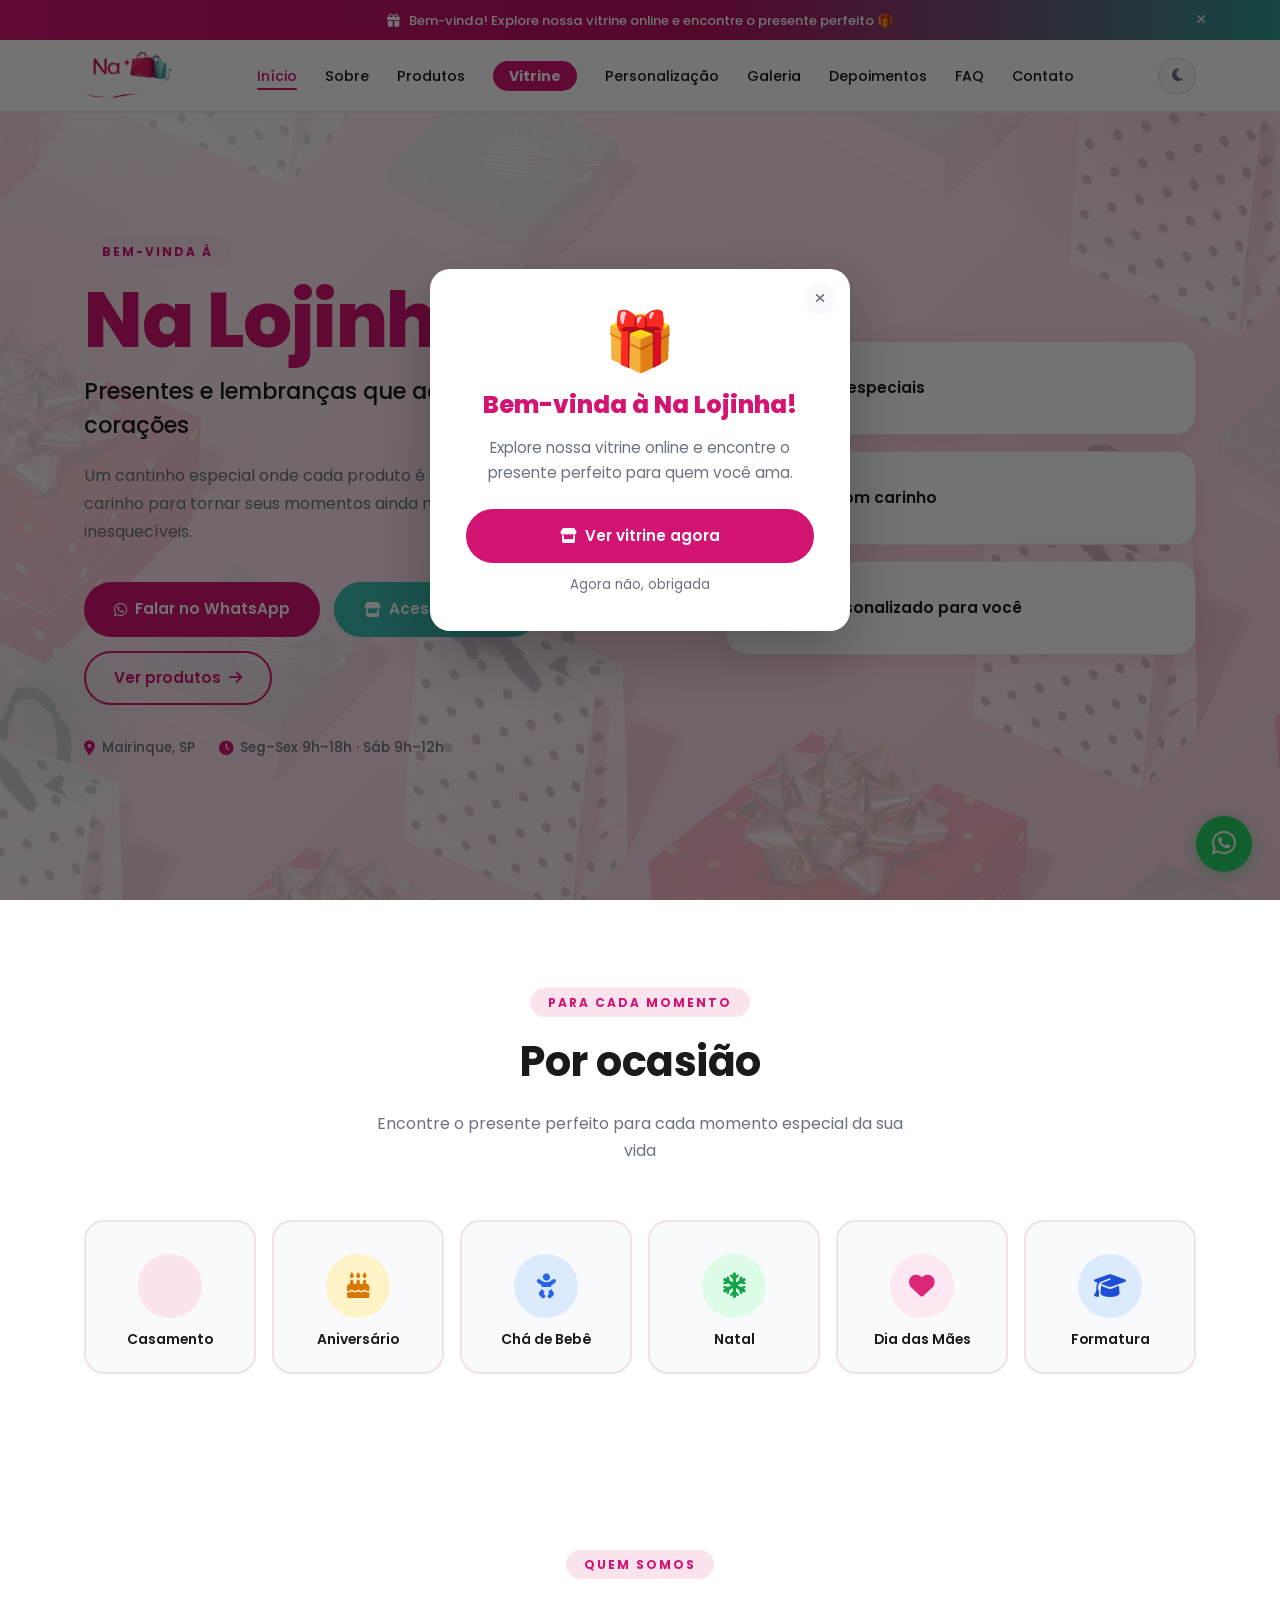
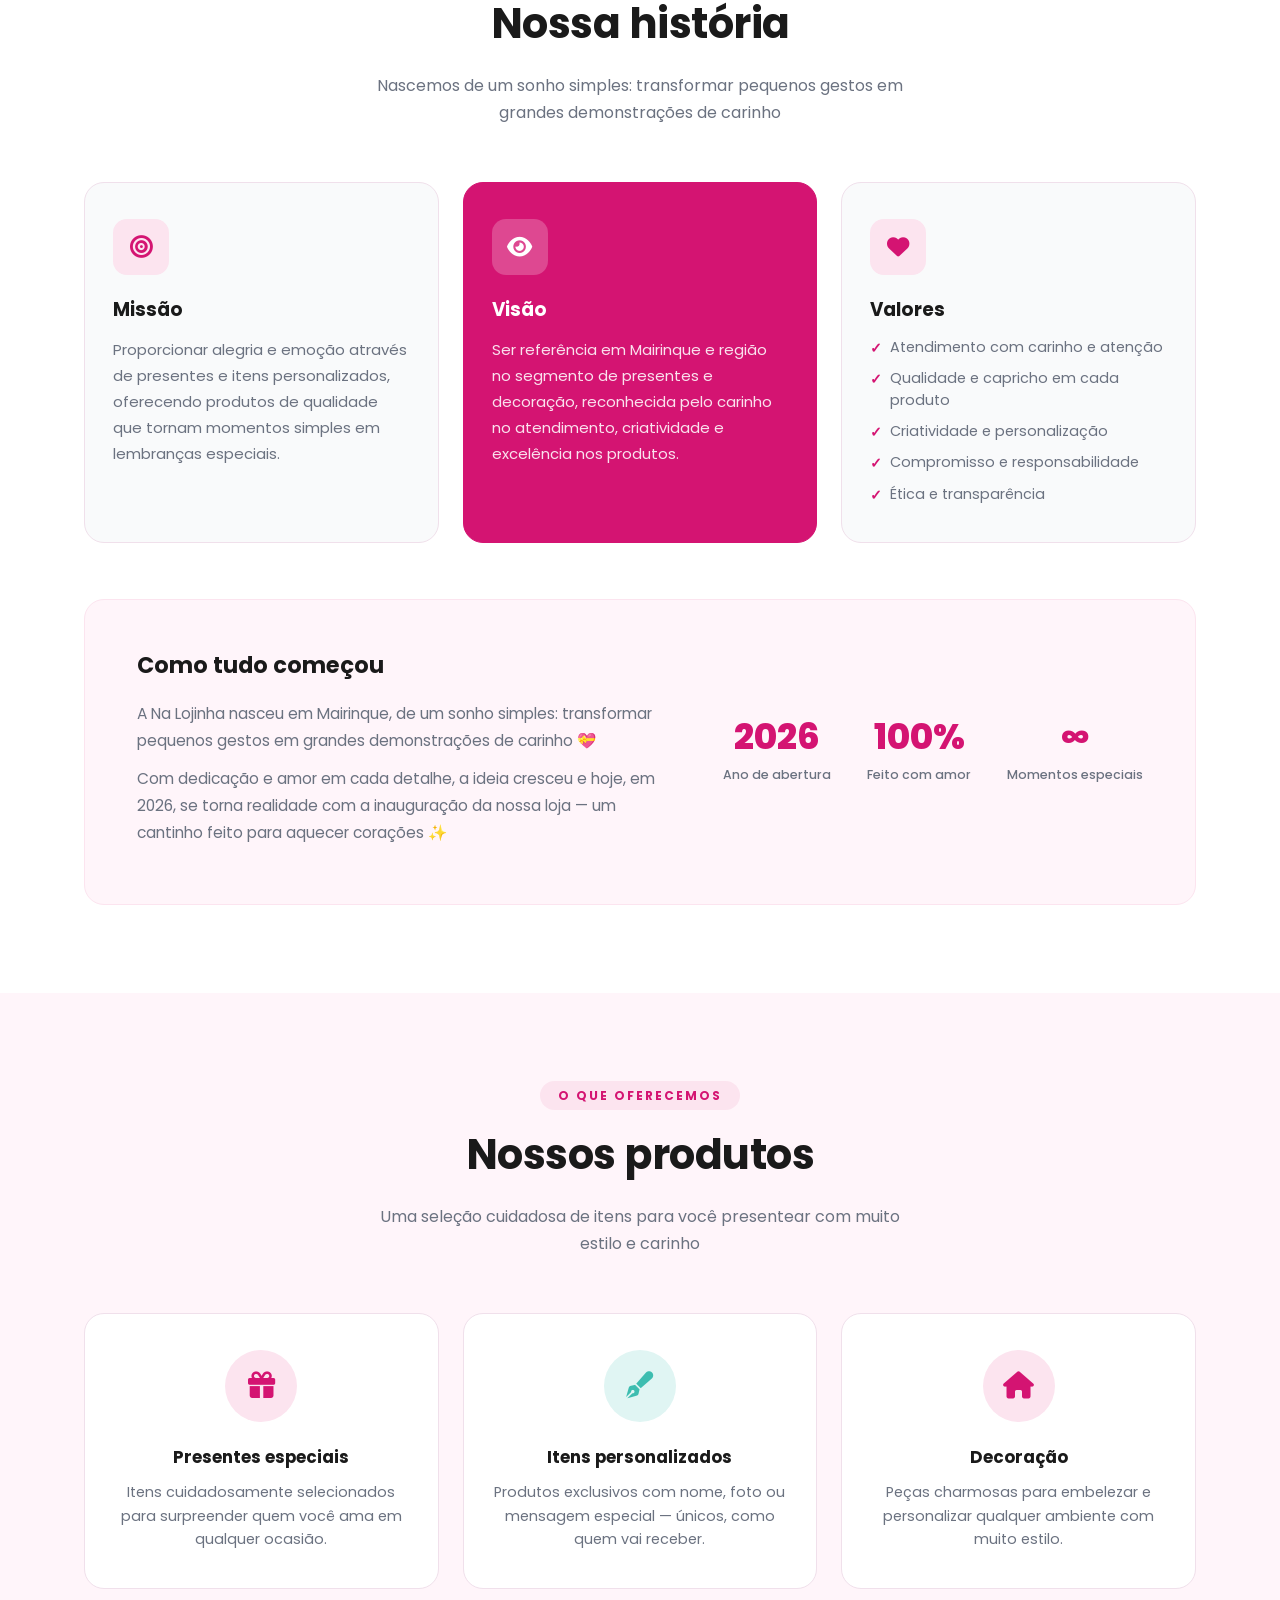
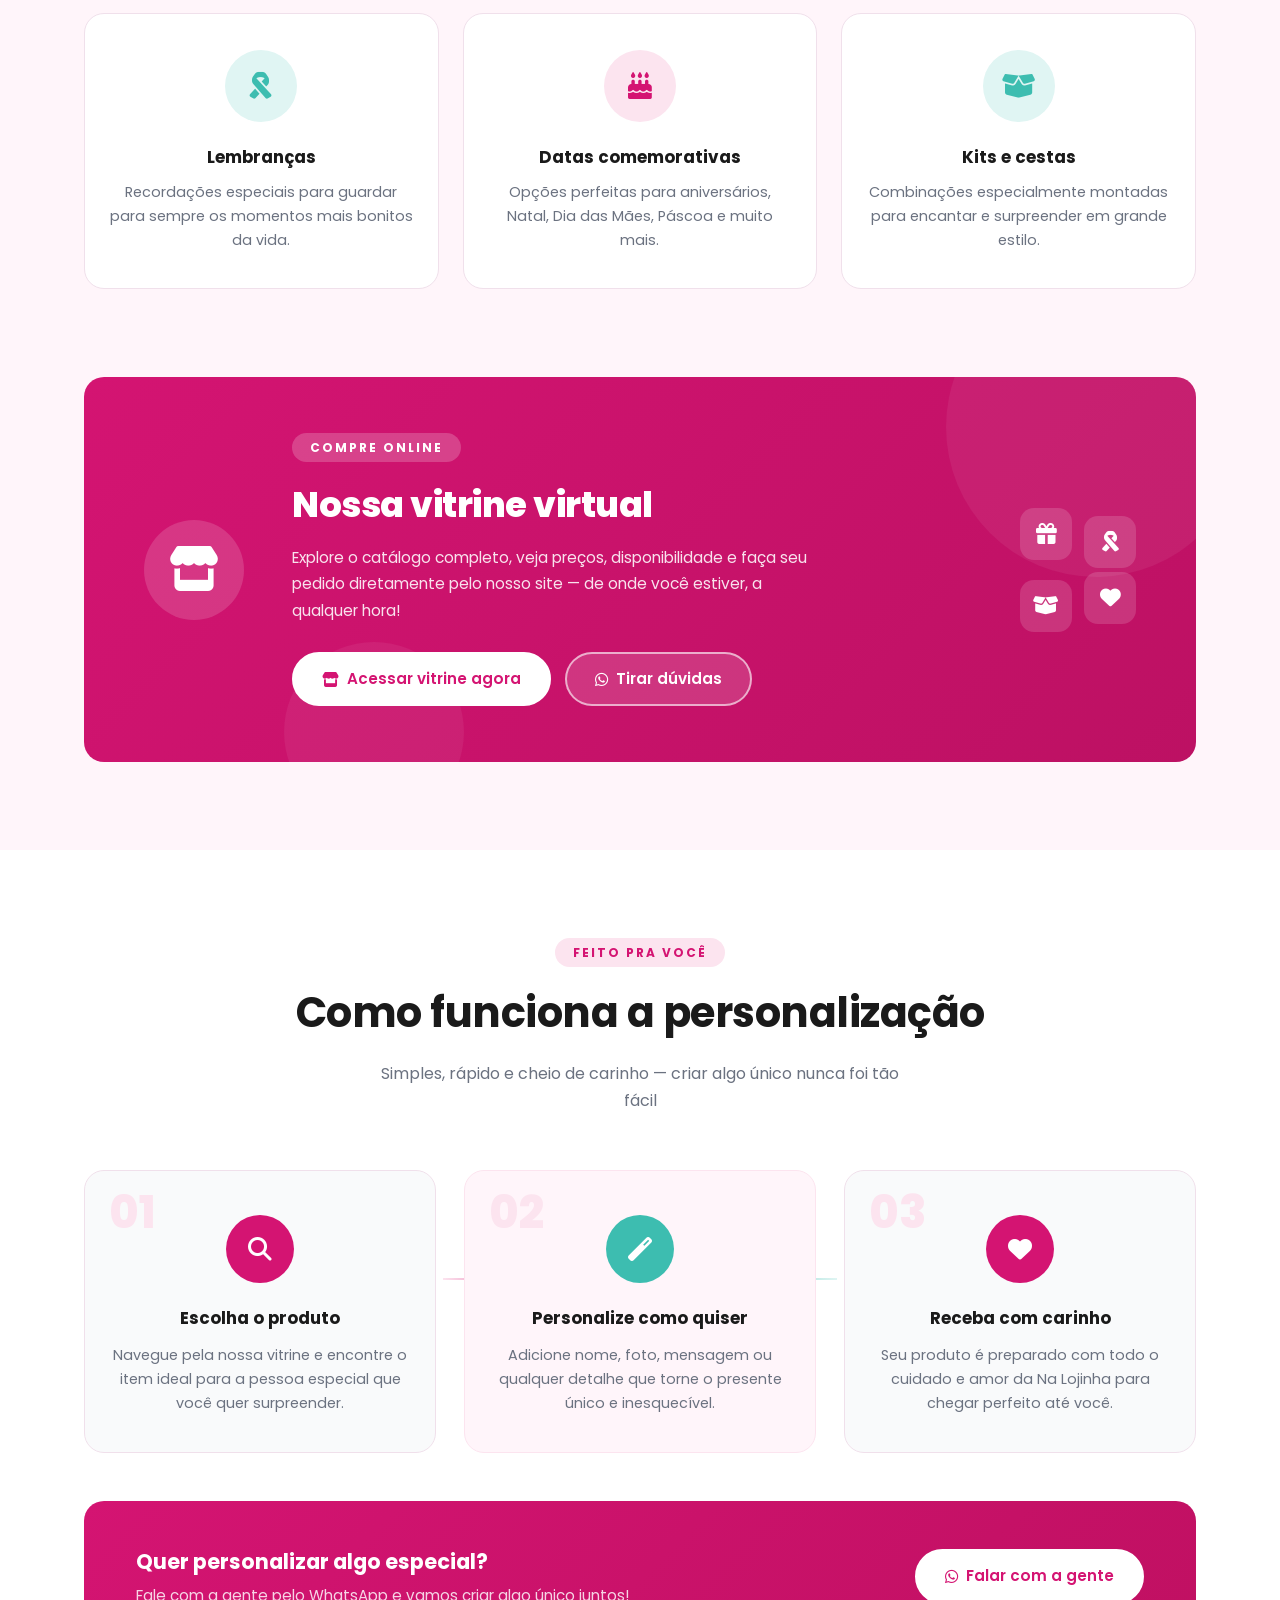
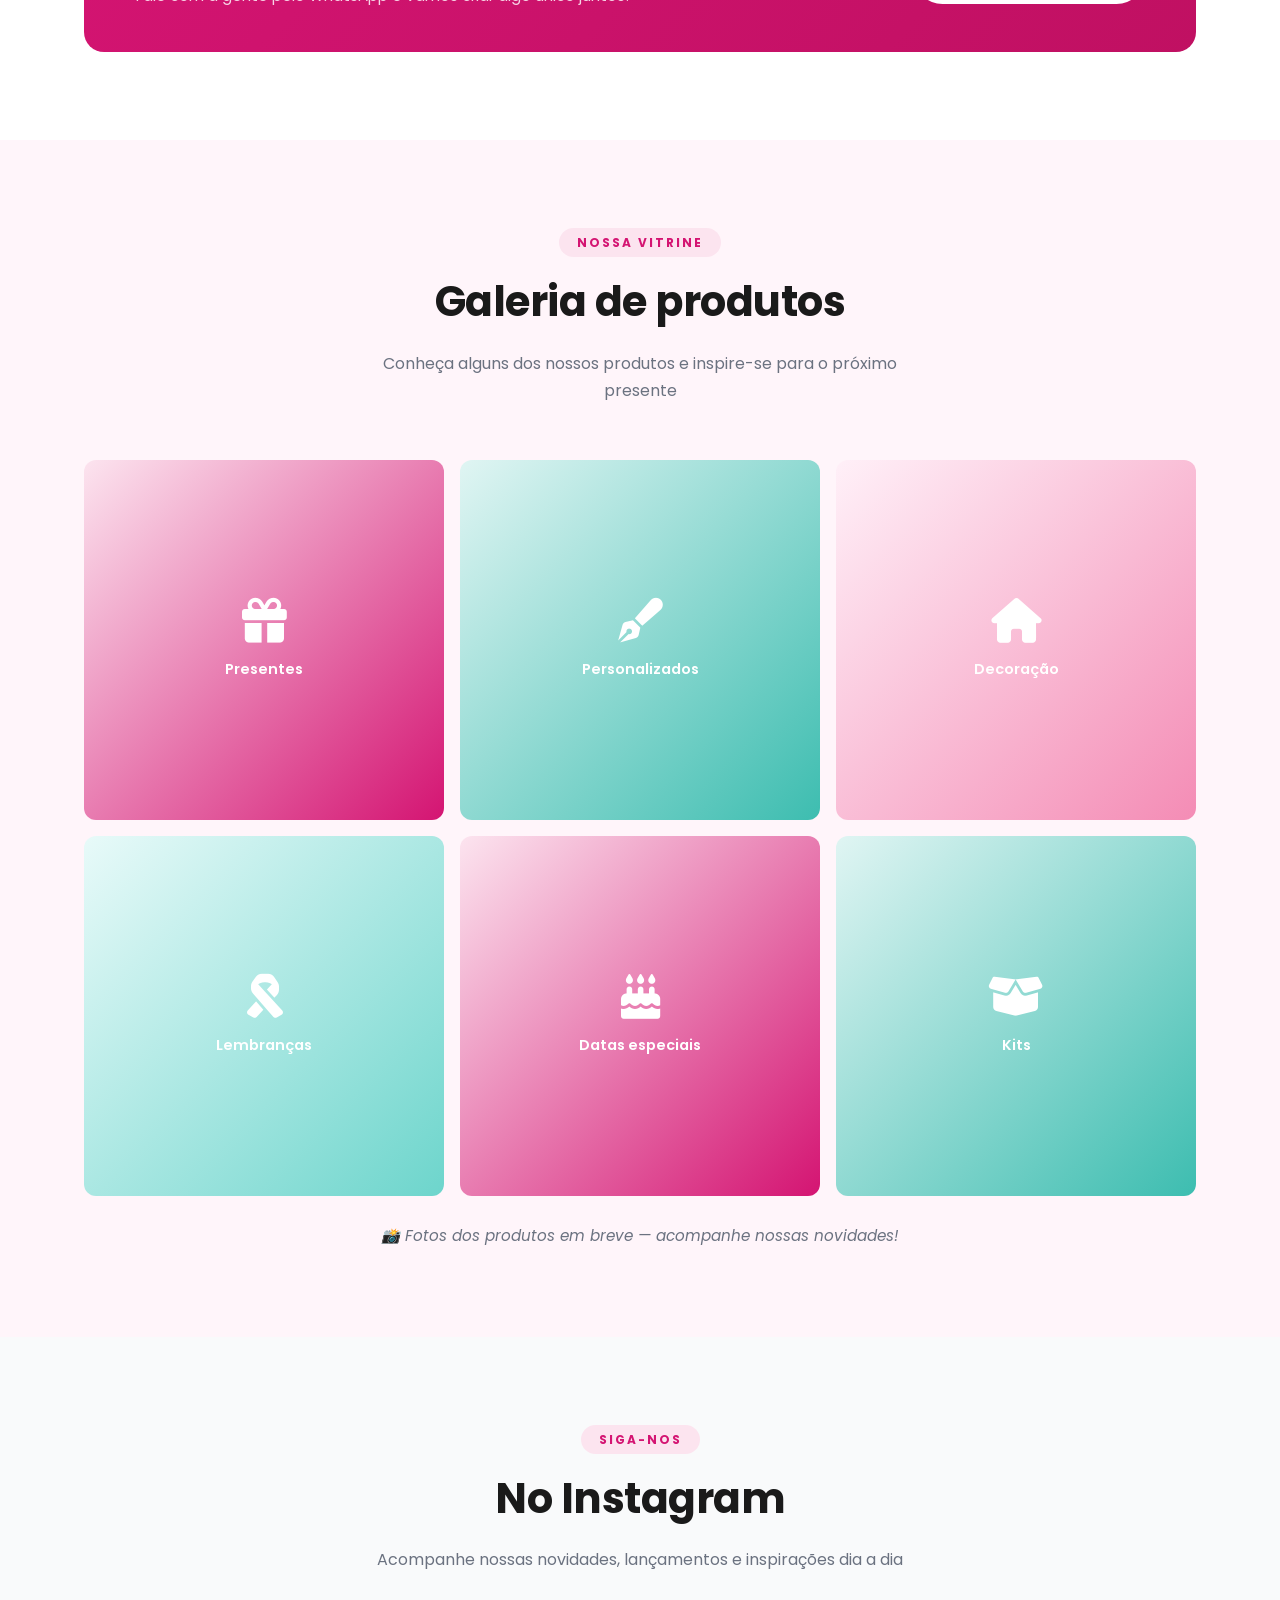
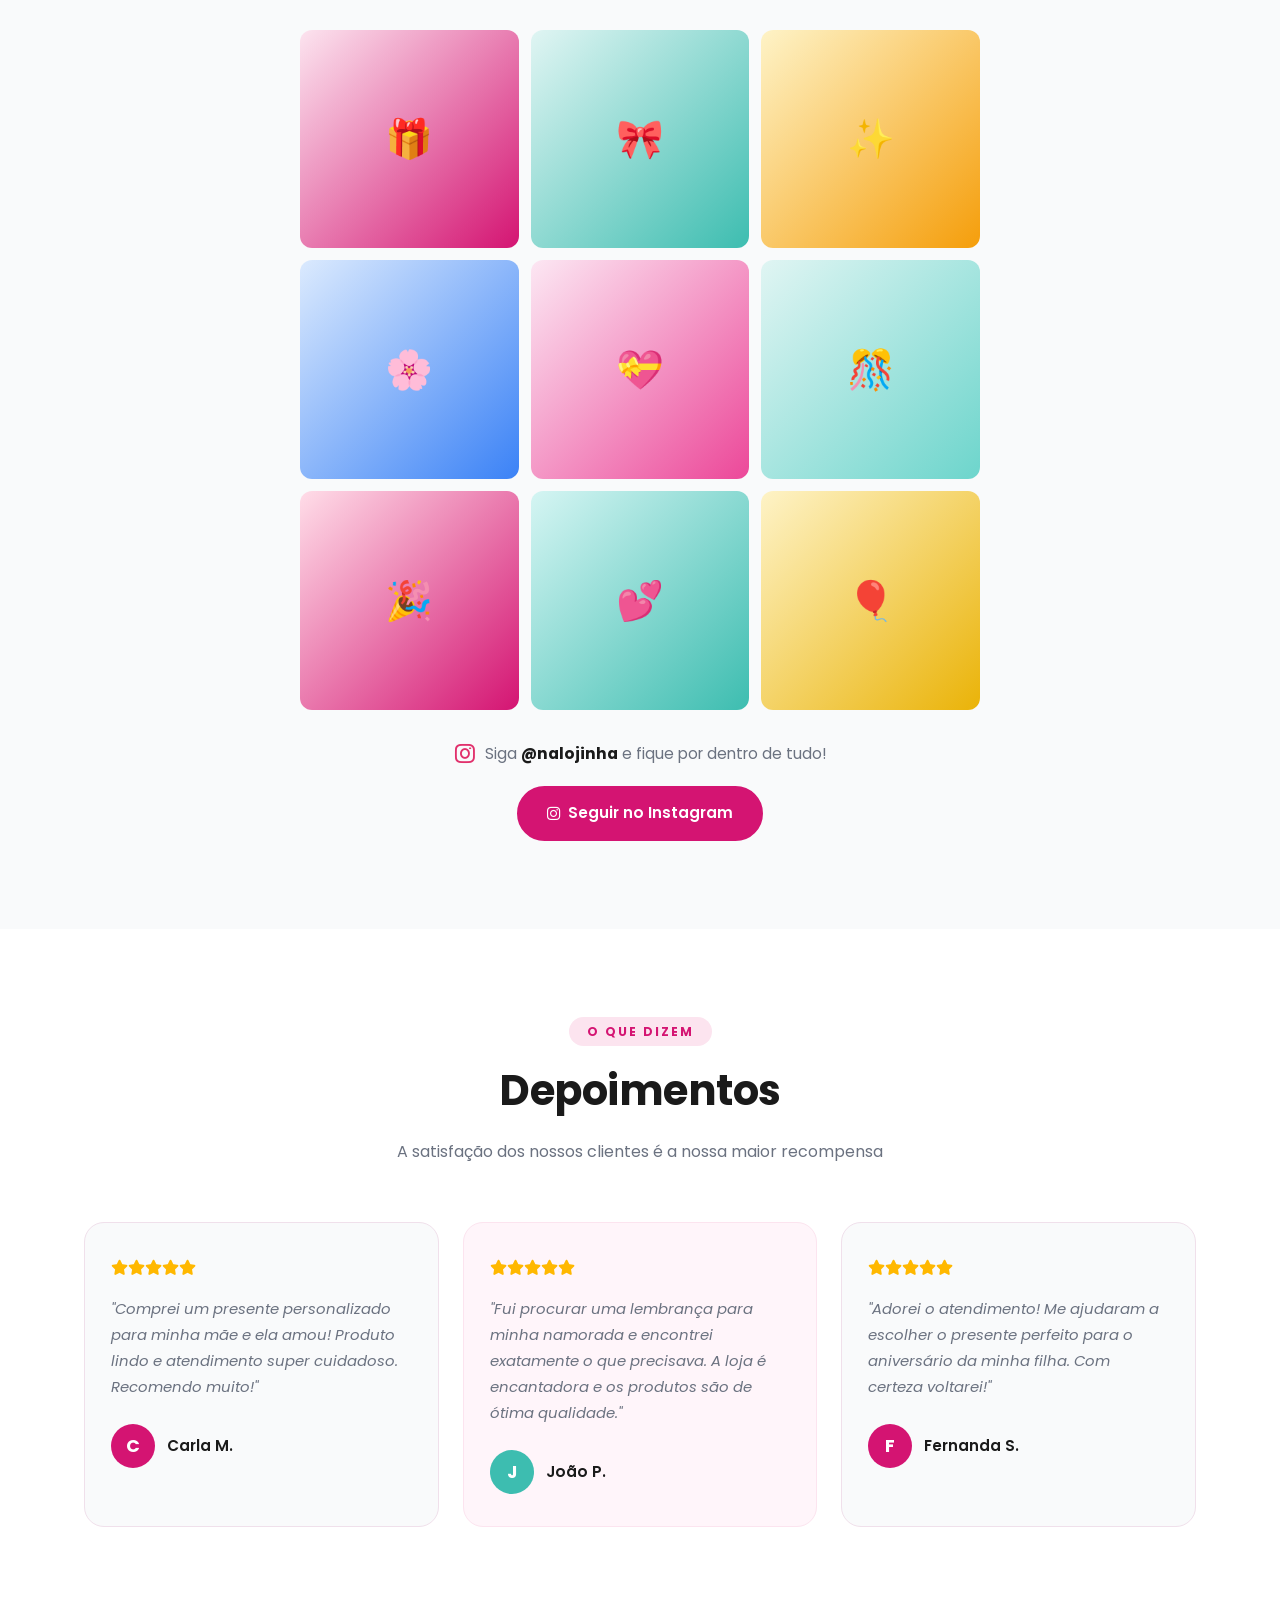
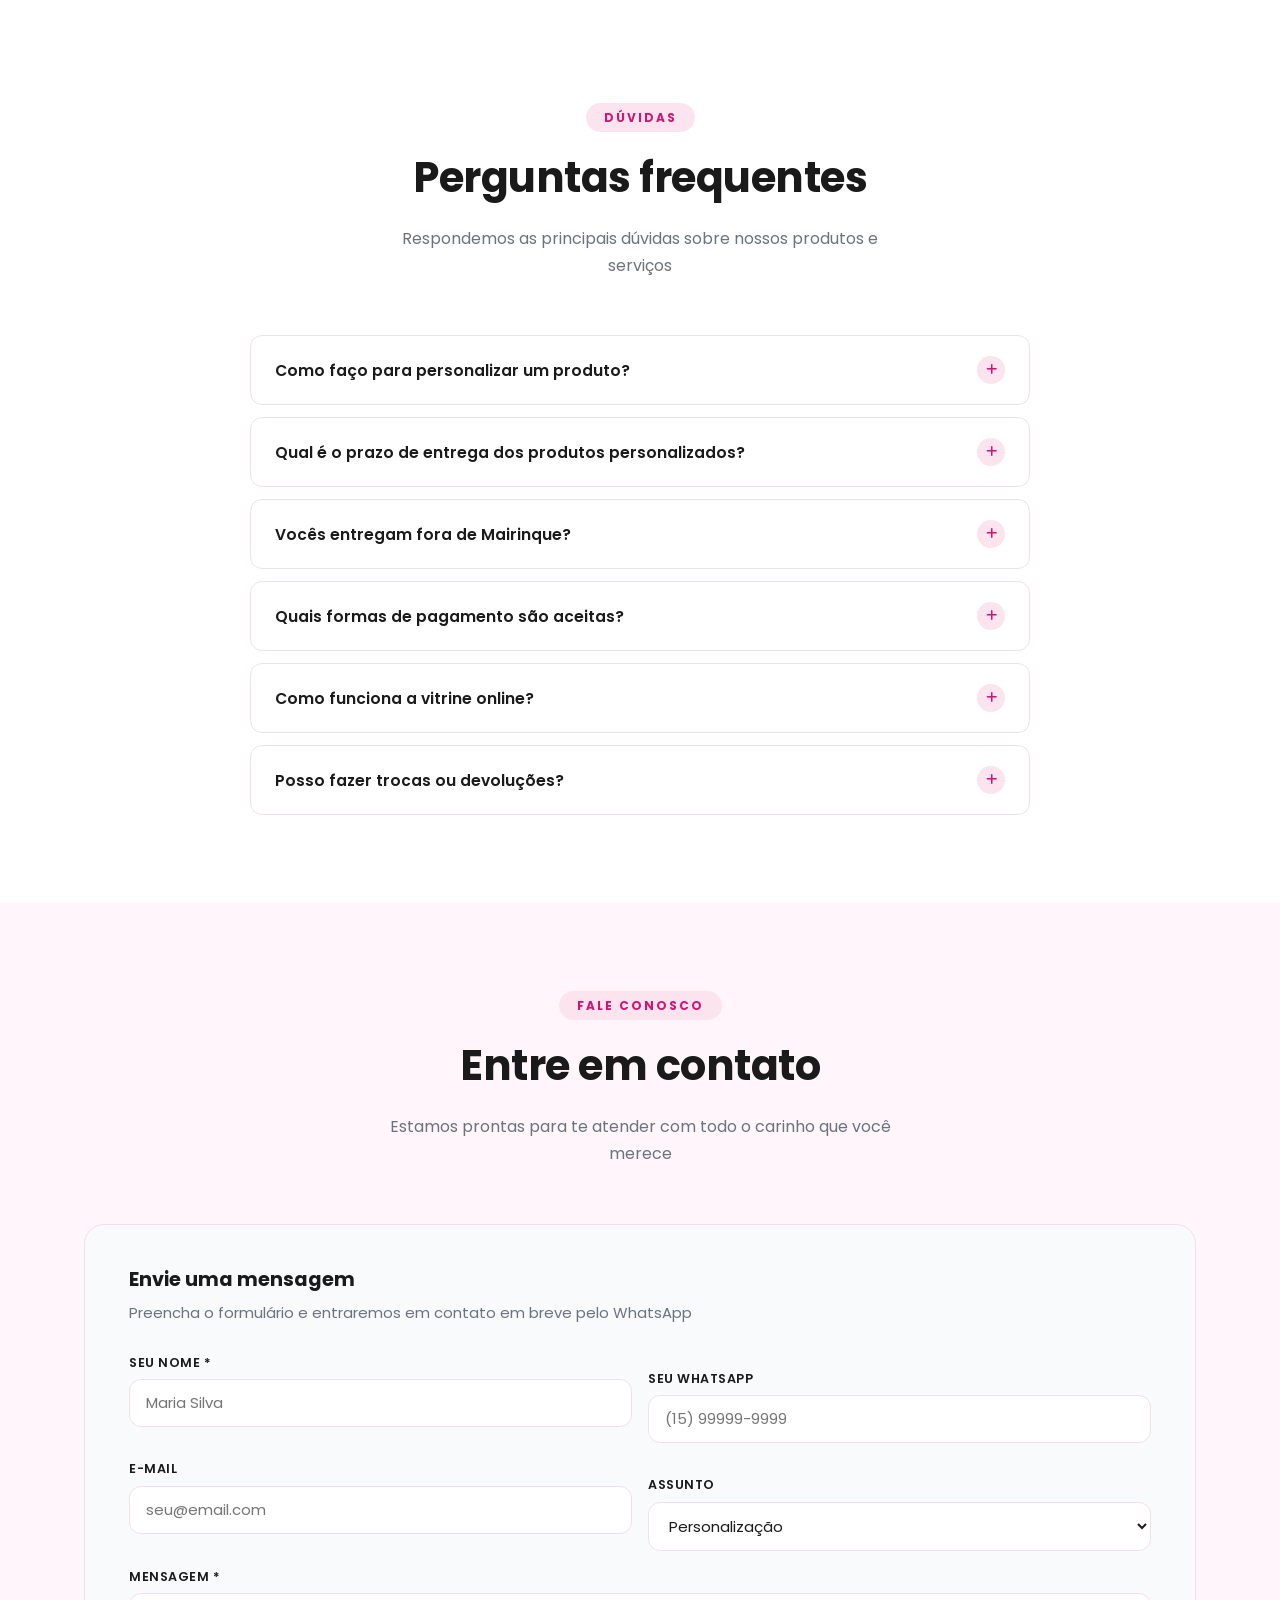
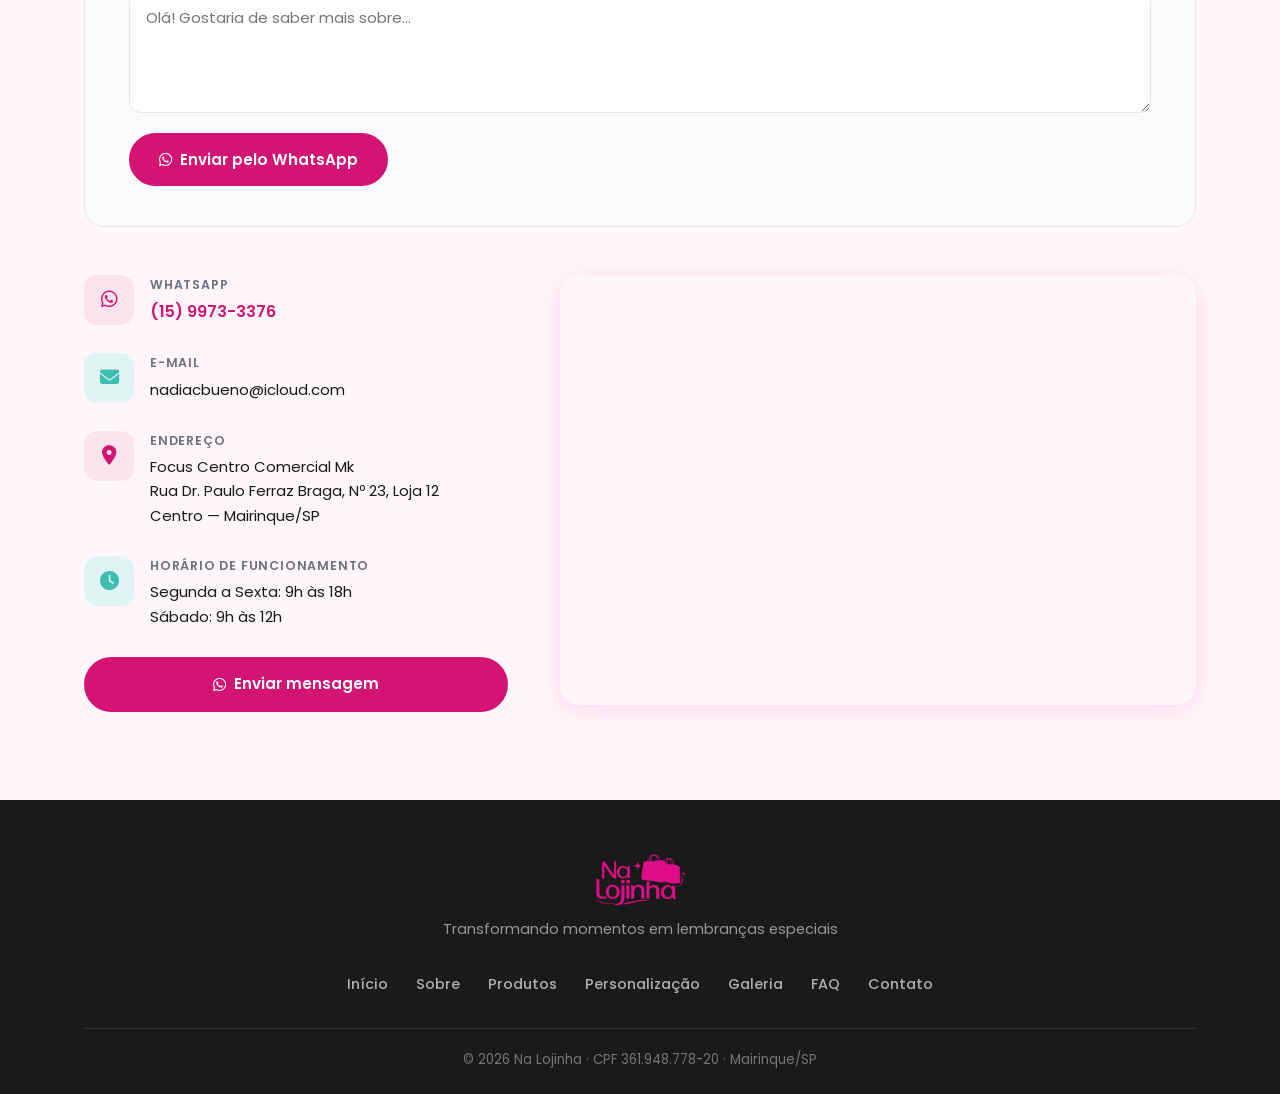
==== commit ac2bb525: "fix: remove cursor, logo footer rosa, loading com imagem de presente, bg sobre trocado" ====
--- a/index.html
+++ b/index.html
@@ -36,7 +36,7 @@
   <!-- Font Awesome -->
   <link rel="stylesheet" href="https://cdnjs.cloudflare.com/ajax/libs/font-awesome/6.5.0/css/all.min.css">
 
-  <link rel="stylesheet" href="style.css?v=5">
+  <link rel="stylesheet" href="style.css?v=6">
   <title>Na Lojinha — Presentes e Itens Personalizados · Mairinque/SP</title>
 </head>
 <body class="has-bar">
@@ -44,6 +44,7 @@
   <!-- ===== LOADING SCREEN ===== -->
   <div id="loadingScreen">
     <div class="loading-content">
+      <img src="images/bg-depoimentos.jpg" alt="" class="loading-img" aria-hidden="true">
       <img src="images/logo.png" alt="Na Lojinha" class="loading-logo"
         onerror="this.style.display='none';document.getElementById('loadingTexto').style.display='block'">
       <span id="loadingTexto" style="display:none;font-size:1.8rem;font-weight:800;color:#D41472;font-family:'Poppins',sans-serif">Na Lojinha</span>
@@ -707,10 +708,6 @@
     <i class="fas fa-arrow-up"></i>
   </button>
 
-  <!-- ===== CURSOR PERSONALIZADO ===== -->
-  <div class="cursor-dot" id="cursorDot" aria-hidden="true"></div>
-  <div class="cursor-ring" id="cursorRing" aria-hidden="true"></div>
-
   <!-- ===== POPUP BOAS-VINDAS ===== -->
   <div class="popup-overlay" id="popupOverlay" role="dialog" aria-modal="true" aria-label="Bem-vinda à Na Lojinha">
     <div class="popup-box">
--- a/style.css
+++ b/style.css
@@ -1059,7 +1059,7 @@
   height: 56px;
   width: auto;
   margin: 0 auto 10px;
-  filter: brightness(0) invert(1);
+  filter: brightness(0) saturate(100%) invert(16%) sepia(92%) saturate(4200%) hue-rotate(313deg) brightness(88%);
 }
 
 .footer-logo-texto {
@@ -1550,8 +1550,18 @@
   gap: 24px;
 }
 
+.loading-img {
+  width: 110px;
+  height: 110px;
+  border-radius: 50%;
+  object-fit: cover;
+  box-shadow: 0 8px 32px rgba(212, 20, 114, 0.28);
+  border: 3px solid rgba(212, 20, 114, 0.2);
+  animation: pulseRosa 2s ease-in-out infinite;
+}
+
 .loading-logo {
-  height: 80px;
+  height: 64px;
   width: auto;
   animation: pulseRosa 1.2s ease-in-out infinite;
 }
@@ -1776,46 +1786,6 @@
 
 html.dark .instagram-section { background: #1F2937; }
 
-/* ============================================================
-   CURSOR PERSONALIZADO
-   ============================================================ */
-.cursor-dot,
-.cursor-ring {
-  position: fixed;
-  border-radius: 50%;
-  pointer-events: none;
-  z-index: 10000;
-  transform: translate(-50%, -50%);
-  display: none;
-}
-
-@media (min-width: 1024px) and (pointer: fine) {
-  body { cursor: none; }
-  a, button, [role="button"], input, select, textarea { cursor: none; }
-
-  .cursor-dot {
-    display: block;
-    width: 9px;
-    height: 9px;
-    background: var(--rosa);
-    transition: transform 0.1s ease;
-  }
-
-  .cursor-ring {
-    display: block;
-    width: 34px;
-    height: 34px;
-    border: 2px solid rgba(212, 20, 114, 0.45);
-    transition: width 0.25s ease, height 0.25s ease, border-color 0.25s ease;
-    background: transparent;
-  }
-
-  .cursor-ring.expandido {
-    width: 48px;
-    height: 48px;
-    border-color: rgba(212, 20, 114, 0.7);
-  }
-}
 
 /* ============================================================
    BACK TO TOP
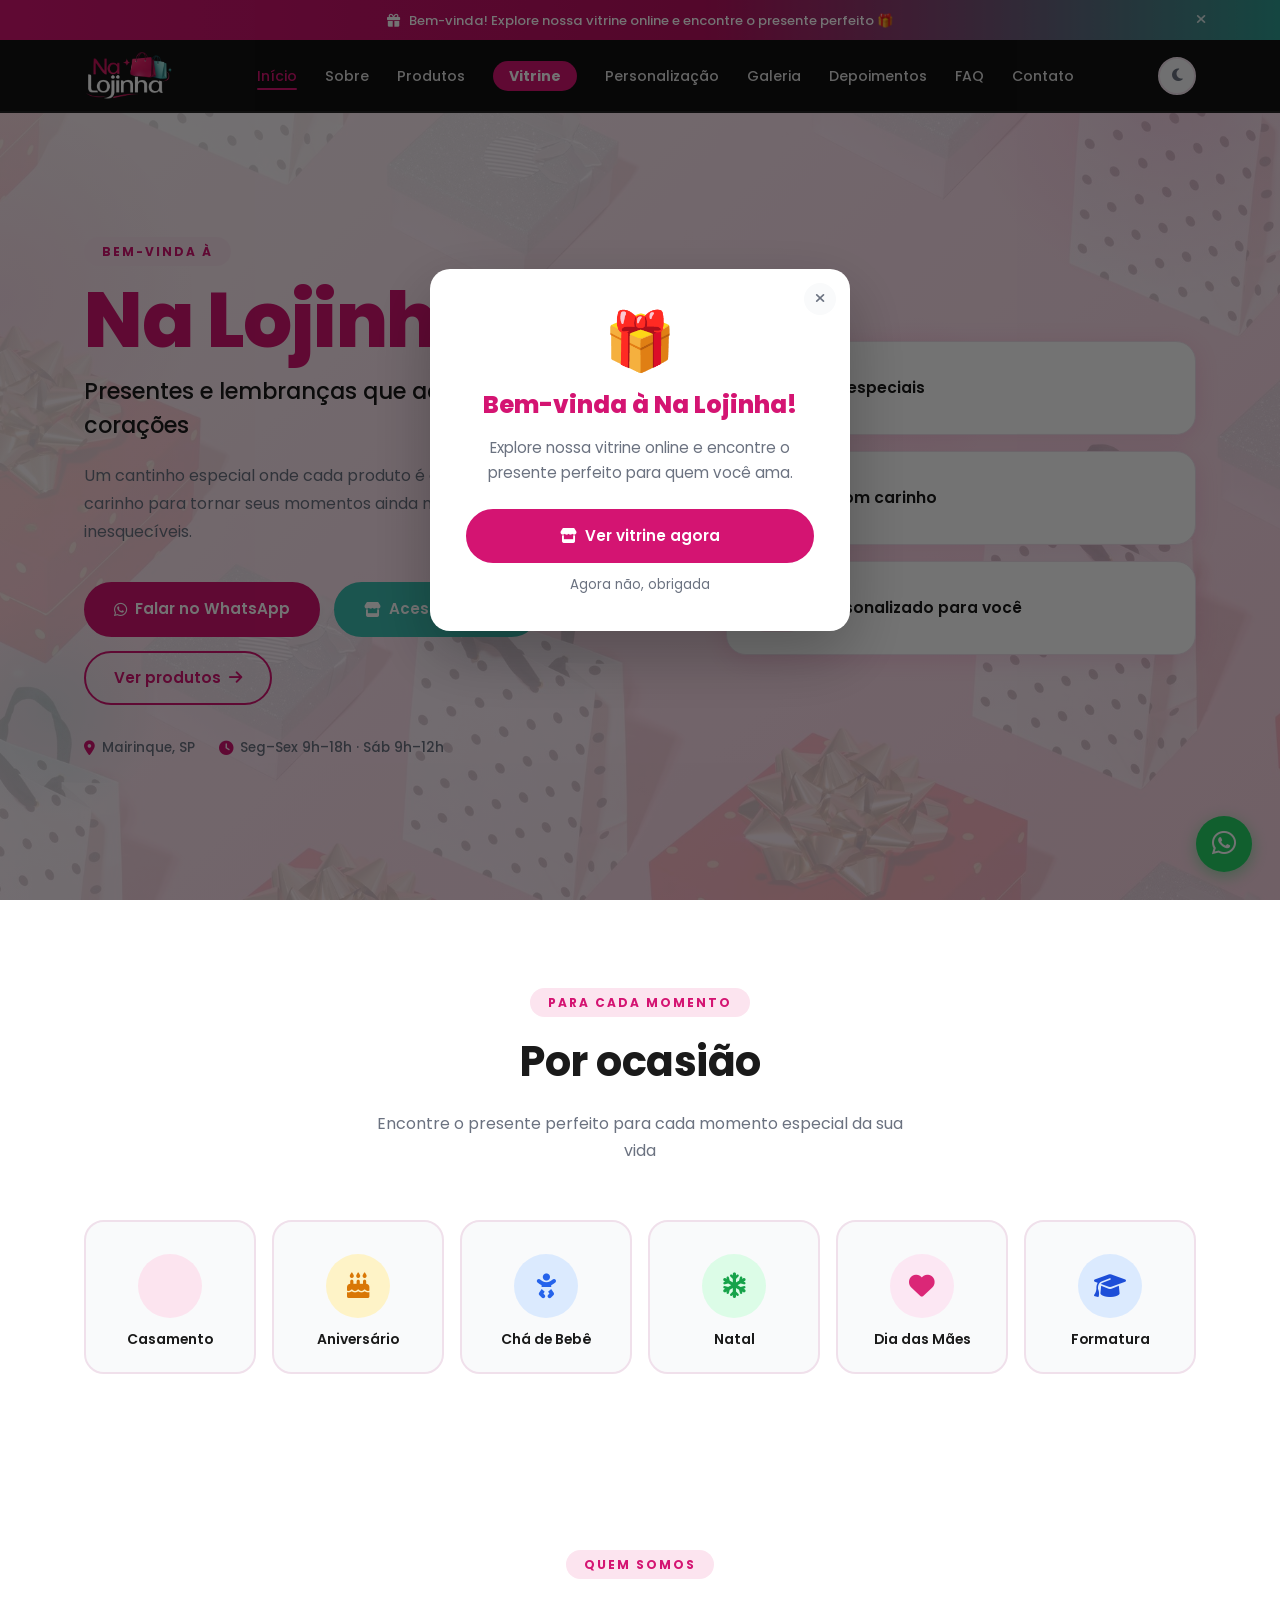
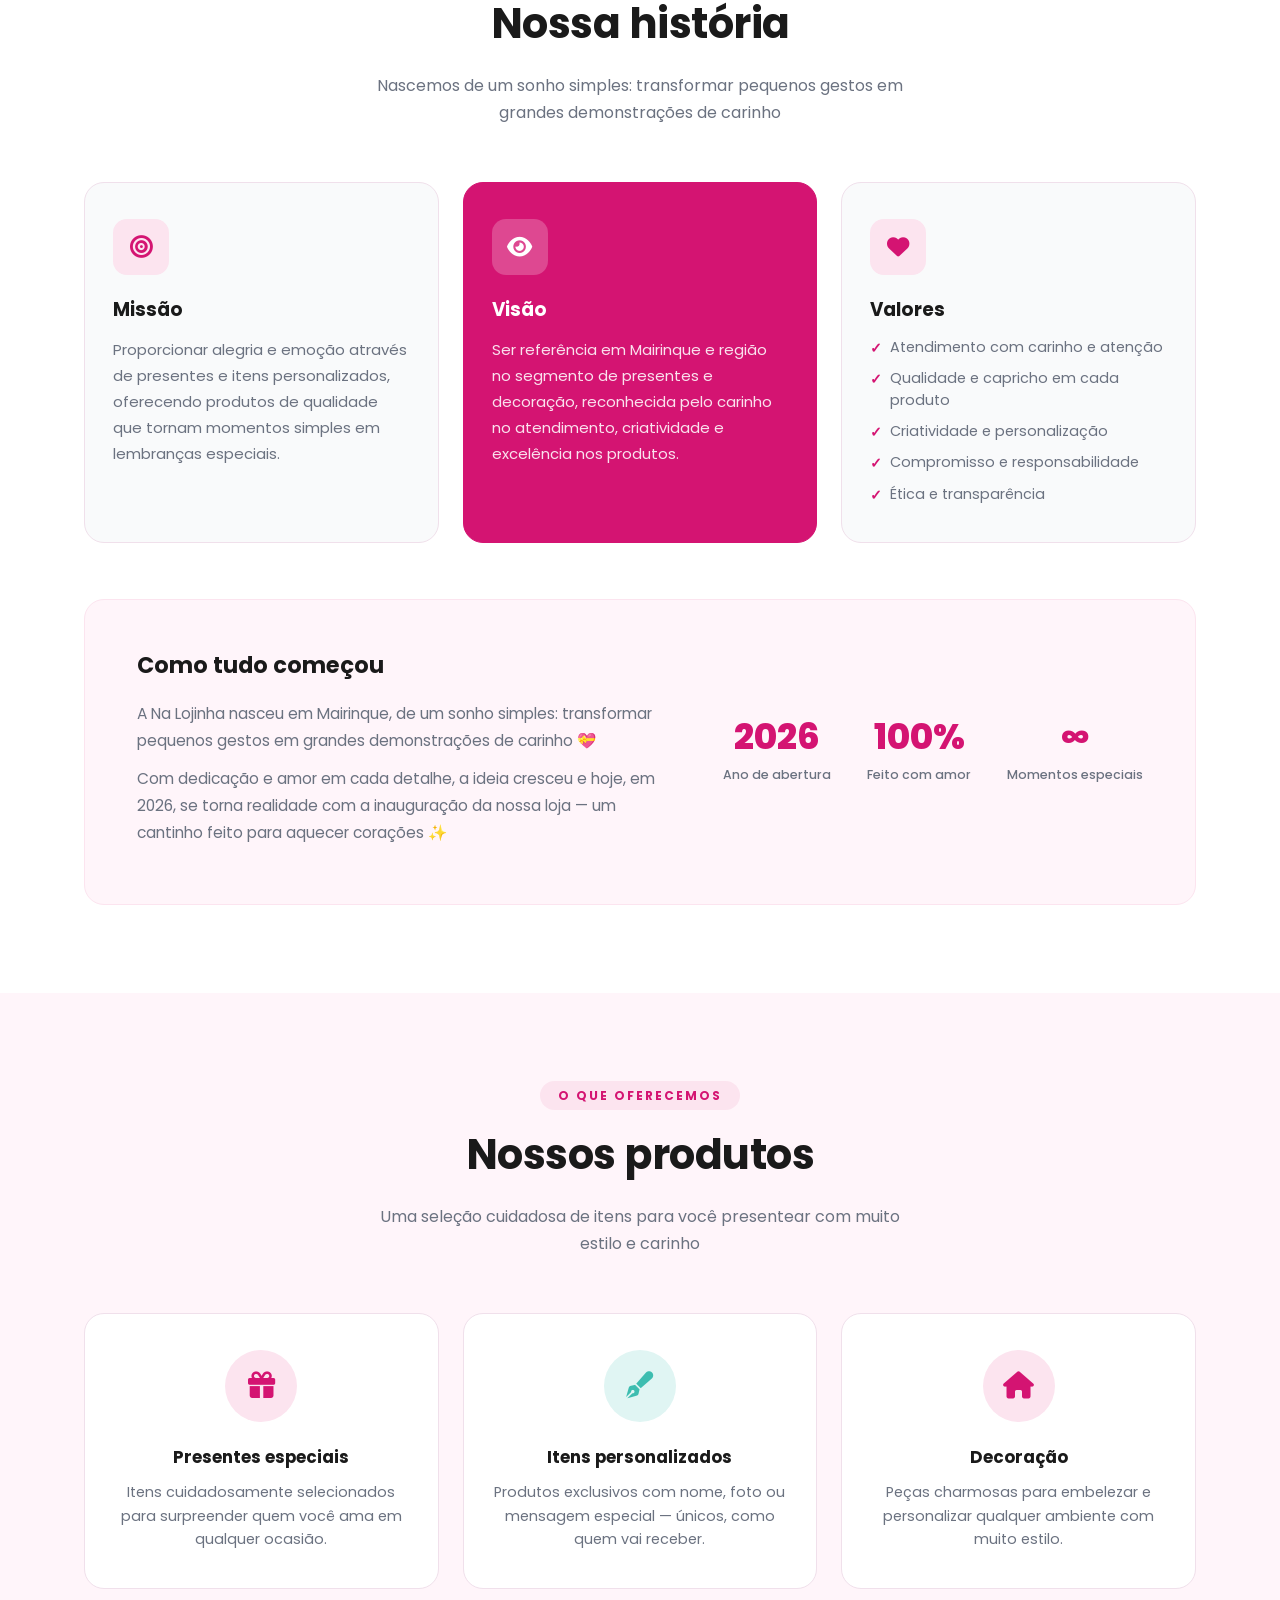
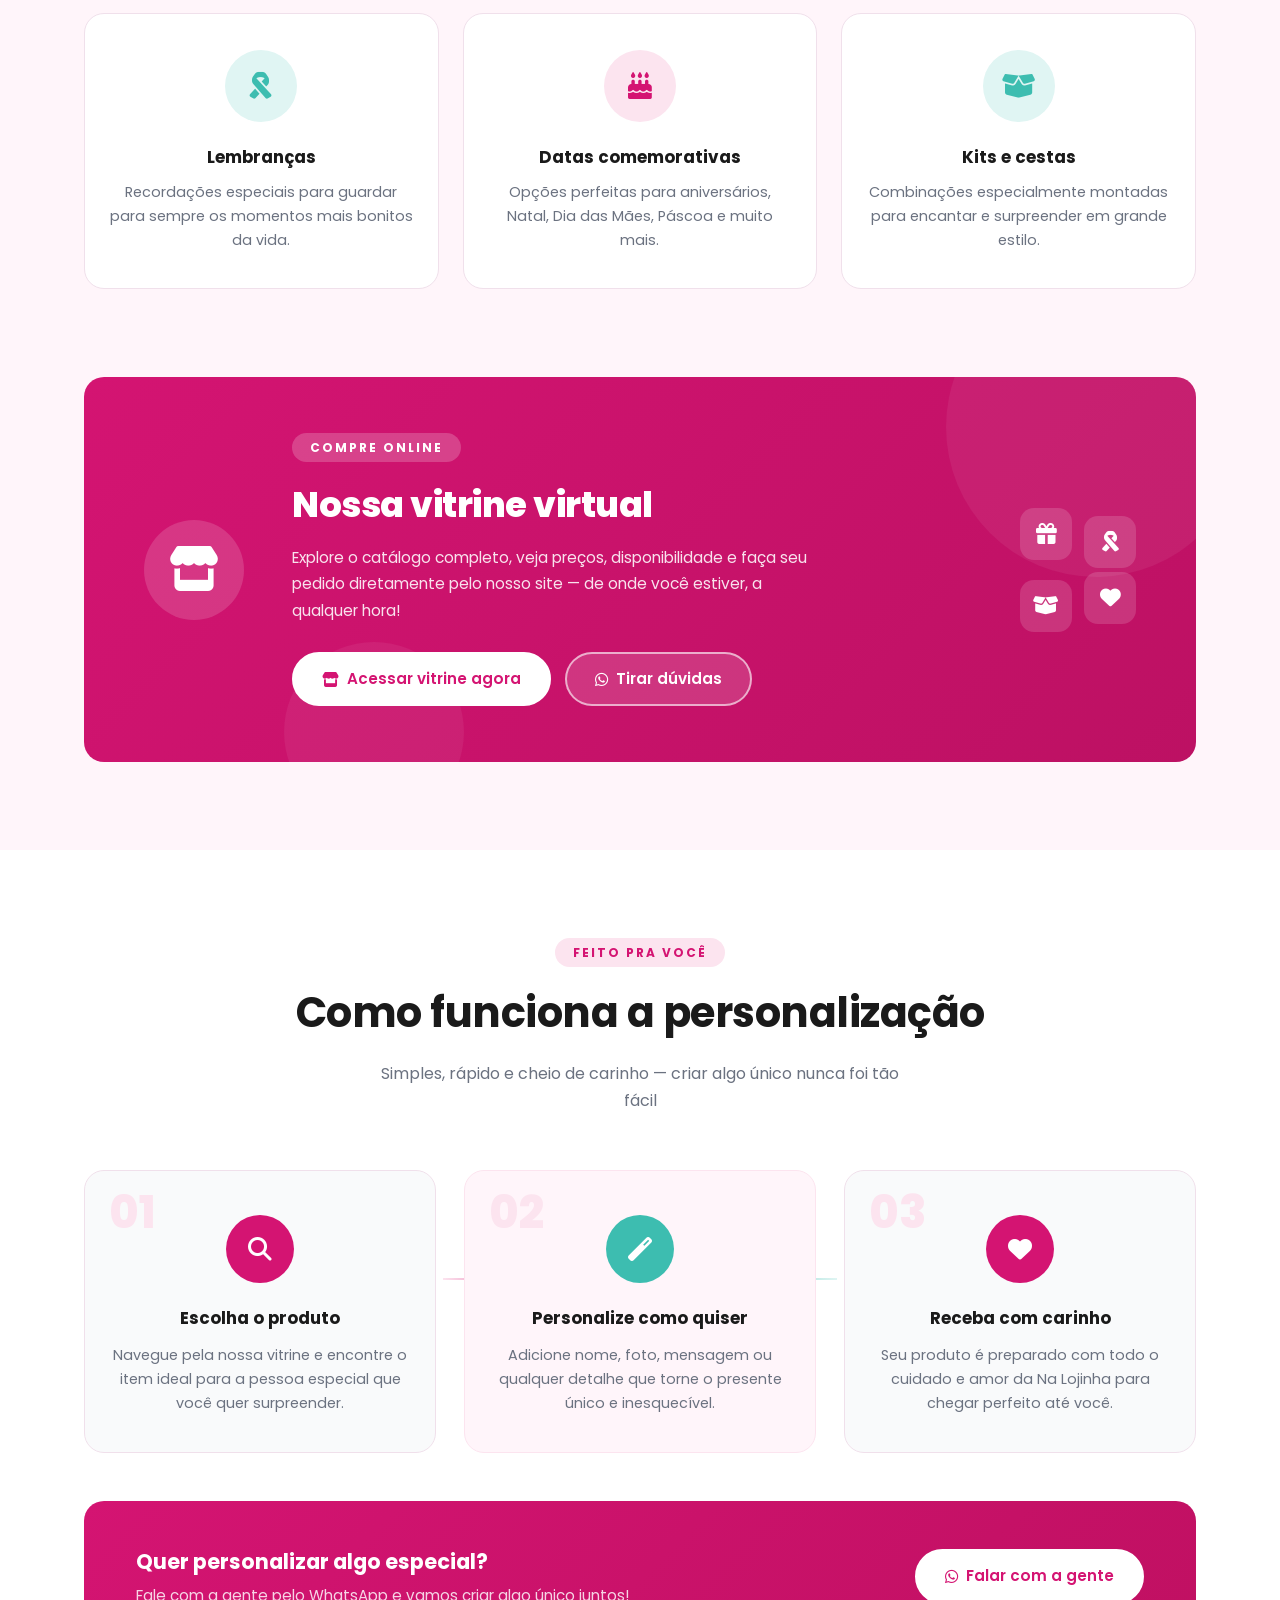
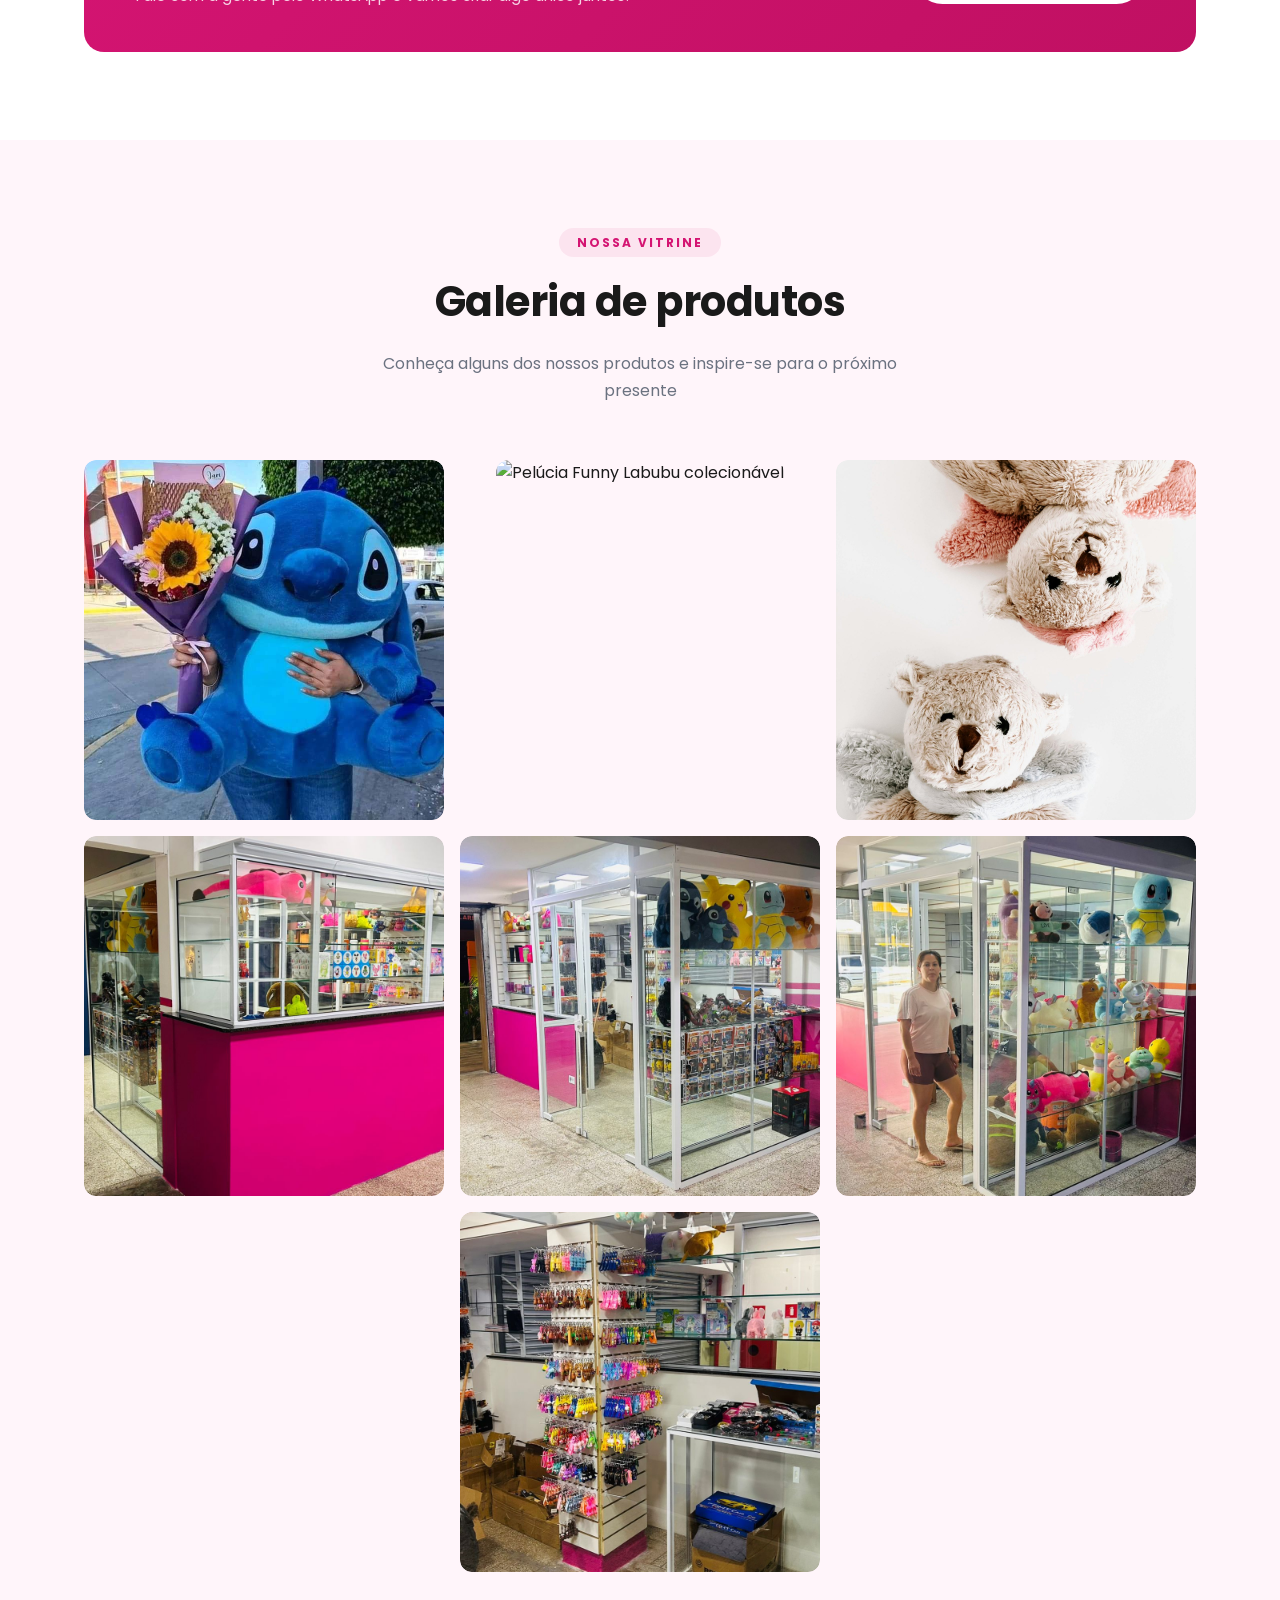
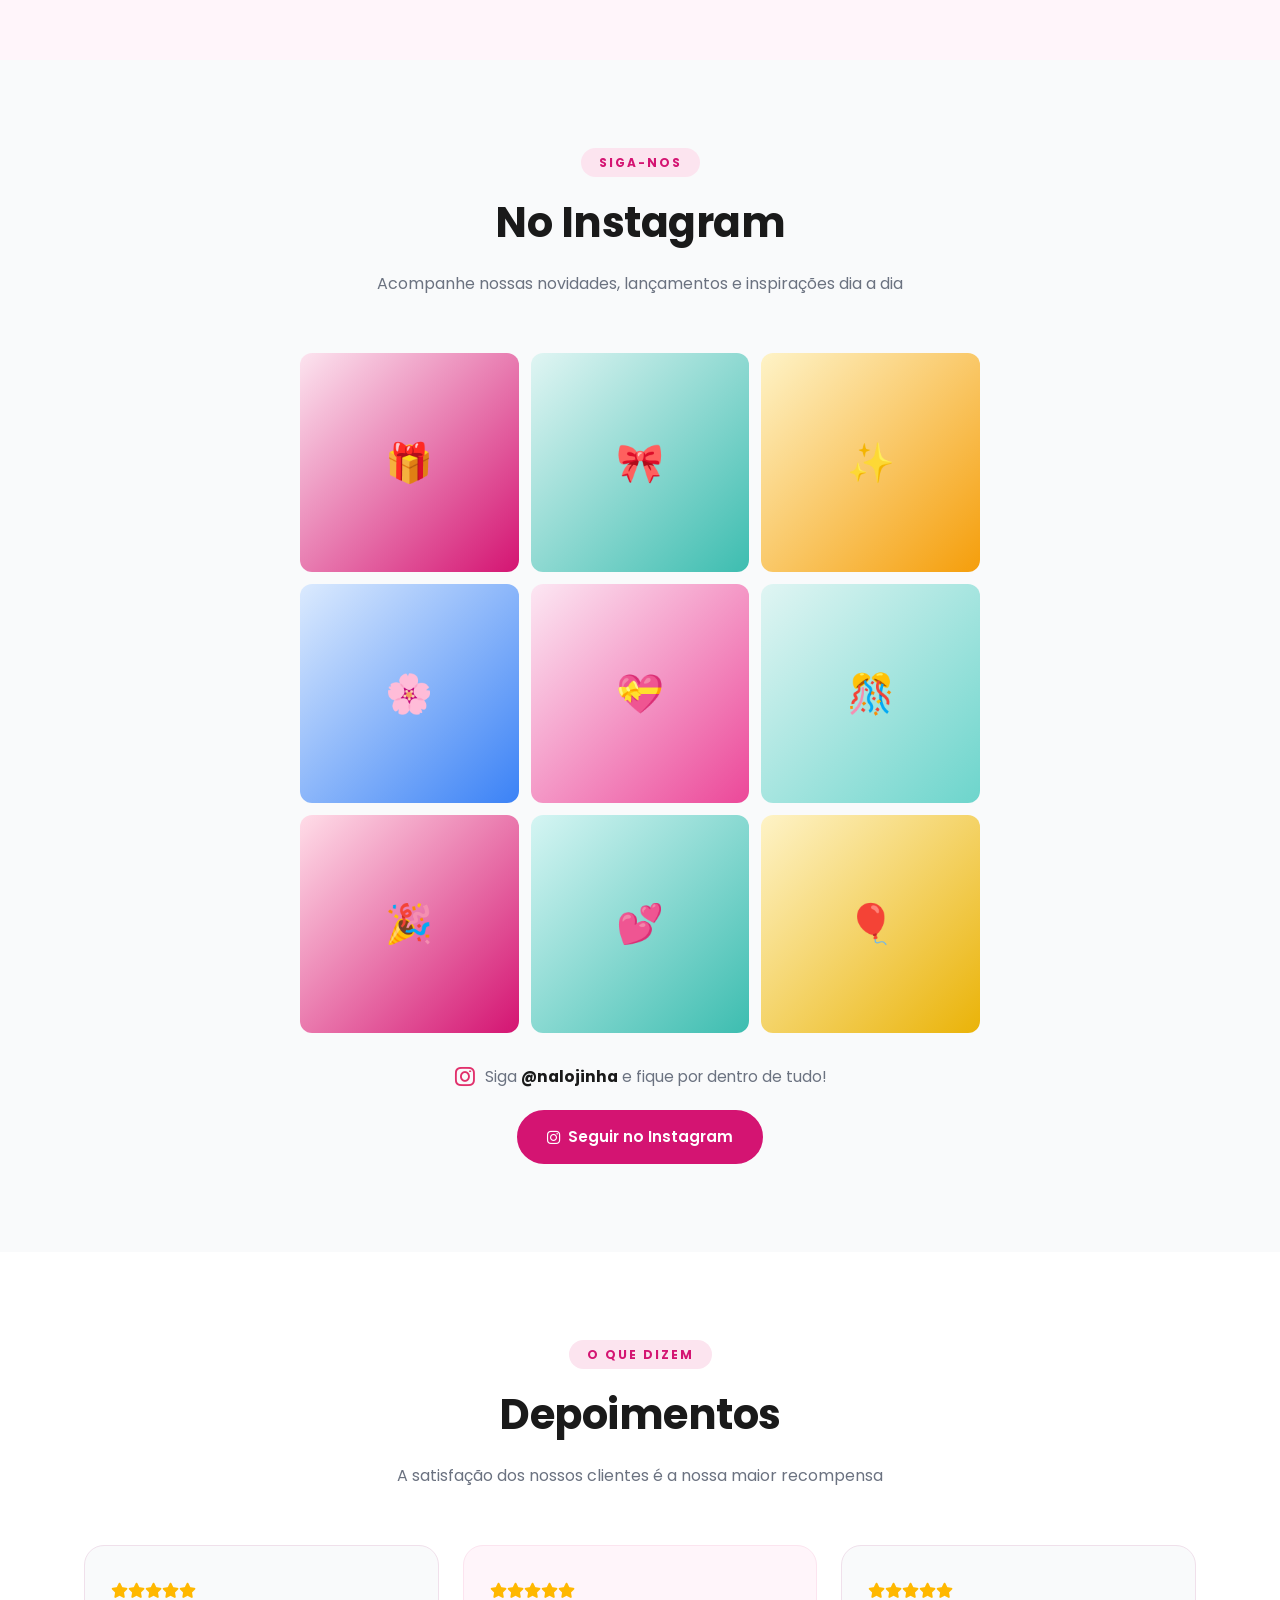
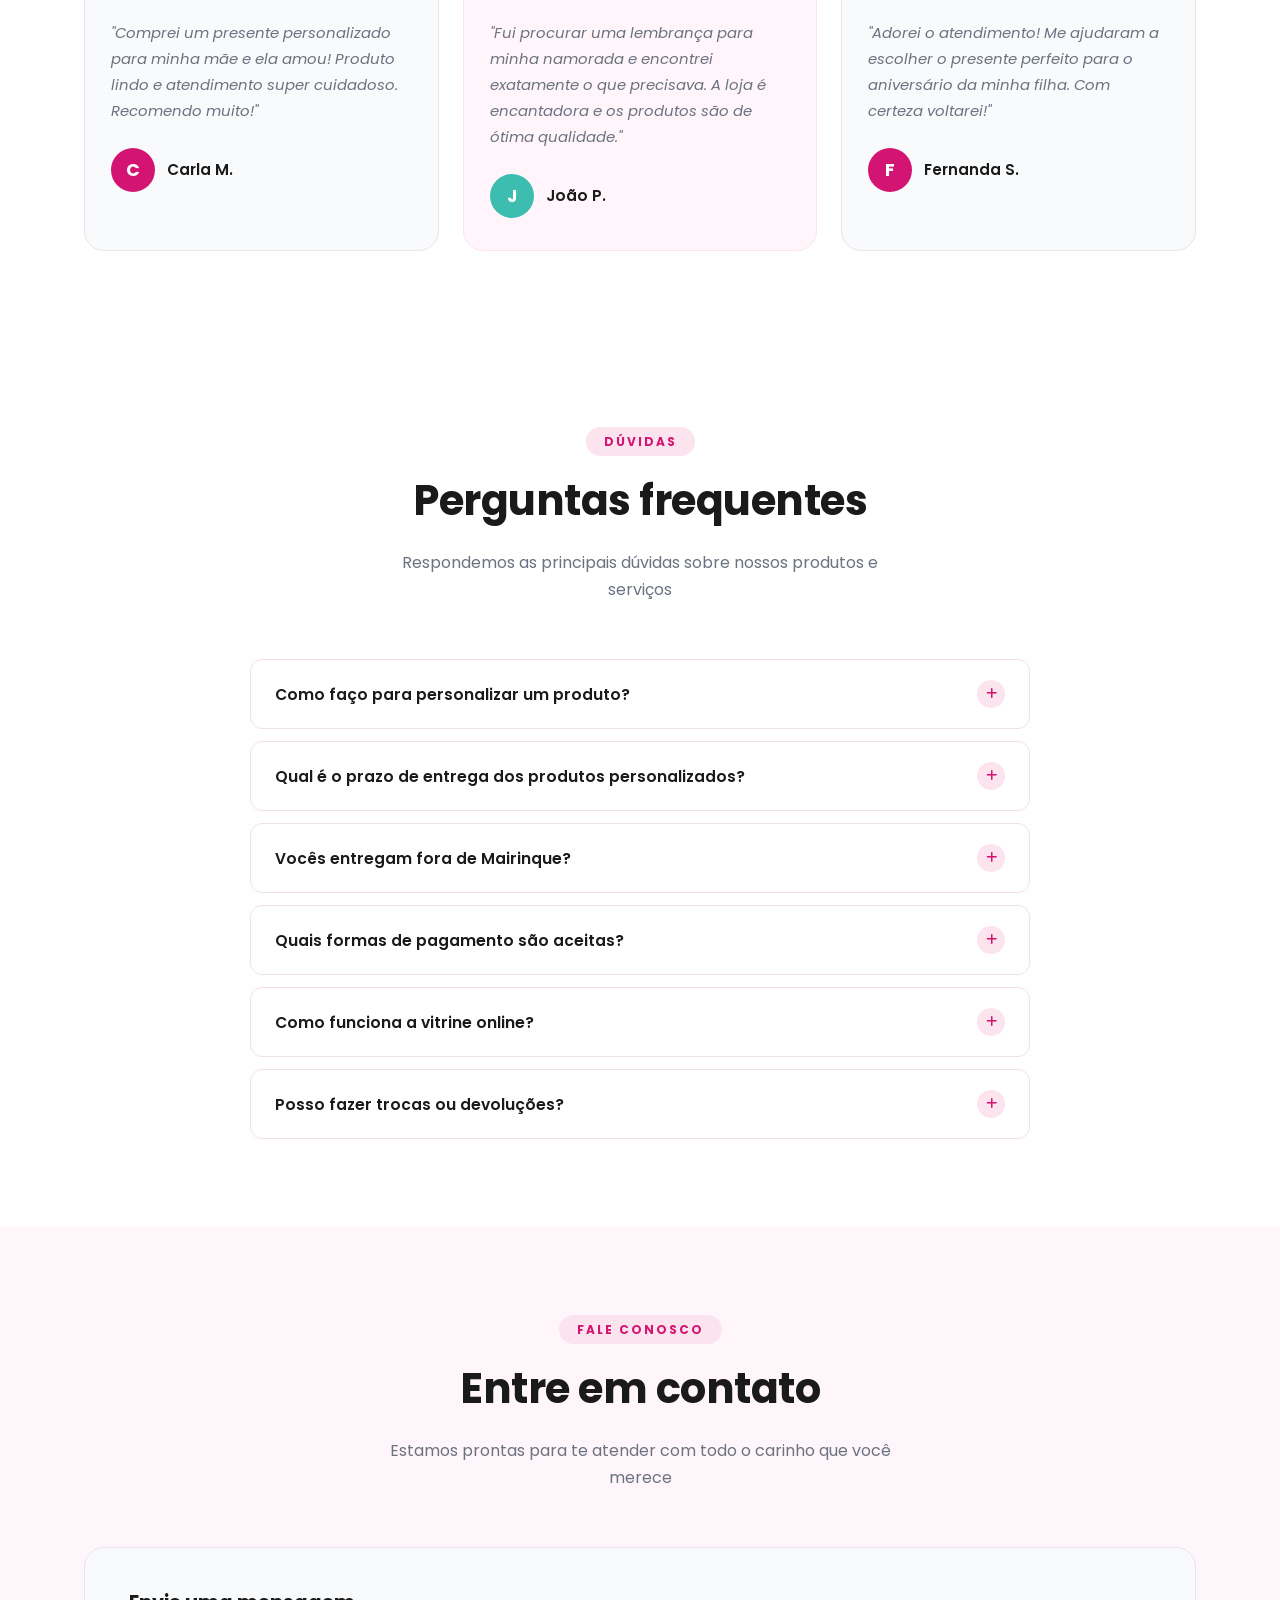
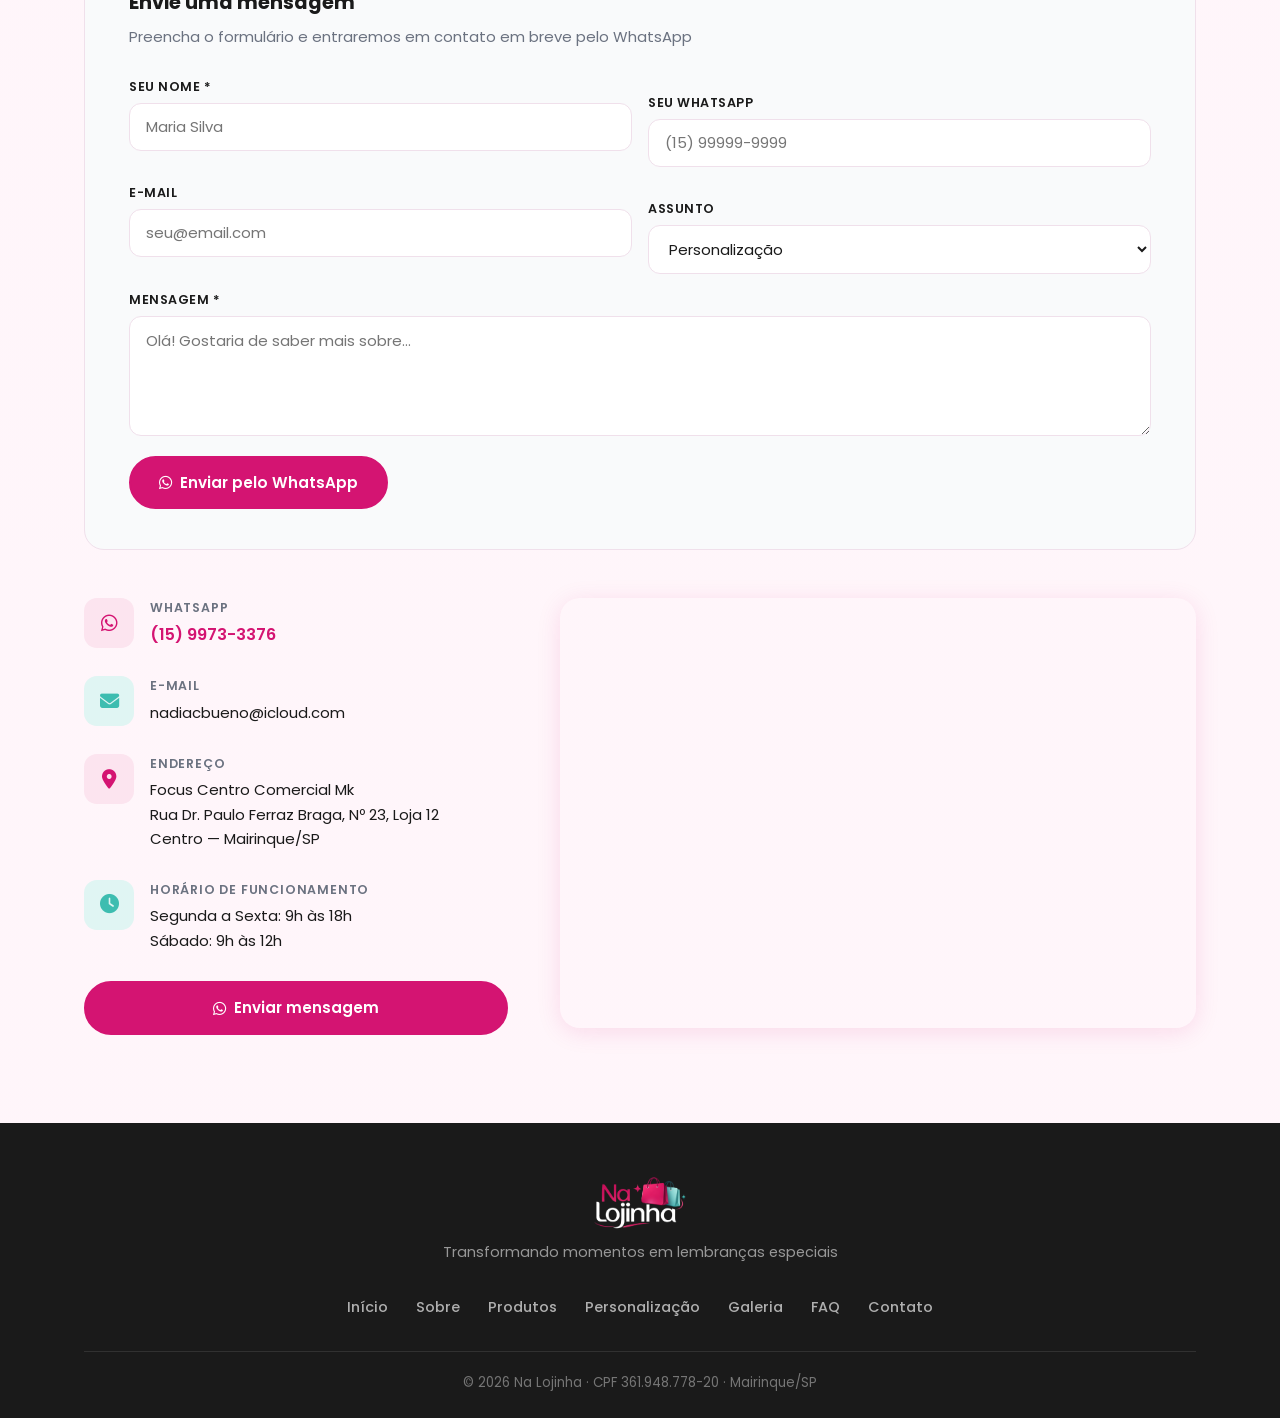
==== commit ac22cd8d: "feat: galeria com 7 fotos reais + lightbox de imagem" ====
--- a/index.html
+++ b/index.html
@@ -382,33 +382,35 @@
       </div>
 
       <div class="galeria-grid">
-        <div class="galeria-item gi-rosa" data-lb-icon="fas fa-gift" data-lb-label="Presentes Especiais" role="button" tabindex="0" aria-label="Ver Presentes Especiais">
-          <i class="fas fa-gift"></i>
-          <span>Presentes</span>
-        </div>
-        <div class="galeria-item gi-teal" data-lb-icon="fas fa-pen-fancy" data-lb-label="Itens Personalizados" role="button" tabindex="0" aria-label="Ver Itens Personalizados">
-          <i class="fas fa-pen-fancy"></i>
-          <span>Personalizados</span>
-        </div>
-        <div class="galeria-item gi-rosa-claro" data-lb-icon="fas fa-home" data-lb-label="Decoração" role="button" tabindex="0" aria-label="Ver Decoração">
-          <i class="fas fa-home"></i>
-          <span>Decoração</span>
-        </div>
-        <div class="galeria-item gi-teal-claro" data-lb-icon="fas fa-ribbon" data-lb-label="Lembranças" role="button" tabindex="0" aria-label="Ver Lembranças">
-          <i class="fas fa-ribbon"></i>
-          <span>Lembranças</span>
-        </div>
-        <div class="galeria-item gi-rosa" data-lb-icon="fas fa-birthday-cake" data-lb-label="Datas Especiais" role="button" tabindex="0" aria-label="Ver Datas Especiais">
-          <i class="fas fa-birthday-cake"></i>
-          <span>Datas especiais</span>
-        </div>
-        <div class="galeria-item gi-teal" data-lb-icon="fas fa-box-open" data-lb-label="Kits e Cestas" role="button" tabindex="0" aria-label="Ver Kits e Cestas">
-          <i class="fas fa-box-open"></i>
-          <span>Kits</span>
-        </div>
-      </div>
-
-      <p class="galeria-nota">📸 Fotos dos produtos em breve — acompanhe nossas novidades!</p>
+        <div class="galeria-item" data-lb-src="images/galeria-1.png" role="button" tabindex="0" aria-label="Pelúcia Stitch com buquê de girassol">
+          <img src="images/galeria-1.png" alt="Pelúcia Stitch com buquê de girassol" loading="lazy">
+          <div class="galeria-overlay"><i class="fas fa-search-plus"></i></div>
+        </div>
+        <div class="galeria-item" data-lb-src="images/galeria-2.png" role="button" tabindex="0" aria-label="Pelúcia Funny Labubu colecionável">
+          <img src="images/galeria-2.png" alt="Pelúcia Funny Labubu colecionável" loading="lazy">
+          <div class="galeria-overlay"><i class="fas fa-search-plus"></i></div>
+        </div>
+        <div class="galeria-item" data-lb-src="images/galeria-3.png" role="button" tabindex="0" aria-label="Pelúcias de urso fofas">
+          <img src="images/galeria-3.png" alt="Pelúcias de urso fofas" loading="lazy">
+          <div class="galeria-overlay"><i class="fas fa-search-plus"></i></div>
+        </div>
+        <div class="galeria-item" data-lb-src="images/galeria-4.png" role="button" tabindex="0" aria-label="Nossa loja — vitrine de produtos">
+          <img src="images/galeria-4.png" alt="Nossa loja — vitrine de produtos" loading="lazy">
+          <div class="galeria-overlay"><i class="fas fa-search-plus"></i></div>
+        </div>
+        <div class="galeria-item" data-lb-src="images/galeria-5.png" role="button" tabindex="0" aria-label="Fachada da loja Na Lojinha">
+          <img src="images/galeria-5.png" alt="Fachada da loja Na Lojinha" loading="lazy">
+          <div class="galeria-overlay"><i class="fas fa-search-plus"></i></div>
+        </div>
+        <div class="galeria-item" data-lb-src="images/galeria-6.png" role="button" tabindex="0" aria-label="Proprietária na frente da loja">
+          <img src="images/galeria-6.png" alt="Proprietária na frente da loja" loading="lazy">
+          <div class="galeria-overlay"><i class="fas fa-search-plus"></i></div>
+        </div>
+        <div class="galeria-item" data-lb-src="images/galeria-7.png" role="button" tabindex="0" aria-label="Interior da loja — variedade de produtos">
+          <img src="images/galeria-7.png" alt="Interior da loja — variedade de produtos" loading="lazy">
+          <div class="galeria-overlay"><i class="fas fa-search-plus"></i></div>
+        </div>
+      </div>
     </div>
   </section>
 
--- a/style.css
+++ b/style.css
@@ -212,9 +212,9 @@
   left: 0;
   right: 0;
   height: var(--header-height);
-  background: var(--branco);
+  background: #111111;
   z-index: 1000;
-  border-bottom: 1px solid var(--borda);
+  border-bottom: 1px solid rgba(255,255,255,0.08);
   transition: box-shadow var(--transicao);
 }
 
@@ -262,7 +262,7 @@
 .desktop-nav a {
   font-size: 0.88rem;
   font-weight: 500;
-  color: var(--texto);
+  color: rgba(255,255,255,0.85);
   transition: color var(--transicao);
   position: relative;
   padding-bottom: 2px;
@@ -309,7 +309,7 @@
   display: block;
   width: 24px;
   height: 2px;
-  background: var(--texto);
+  background: rgba(255,255,255,0.9);
   border-radius: 2px;
   transition: all var(--transicao);
 }
@@ -324,8 +324,8 @@
   top: var(--header-height);
   left: 0;
   right: 0;
-  background: var(--branco);
-  border-bottom: 1px solid var(--borda);
+  background: #111111;
+  border-bottom: 1px solid rgba(255,255,255,0.08);
   max-height: 0;
   overflow: hidden;
   transition: max-height 0.4s ease, padding 0.3s ease, top 0.35s ease;
@@ -339,14 +339,14 @@
 
 .mobile-nav ul { padding: 0 24px; }
 
-.mobile-nav li { border-bottom: 1px solid var(--borda); }
+.mobile-nav li { border-bottom: 1px solid rgba(255,255,255,0.08); }
 
 .mobile-nav a {
   display: block;
   padding: 14px 0;
   font-size: 1rem;
   font-weight: 500;
-  color: var(--texto);
+  color: rgba(255,255,255,0.85);
   transition: color var(--transicao);
 }
 
@@ -853,41 +853,55 @@
   display: grid;
   grid-template-columns: repeat(3, 1fr);
   gap: 16px;
-  margin-bottom: 28px;
 }
 
 .galeria-item {
   border-radius: var(--radius);
+  position: relative;
+  overflow: hidden;
+  cursor: pointer;
+  transition: transform var(--transicao), box-shadow var(--transicao);
+}
+
+.galeria-item img {
+  width: 100%;
   aspect-ratio: 1;
-  display: flex;
-  flex-direction: column;
+  object-fit: cover;
+  display: block;
+  border-radius: var(--radius);
+  transition: transform 0.4s ease;
+}
+
+.galeria-item:hover { transform: translateY(-4px); box-shadow: 0 12px 32px rgba(212,20,114,0.18); }
+.galeria-item:hover img { transform: scale(1.06); }
+
+.galeria-overlay {
+  position: absolute;
+  inset: 0;
+  background: rgba(212,20,114,0.35);
+  display: flex;
   align-items: center;
   justify-content: center;
-  gap: 14px;
-  color: var(--branco);
-  cursor: pointer;
-  transition: transform var(--transicao), opacity var(--transicao);
-}
-
-.galeria-item:hover { transform: scale(1.03); opacity: 0.92; }
-
-.galeria-item i { font-size: 2.8rem; }
-
-.galeria-item span {
-  font-size: 0.9rem;
-  font-weight: 600;
-}
-
-.gi-rosa         { background: linear-gradient(135deg, var(--rosa-claro) 0%, var(--rosa) 100%); }
-.gi-teal         { background: linear-gradient(135deg, var(--teal-claro) 0%, var(--teal) 100%); }
-.gi-rosa-claro   { background: linear-gradient(135deg, #FFF0F8 0%, #F48CB5 100%); }
-.gi-teal-claro   { background: linear-gradient(135deg, #E8FAF9 0%, #6DD5CC 100%); }
-
-.galeria-nota {
-  text-align: center;
-  font-size: 0.95rem;
-  color: var(--texto-sec);
-  font-style: italic;
+  opacity: 0;
+  transition: opacity 0.3s ease;
+  border-radius: var(--radius);
+}
+
+.galeria-overlay i {
+  color: #fff;
+  font-size: 1.6rem;
+  filter: drop-shadow(0 2px 8px rgba(0,0,0,0.3));
+}
+
+.galeria-item:hover .galeria-overlay { opacity: 1; }
+
+/* layout especial: 7 fotos — 3 colunas com última linha centralizada */
+.galeria-grid {
+  justify-items: center;
+}
+
+.galeria-item:nth-child(7) {
+  grid-column: 2;
 }
 
 /* ===== DEPOIMENTOS ===== */
@@ -1059,7 +1073,7 @@
   height: 56px;
   width: auto;
   margin: 0 auto 10px;
-  filter: brightness(0) saturate(100%) invert(16%) sepia(92%) saturate(4200%) hue-rotate(313deg) brightness(88%);
+  filter: none;
 }
 
 .footer-logo-texto {
@@ -1366,11 +1380,7 @@
 }
 
 /* ===== GALERIA OVERLAY ===== */
-.galeria-item {
-  transition: transform var(--transicao), filter var(--transicao);
-}
-
-.galeria-item:hover {
+.galeria-item:hover img {
   filter: brightness(1.08) saturate(1.1);
 }
 
@@ -1529,7 +1539,9 @@
 #loadingScreen {
   position: fixed;
   inset: 0;
-  background: var(--branco);
+  background:
+    linear-gradient(rgba(255,245,250,0.90), rgba(255,255,255,0.88)),
+    url('images/bg-hero.jpg') center / cover no-repeat;
   display: flex;
   align-items: center;
   justify-content: center;
@@ -1710,12 +1722,16 @@
 
 html.dark body { background: #111827; }
 
-html.dark #loadingScreen { background: #111827; }
+html.dark #loadingScreen {
+  background:
+    linear-gradient(rgba(10,10,20,0.92), rgba(10,10,20,0.90)),
+    url('images/bg-hero.jpg') center / cover no-repeat;
+}
 
 html.dark header,
 html.dark .mobile-nav {
-  background: #111827;
-  border-color: #374151;
+  background: #0A0A14;
+  border-color: rgba(255,255,255,0.06);
 }
 
 html.dark .hero {
@@ -1967,24 +1983,20 @@
   flex-direction: column;
   align-items: center;
   justify-content: center;
-  gap: 20px;
+  gap: 16px;
   text-align: center;
-  padding: 60px 80px;
+  padding: 20px;
   animation: fadeSlideUp 0.25s ease both;
-}
-
-.lightbox-content .lb-icon {
-  font-size: 6rem;
-  color: rgba(255,255,255,0.9);
-  filter: drop-shadow(0 4px 24px rgba(212,20,114,0.4));
-}
-
-.lightbox-content .lb-label {
-  font-size: 1.3rem;
-  color: rgba(255,255,255,0.88);
-  font-weight: 700;
-  font-family: var(--font);
-  letter-spacing: -0.3px;
+  max-width: 90vw;
+  max-height: 90vh;
+}
+
+.lightbox-content .lb-img {
+  max-width: 85vw;
+  max-height: 80vh;
+  object-fit: contain;
+  border-radius: 12px;
+  box-shadow: 0 8px 40px rgba(0,0,0,0.5);
 }
 
 .lightbox-content .lb-sub {
@@ -2631,6 +2643,7 @@
     grid-template-columns: repeat(2, 1fr);
     gap: 10px;
   }
+  .galeria-item:nth-child(7) { grid-column: 1 / -1; max-width: 50%; justify-self: center; }
 
   .depoimentos-grid { grid-template-columns: 1fr; gap: 14px; }
   .depoimento-card { padding: 26px 20px; }
@@ -2662,6 +2675,7 @@
   .numero { font-size: 1.6rem; }
 
   .galeria-grid { grid-template-columns: 1fr; }
+  .galeria-item:nth-child(7) { grid-column: auto; max-width: 100%; }
 
   .produto-card { padding: 26px 18px; }
   .mvv-card { padding: 24px 18px; }
@@ -2746,6 +2760,6 @@
   .lightbox-nav { width: 40px; height: 40px; }
   #lightboxPrev { left: 8px; }
   #lightboxNext { right: 8px; }
-  .lightbox-content { padding: 60px 56px; }
-  .lightbox-content .lb-icon { font-size: 4.5rem; }
-}
+  .lightbox-content { padding: 16px; }
+  .lightbox-content .lb-img { max-width: 92vw; max-height: 78vh; }
+}
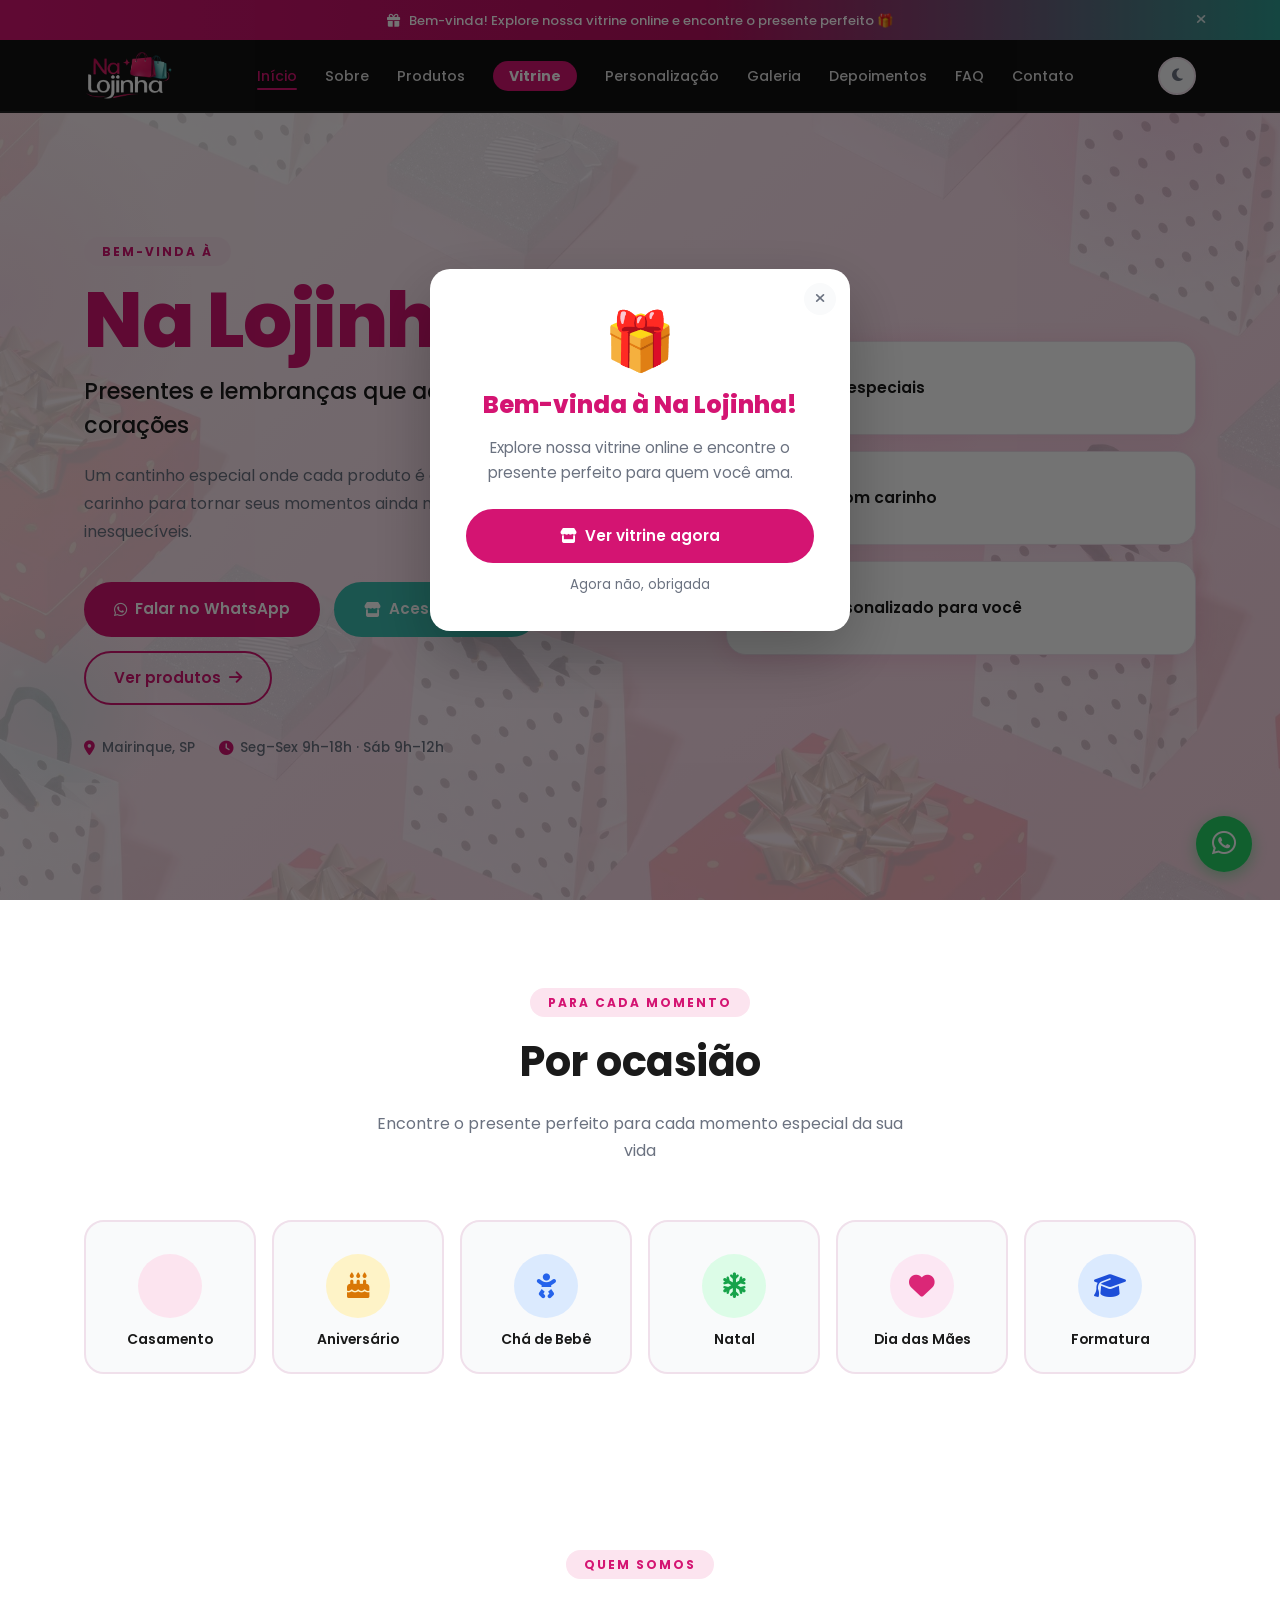
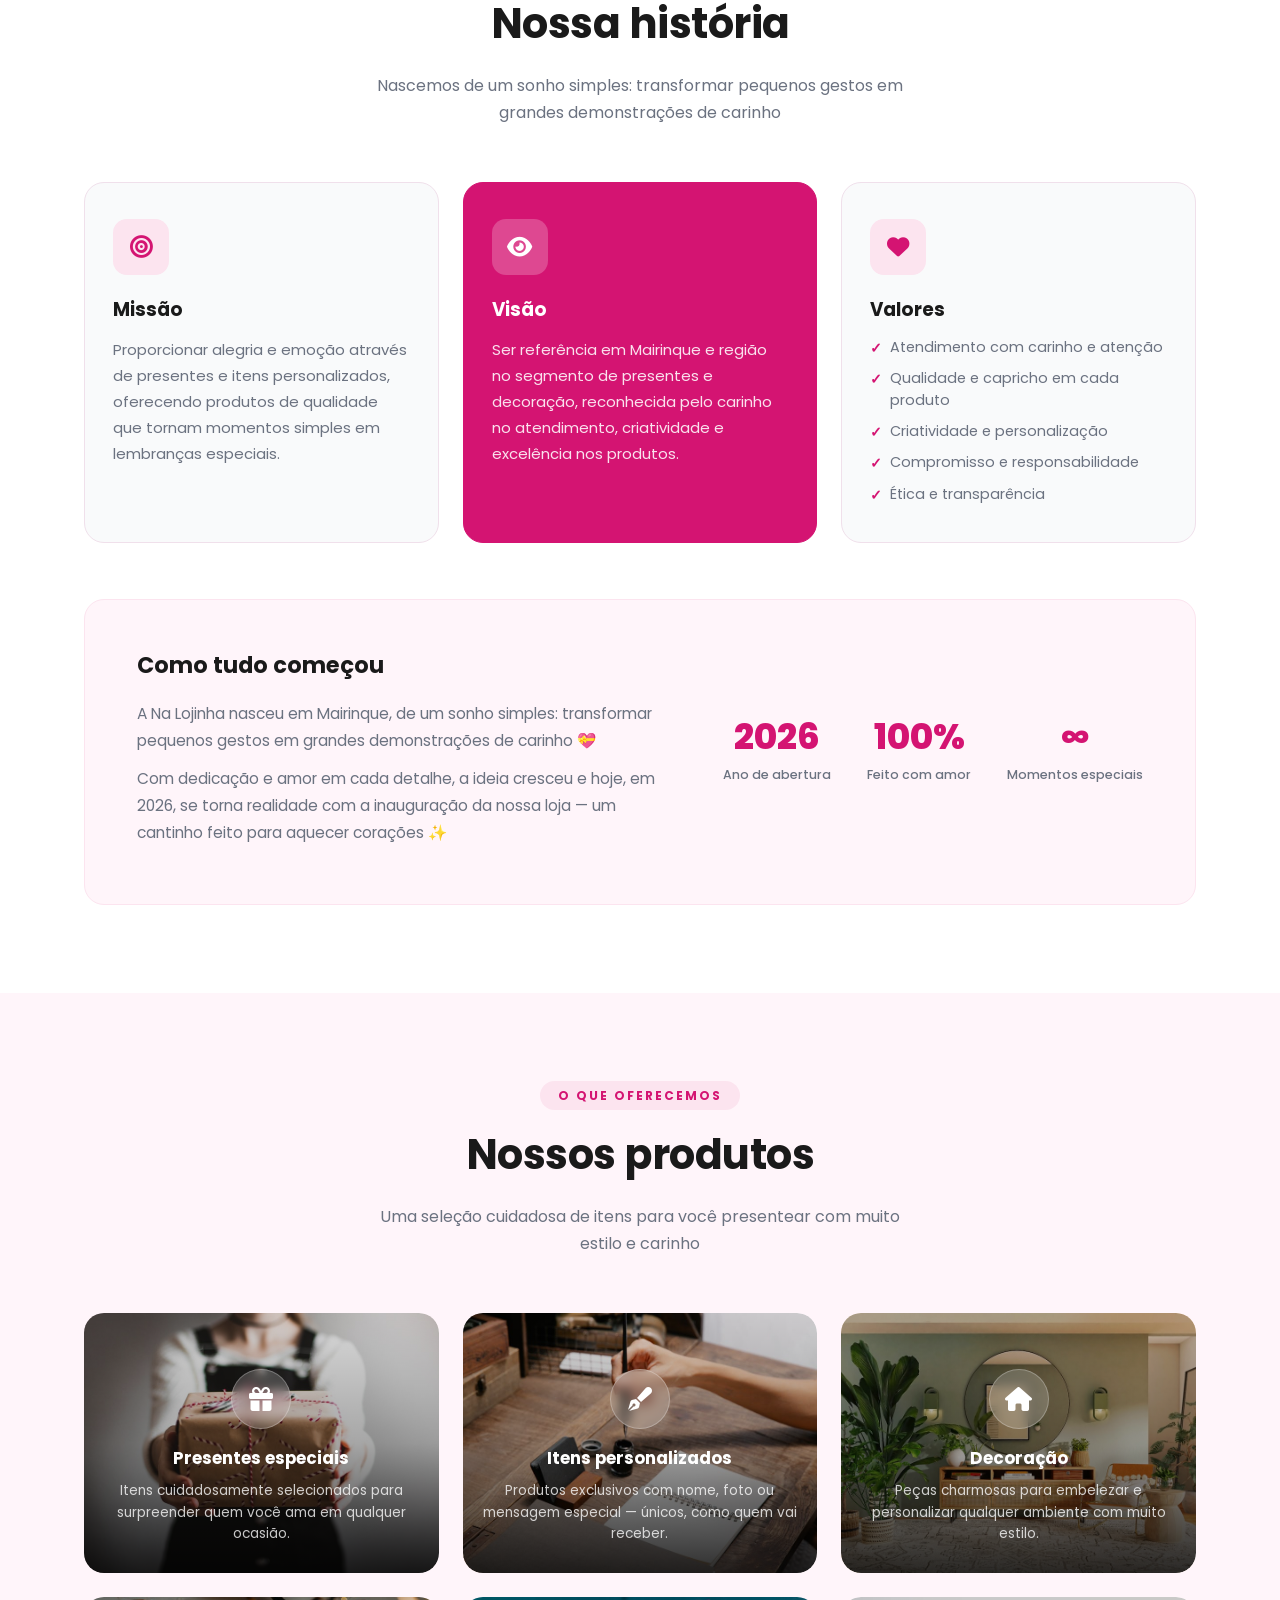
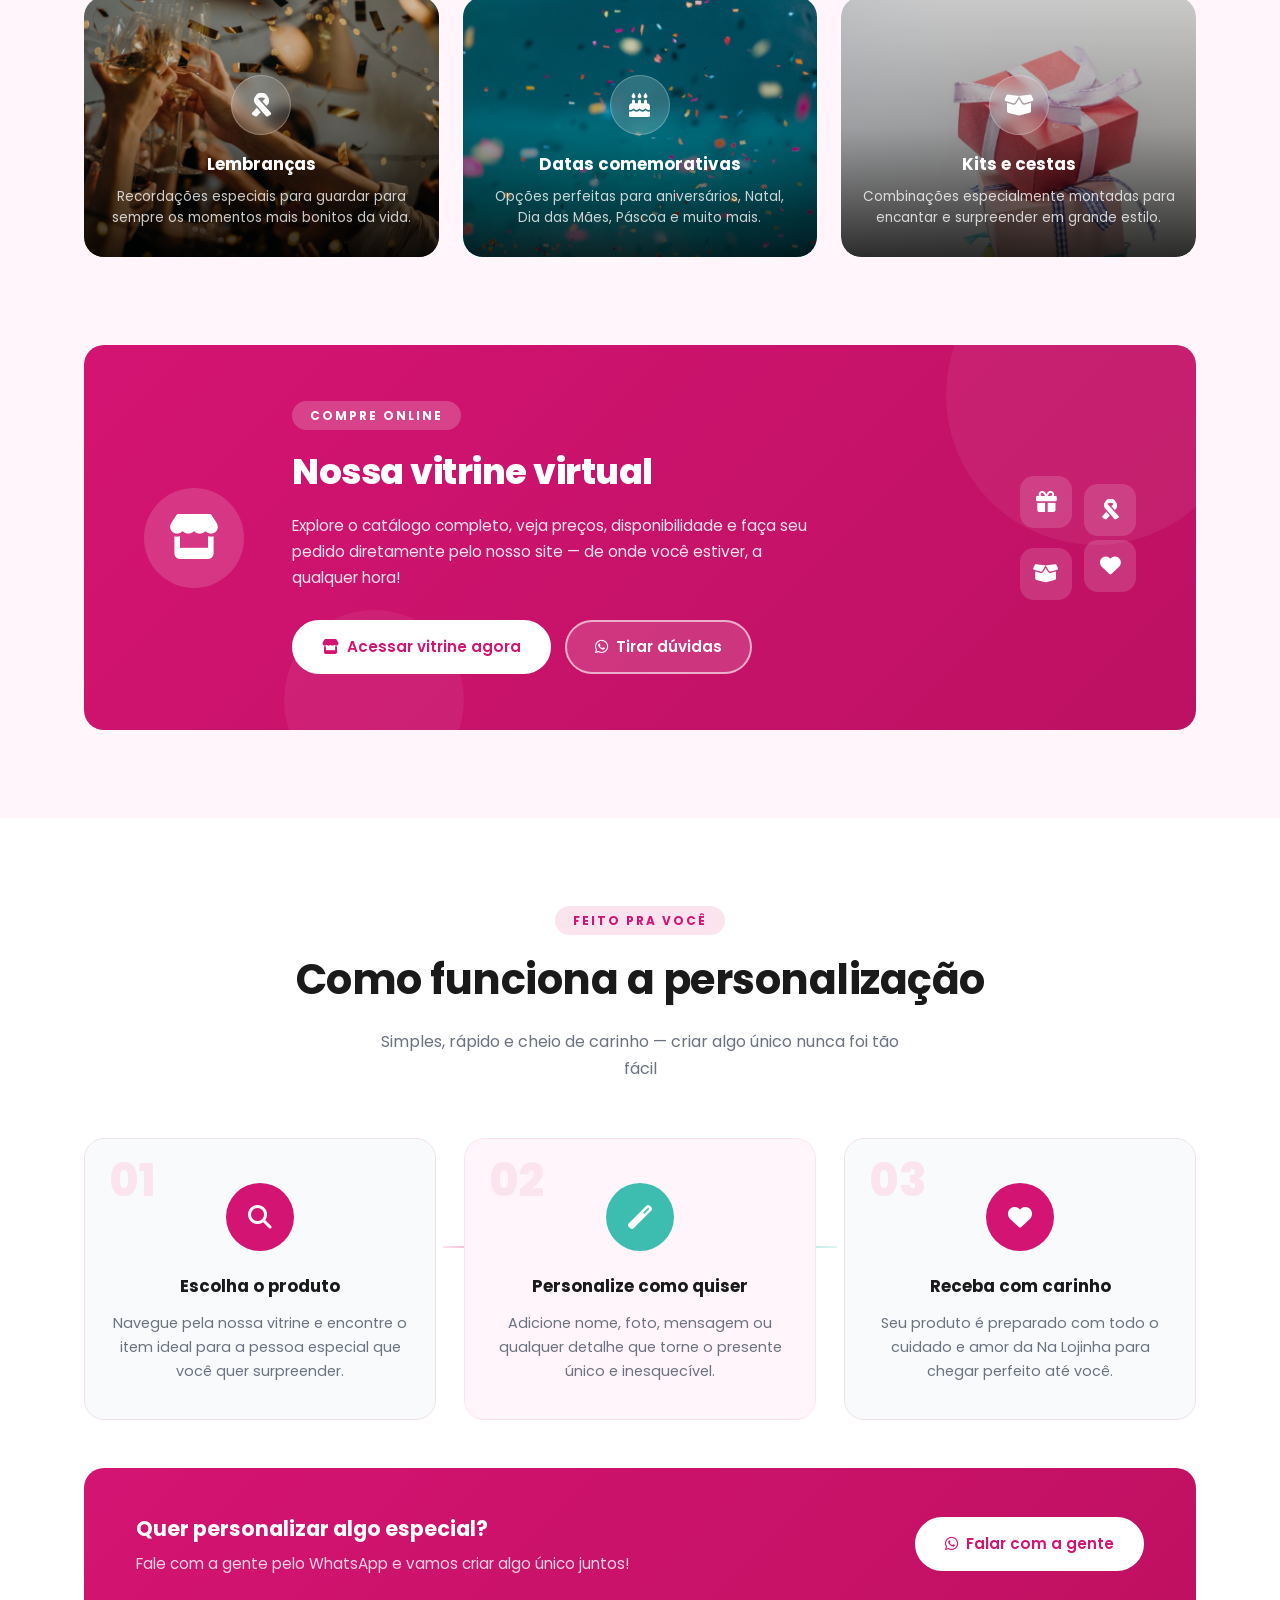
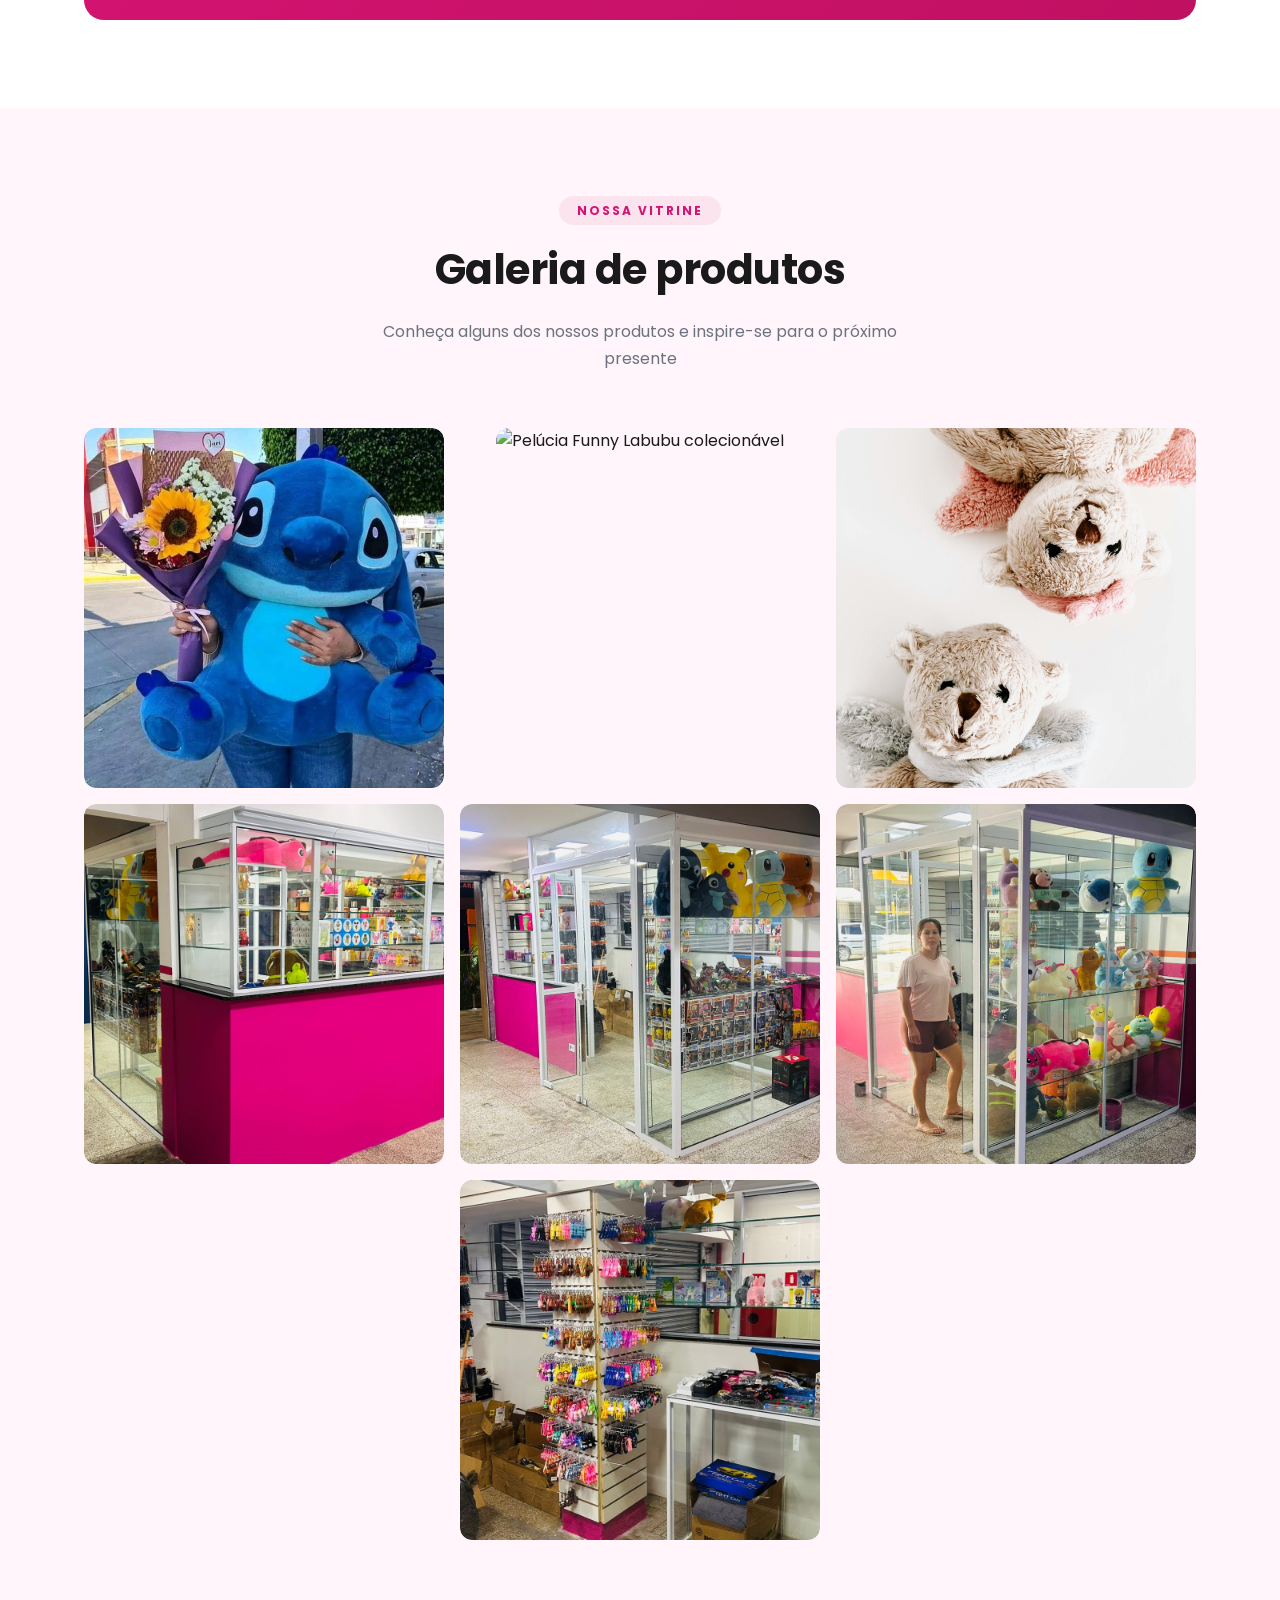
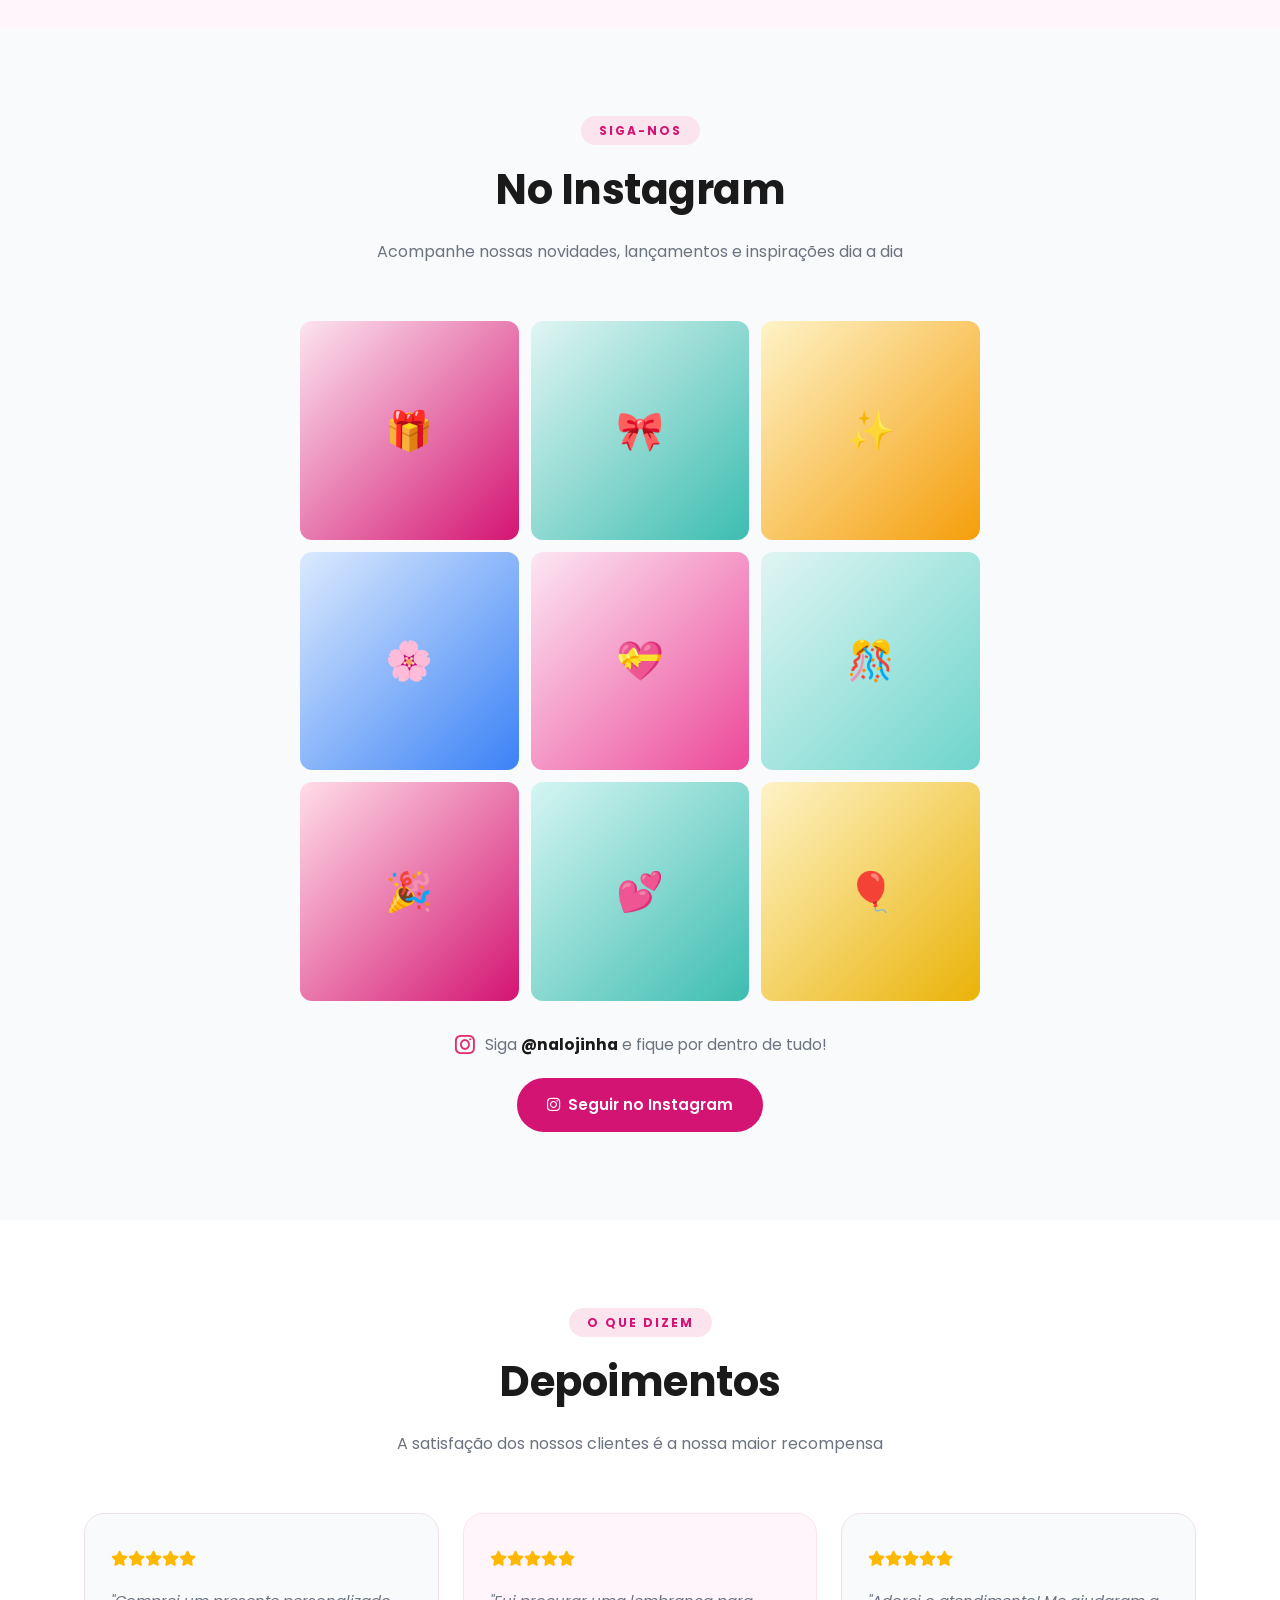
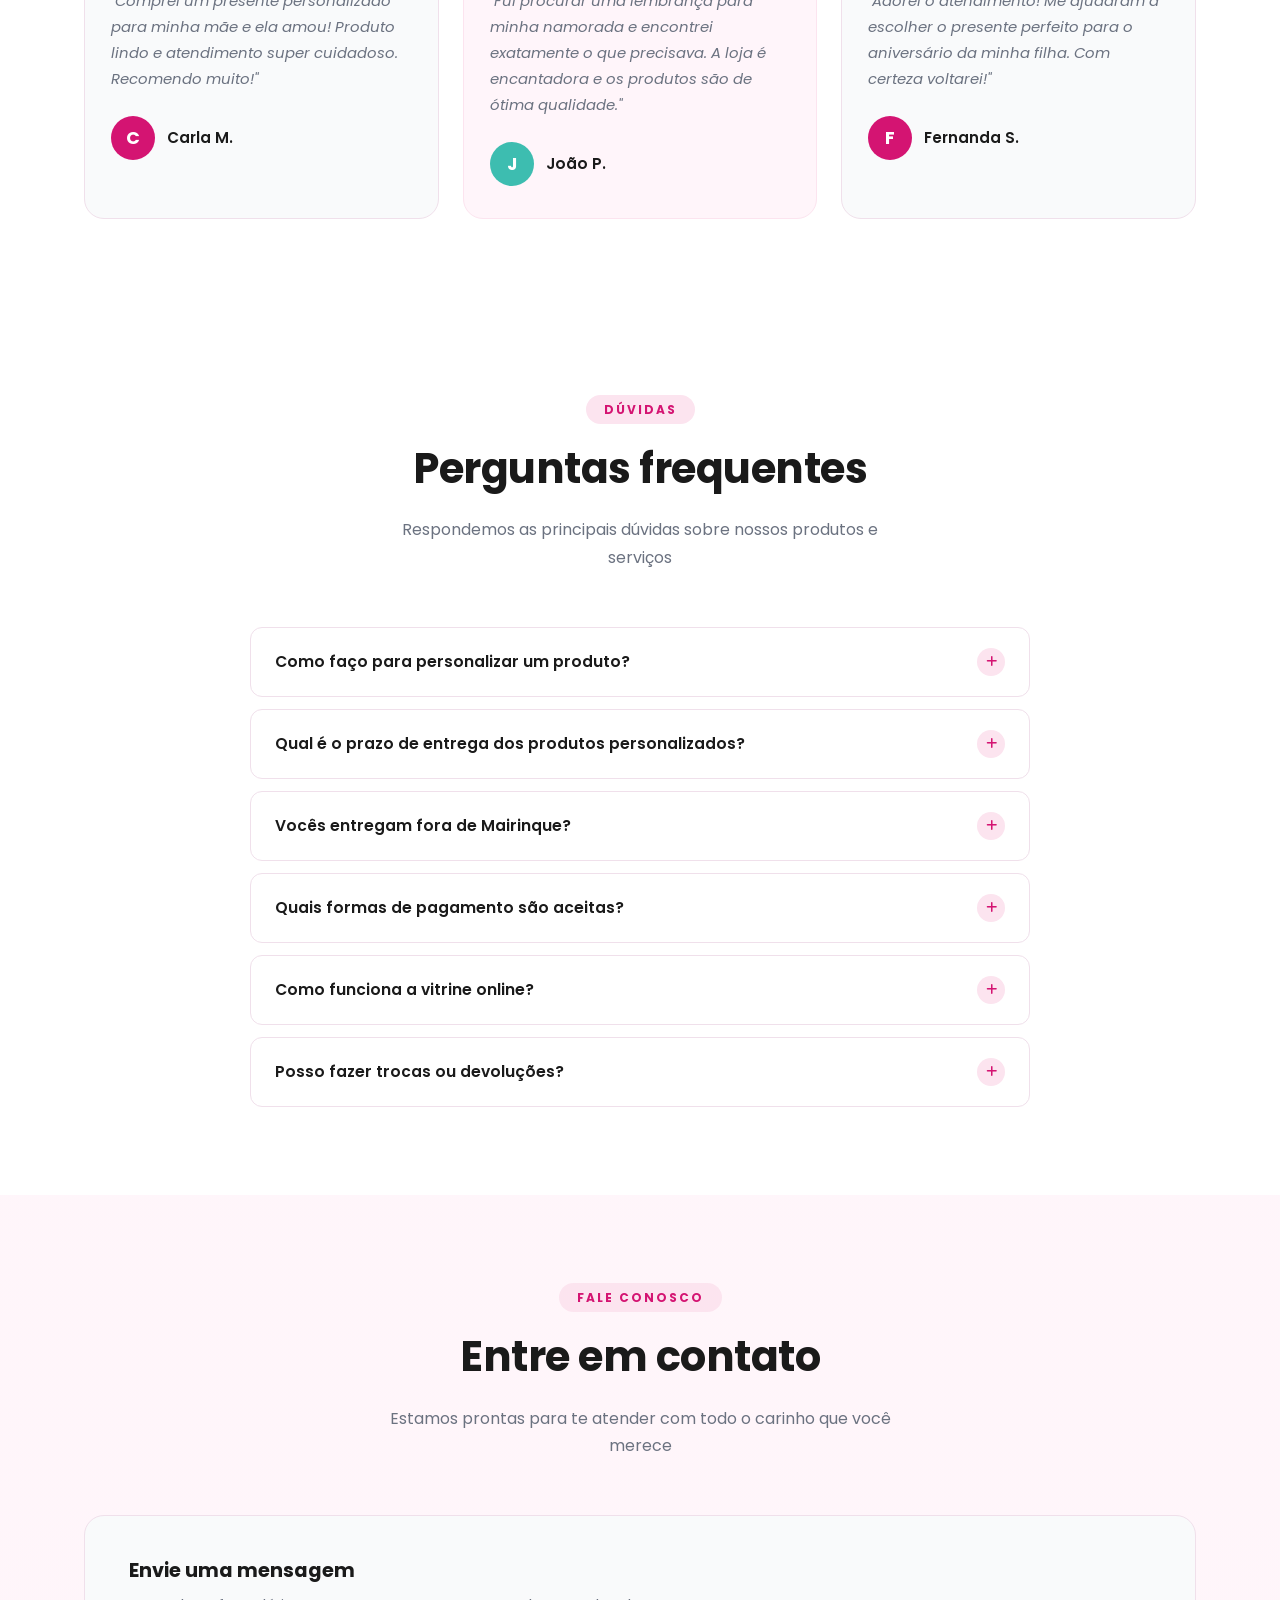
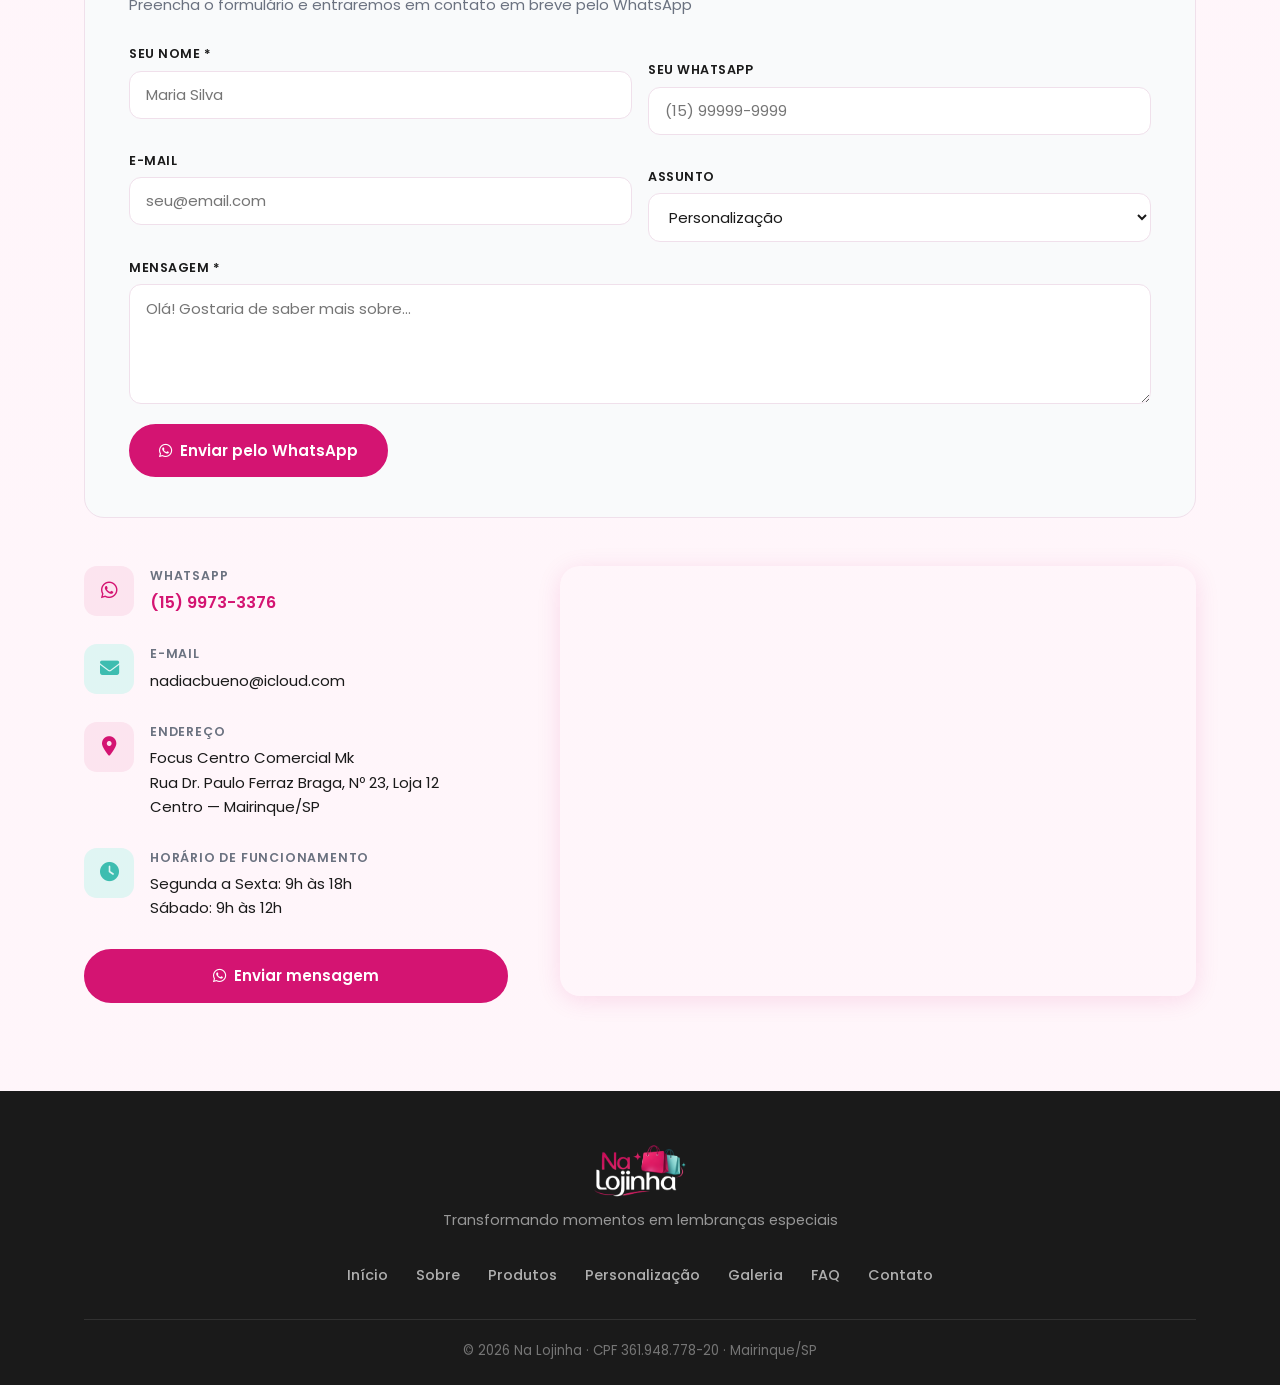
==== commit 88e60e3d: "feat: cards de produtos com imagens de fundo temáticas + overlay gradiente" ====
--- a/index.html
+++ b/index.html
@@ -264,35 +264,53 @@
       </div>
 
       <div class="produtos-grid">
-        <div class="produto-card">
-          <div class="produto-icon"><i class="fas fa-gift"></i></div>
-          <h3>Presentes especiais</h3>
-          <p>Itens cuidadosamente selecionados para surpreender quem você ama em qualquer ocasião.</p>
-        </div>
-        <div class="produto-card">
-          <div class="produto-icon produto-icon-teal"><i class="fas fa-pen-fancy"></i></div>
-          <h3>Itens personalizados</h3>
-          <p>Produtos exclusivos com nome, foto ou mensagem especial — únicos, como quem vai receber.</p>
-        </div>
-        <div class="produto-card">
-          <div class="produto-icon"><i class="fas fa-home"></i></div>
-          <h3>Decoração</h3>
-          <p>Peças charmosas para embelezar e personalizar qualquer ambiente com muito estilo.</p>
-        </div>
-        <div class="produto-card">
-          <div class="produto-icon produto-icon-teal"><i class="fas fa-ribbon"></i></div>
-          <h3>Lembranças</h3>
-          <p>Recordações especiais para guardar para sempre os momentos mais bonitos da vida.</p>
-        </div>
-        <div class="produto-card">
-          <div class="produto-icon"><i class="fas fa-birthday-cake"></i></div>
-          <h3>Datas comemorativas</h3>
-          <p>Opções perfeitas para aniversários, Natal, Dia das Mães, Páscoa e muito mais.</p>
-        </div>
-        <div class="produto-card">
-          <div class="produto-icon produto-icon-teal"><i class="fas fa-box-open"></i></div>
-          <h3>Kits e cestas</h3>
-          <p>Combinações especialmente montadas para encantar e surpreender em grande estilo.</p>
+        <div class="produto-card" style="background-image: url('images/prod-presentes.jpg')">
+          <div class="produto-card-overlay"></div>
+          <div class="produto-card-content">
+            <div class="produto-icon"><i class="fas fa-gift"></i></div>
+            <h3>Presentes especiais</h3>
+            <p>Itens cuidadosamente selecionados para surpreender quem você ama em qualquer ocasião.</p>
+          </div>
+        </div>
+        <div class="produto-card" style="background-image: url('images/prod-personalizados.jpg')">
+          <div class="produto-card-overlay"></div>
+          <div class="produto-card-content">
+            <div class="produto-icon"><i class="fas fa-pen-fancy"></i></div>
+            <h3>Itens personalizados</h3>
+            <p>Produtos exclusivos com nome, foto ou mensagem especial — únicos, como quem vai receber.</p>
+          </div>
+        </div>
+        <div class="produto-card" style="background-image: url('images/prod-decoracao.jpg')">
+          <div class="produto-card-overlay"></div>
+          <div class="produto-card-content">
+            <div class="produto-icon"><i class="fas fa-home"></i></div>
+            <h3>Decoração</h3>
+            <p>Peças charmosas para embelezar e personalizar qualquer ambiente com muito estilo.</p>
+          </div>
+        </div>
+        <div class="produto-card" style="background-image: url('images/prod-lembrancas.jpg')">
+          <div class="produto-card-overlay"></div>
+          <div class="produto-card-content">
+            <div class="produto-icon"><i class="fas fa-ribbon"></i></div>
+            <h3>Lembranças</h3>
+            <p>Recordações especiais para guardar para sempre os momentos mais bonitos da vida.</p>
+          </div>
+        </div>
+        <div class="produto-card" style="background-image: url('images/prod-datas.jpg')">
+          <div class="produto-card-overlay"></div>
+          <div class="produto-card-content">
+            <div class="produto-icon"><i class="fas fa-birthday-cake"></i></div>
+            <h3>Datas comemorativas</h3>
+            <p>Opções perfeitas para aniversários, Natal, Dia das Mães, Páscoa e muito mais.</p>
+          </div>
+        </div>
+        <div class="produto-card" style="background-image: url('images/prod-kits.jpg')">
+          <div class="produto-card-overlay"></div>
+          <div class="produto-card-content">
+            <div class="produto-icon"><i class="fas fa-box-open"></i></div>
+            <h3>Kits e cestas</h3>
+            <p>Combinações especialmente montadas para encantar e surpreender em grande estilo.</p>
+          </div>
         </div>
       </div>
     </div>
--- a/style.css
+++ b/style.css
@@ -673,64 +673,82 @@
 }
 
 .produto-card {
-  background: var(--branco);
   border-radius: var(--radius-lg);
-  padding: 36px 24px;
+  padding: 0;
   text-align: center;
-  border: 1px solid var(--borda);
+  border: none;
+  position: relative;
+  background-size: cover;
+  background-position: center;
+  background-repeat: no-repeat;
+  min-height: 260px;
+  display: flex;
+  align-items: flex-end;
   transition: transform var(--transicao), box-shadow var(--transicao);
+}
+
+.produto-card-overlay {
+  position: absolute;
+  inset: 0;
+  border-radius: var(--radius-lg);
+  background: linear-gradient(to top, rgba(0,0,0,0.82) 0%, rgba(0,0,0,0.35) 50%, rgba(0,0,0,0.15) 100%);
+  transition: background var(--transicao);
+}
+
+.produto-card:hover .produto-card-overlay {
+  background: linear-gradient(to top, rgba(0,0,0,0.88) 0%, rgba(0,0,0,0.45) 50%, rgba(0,0,0,0.2) 100%);
+}
+
+.produto-card-content {
+  position: relative;
+  z-index: 1;
+  padding: 28px 20px;
+  width: 100%;
 }
 
 .produto-card:hover {
   transform: translateY(-6px);
-  box-shadow: var(--sombra-hover);
+  box-shadow: 0 16px 40px rgba(0,0,0,0.25);
 }
 
 .produto-icon {
-  width: 72px;
-  height: 72px;
-  background: var(--rosa-claro);
+  width: 60px;
+  height: 60px;
+  background: rgba(255,255,255,0.18);
+  backdrop-filter: blur(6px);
   border-radius: 50%;
   display: flex;
   align-items: center;
   justify-content: center;
-  margin: 0 auto 22px;
+  margin: 0 auto 16px;
   transition: background var(--transicao);
+  border: 1px solid rgba(255,255,255,0.25);
 }
 
 .produto-icon i {
-  font-size: 1.7rem;
-  color: var(--rosa);
+  font-size: 1.5rem;
+  color: #fff;
   transition: color var(--transicao);
 }
 
 .produto-card:hover .produto-icon {
   background: var(--rosa);
-}
-
-.produto-card:hover .produto-icon i { color: var(--branco); }
-
-.produto-icon-teal {
-  background: var(--teal-claro);
-}
-
-.produto-icon-teal i { color: var(--teal); }
-
-.produto-card:hover .produto-icon-teal {
-  background: var(--teal);
-}
+  border-color: var(--rosa);
+}
+
+.produto-card:hover .produto-icon i { color: #fff; }
 
 .produto-card h3 {
   font-size: 1.05rem;
   font-weight: 700;
-  color: var(--texto);
-  margin-bottom: 10px;
+  color: #fff;
+  margin-bottom: 8px;
 }
 
 .produto-card p {
-  font-size: 0.9rem;
-  color: var(--texto-sec);
-  line-height: 1.65;
+  font-size: 0.85rem;
+  color: rgba(255,255,255,0.78);
+  line-height: 1.6;
 }
 
 /* ===== PERSONALIZAÇÃO ===== */
